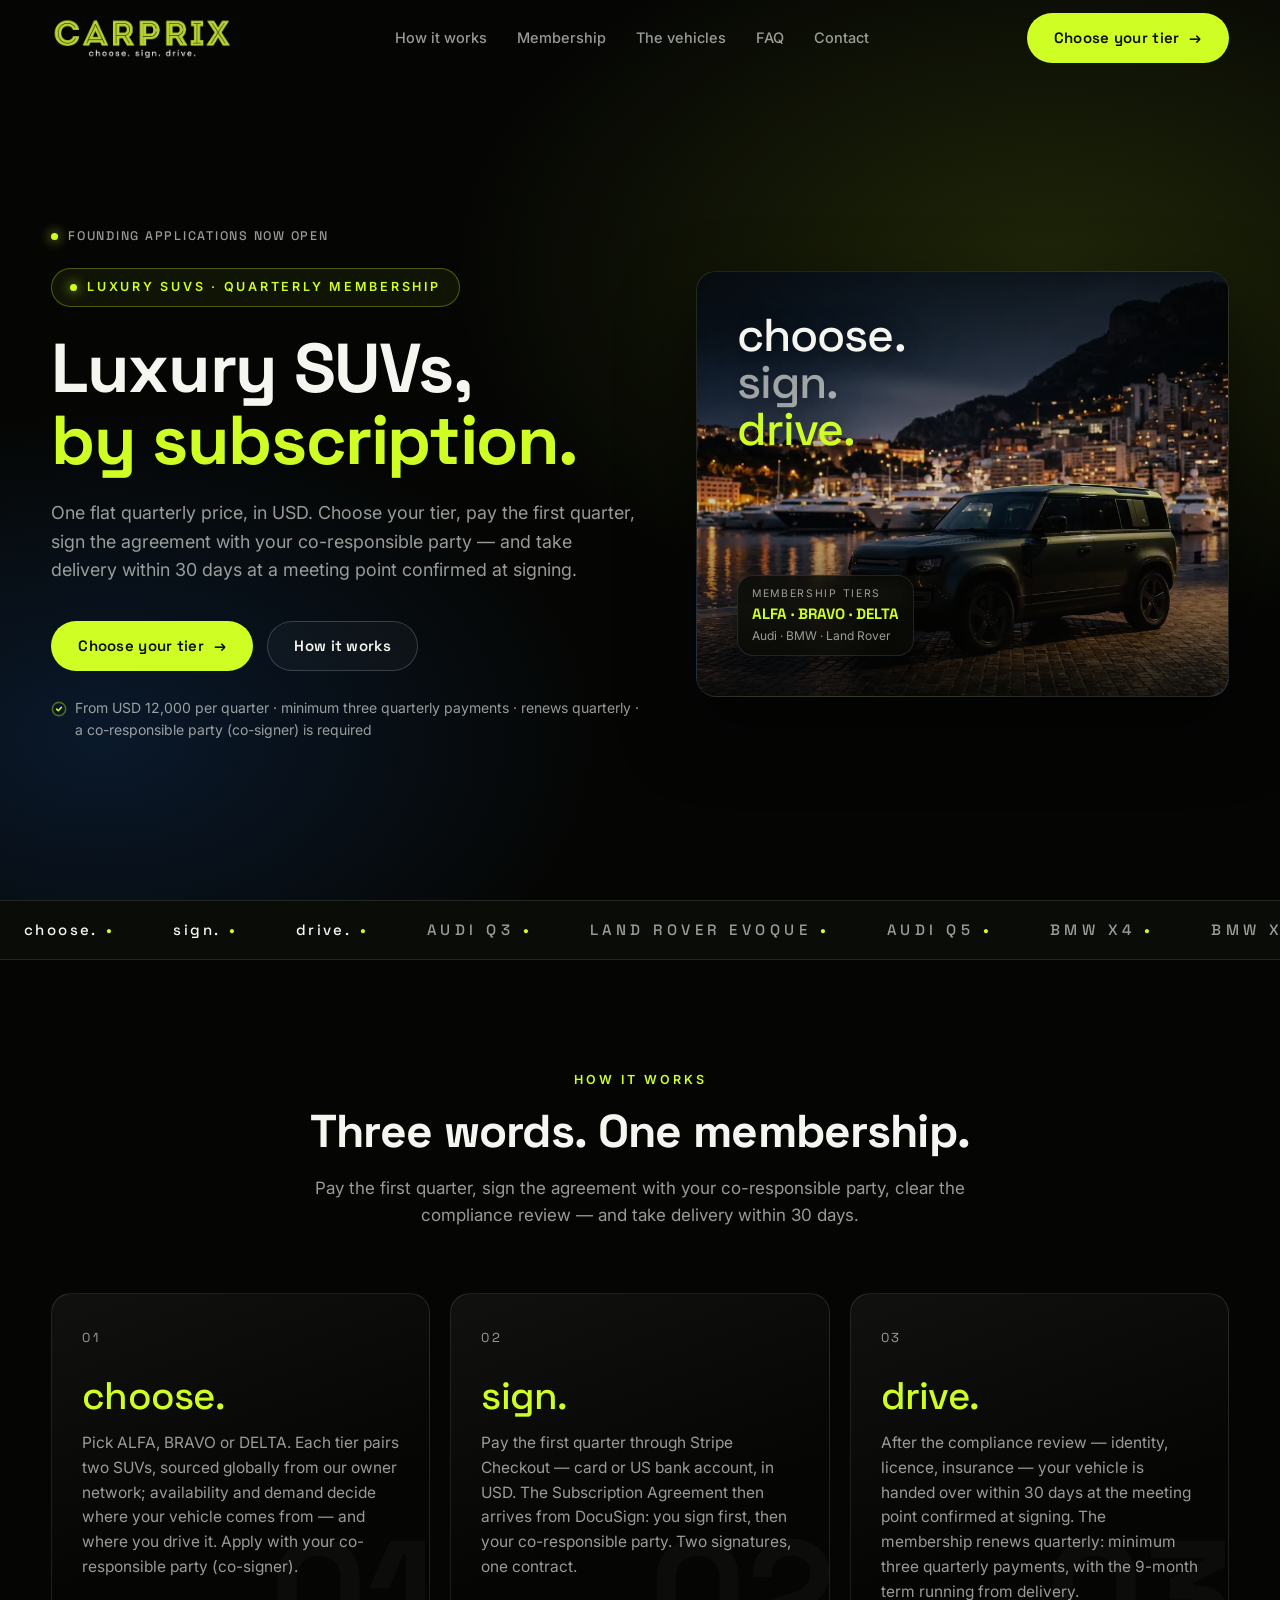
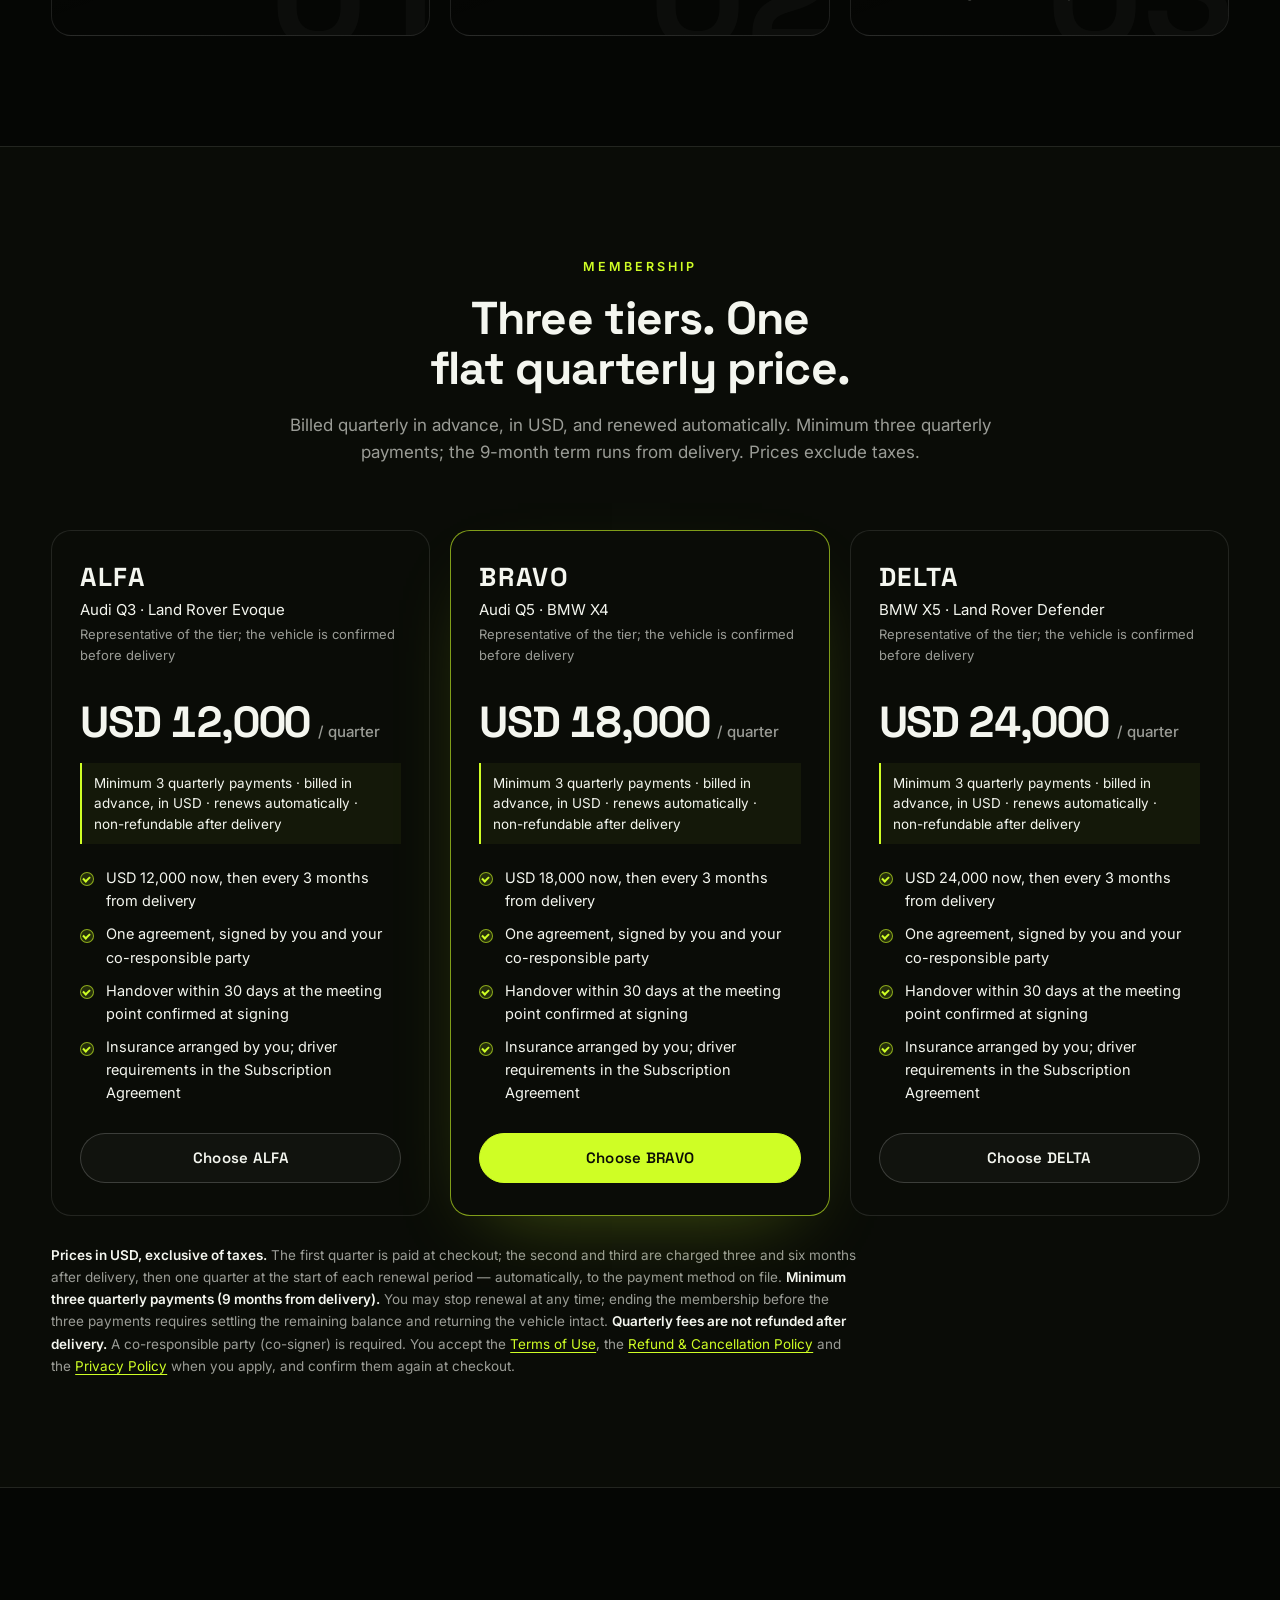
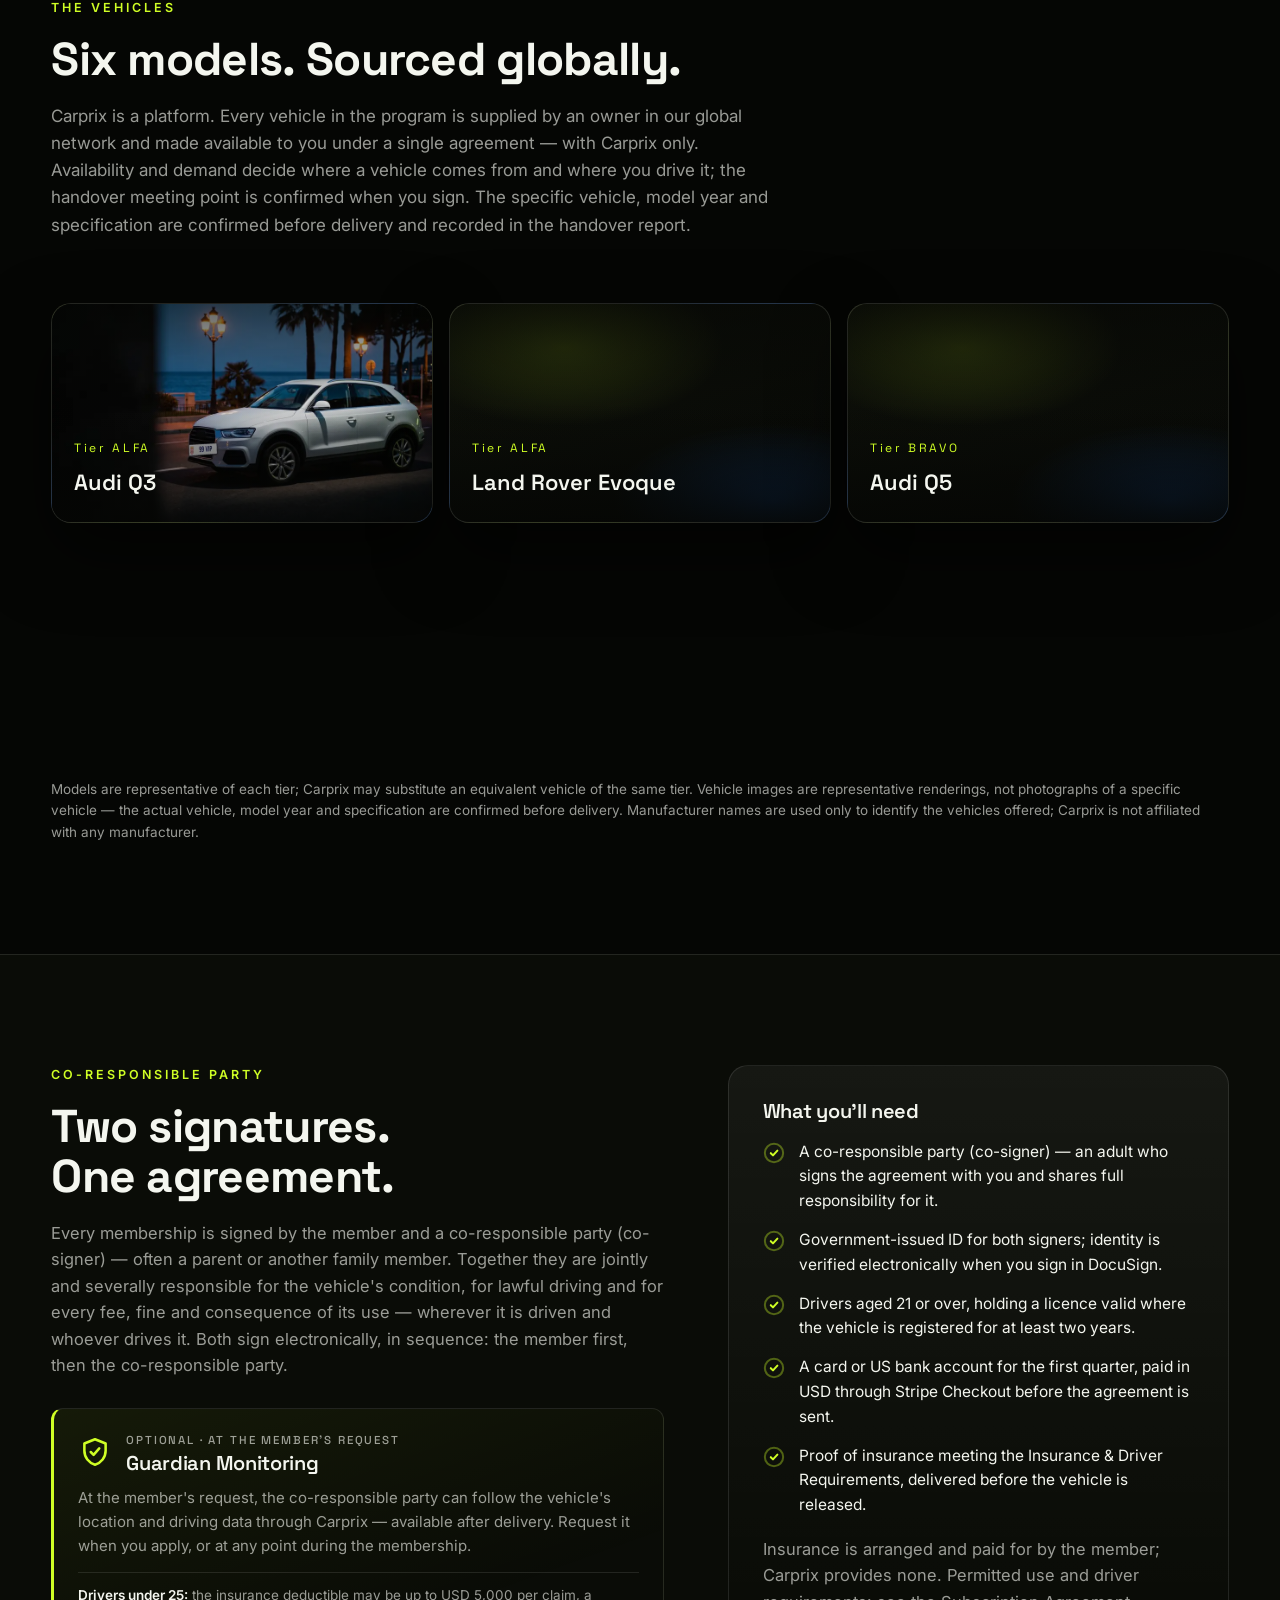
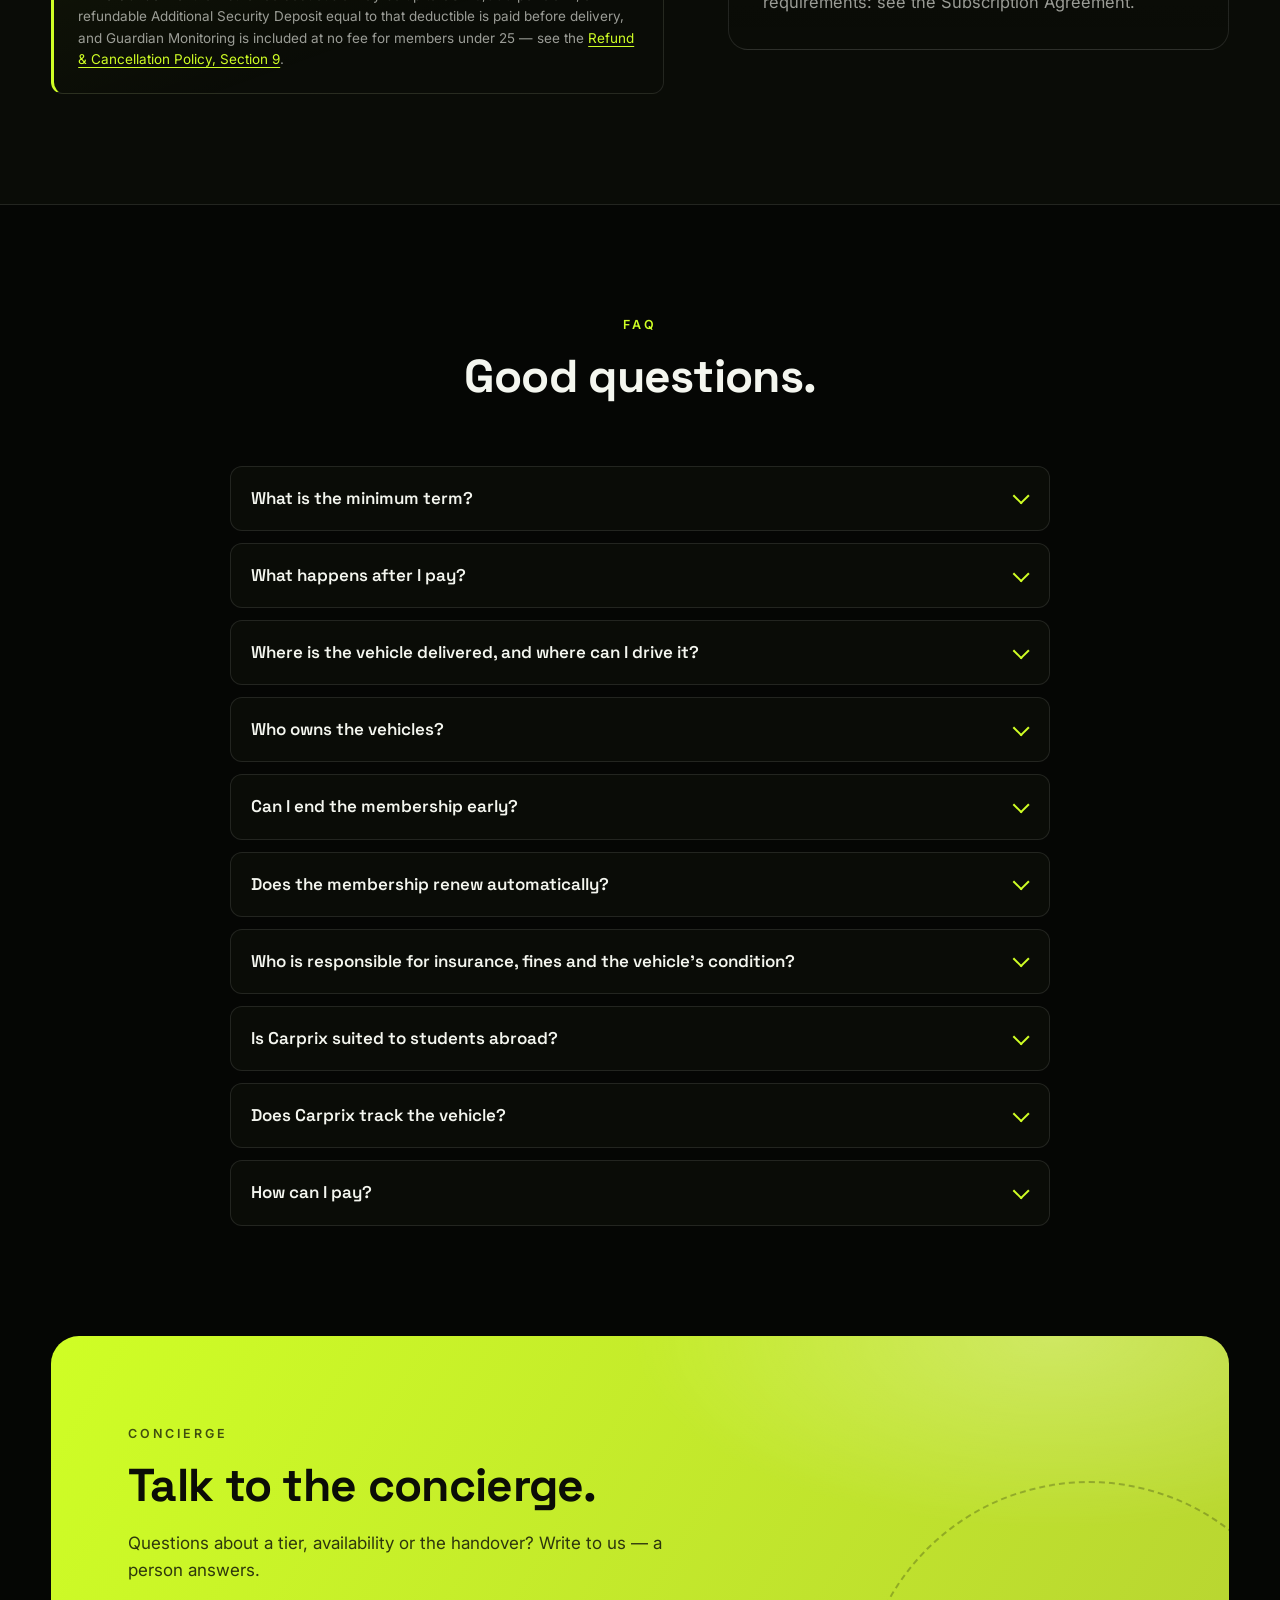
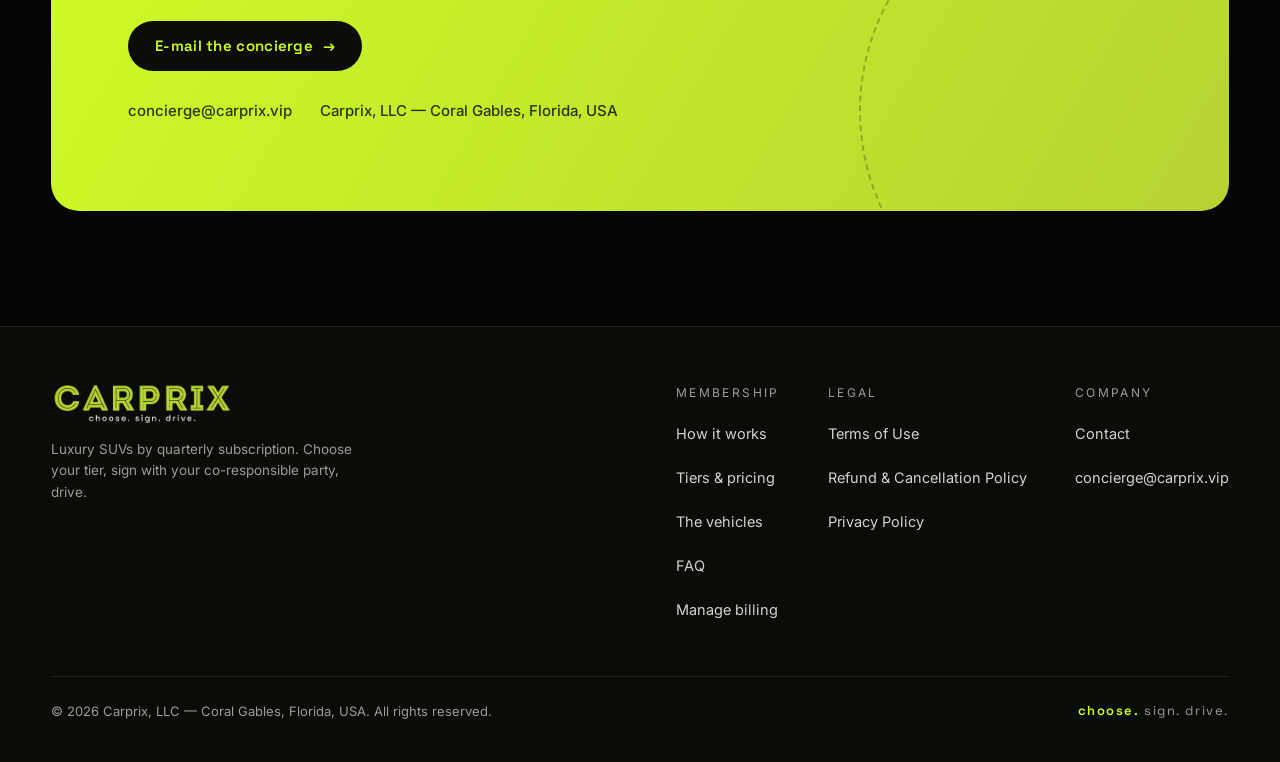
==== index.html @ 955b6bb2 "BMW X5 fleet tile — representative rendering with Monaco-style "99 VIP" plate (D21 complete) Co-Auth" ====
<!DOCTYPE html>
<html lang="en">
<head>
<meta charset="UTF-8">
<meta name="viewport" content="width=device-width, initial-scale=1.0">
<title>Carprix — Luxury SUVs, by subscription · choose. sign. drive.</title>
<meta name="description" content="Carprix is a quarterly membership for luxury SUVs in three tiers — ALFA, BRAVO and DELTA. One flat quarterly price in USD, vehicles sourced globally, one agreement signed by you and your co-responsible party. choose. sign. drive.">
<link rel="canonical" href="https://carprix.vip/">
<meta name="theme-color" content="#050604">
<!-- Open Graph / Twitter -->
<meta property="og:type" content="website">
<meta property="og:url" content="https://carprix.vip/">
<meta property="og:site_name" content="Carprix">
<meta property="og:title" content="Carprix — Luxury SUVs, by subscription">
<meta property="og:description" content="Quarterly membership in three tiers. One flat price in USD, vehicles sourced globally, two signatures, one agreement. choose. sign. drive.">
<meta property="og:image" content="https://carprix.vip/assets/og-image.jpg">
<meta property="og:image:width" content="1200">
<meta property="og:image:height" content="630">
<meta property="og:image:alt" content="CARPRIX — choose. sign. drive. A tier DELTA SUV on the quay of Port Hercule, Monaco, at dusk (representative rendering).">
<meta name="twitter:card" content="summary_large_image">
<meta name="twitter:title" content="Carprix — Luxury SUVs, by subscription">
<meta name="twitter:description" content="Quarterly membership in three tiers. One flat price in USD, vehicles sourced globally, two signatures, one agreement. choose. sign. drive.">
<meta name="twitter:image" content="https://carprix.vip/assets/og-image.jpg">
<!-- Icons -->
<link rel="icon" type="image/png" sizes="32x32" href="/assets/favicon-32.png">
<link rel="icon" type="image/png" sizes="64x64" href="/assets/favicon-64.png">
<link rel="apple-touch-icon" href="/assets/apple-touch-icon.png">
<!-- Fonts -->
<link rel="preconnect" href="https://fonts.googleapis.com">
<link rel="preconnect" href="https://fonts.gstatic.com" crossorigin>
<link href="https://fonts.googleapis.com/css2?family=Space+Grotesk:wght@500;600;700&family=Inter:wght@400;500;600&display=swap" rel="stylesheet">
<link rel="stylesheet" href="/css/carprix.css">
<script type="application/ld+json">
{
  "@context": "https://schema.org",
  "@graph": [
    {
      "@type": "Organization",
      "@id": "https://carprix.vip/#org",
      "name": "Carprix, LLC",
      "url": "https://carprix.vip/",
      "logo": "https://carprix.vip/assets/logo-icon.png",
      "image": "https://carprix.vip/assets/og-image.jpg",
      "slogan": "choose. sign. drive.",
      "email": "concierge@carprix.vip",
      "address": { "@type": "PostalAddress", "addressLocality": "Coral Gables", "addressRegion": "FL", "addressCountry": "US" }
    },
    {
      "@type": "WebSite",
      "@id": "https://carprix.vip/#website",
      "url": "https://carprix.vip/",
      "name": "Carprix",
      "publisher": { "@id": "https://carprix.vip/#org" },
      "inLanguage": "en-US"
    }
  ]
}
</script>
</head>
<body>
<a class="skip-link" href="#main">Skip to content</a>

<header class="header" id="top">
  <div class="container nav">
    <a class="brand" href="/" aria-label="Carprix — home">
      <picture>
        <source srcset="/assets/logo-wordmark.webp" type="image/webp">
        <img src="/assets/logo-wordmark.png" alt="CARPRIX — choose. sign. drive." width="1756" height="376" fetchpriority="high">
      </picture>
    </a>
    <nav class="nav-links" id="navLinks" aria-label="Main navigation">
      <a href="#how">How it works</a>
      <a href="#membership">Membership</a>
      <a href="#fleet">The vehicles</a>
      <a href="#faq">FAQ</a>
      <a href="#contact">Contact</a>
      <a class="btn btn-lime nav-cta" href="#membership">Choose your tier <span class="arr" aria-hidden="true">→</span></a>
    </nav>
    <a class="btn btn-lime" href="#membership">Choose your tier <span class="arr" aria-hidden="true">→</span></a>
    <button class="menu-toggle" type="button" id="menuToggle" aria-label="Open menu" aria-expanded="false" aria-controls="navLinks">
      <svg class="ico-open" viewBox="0 0 24 24" fill="none" stroke="currentColor" stroke-width="2" stroke-linecap="round" aria-hidden="true"><path d="M4 7h16M4 12h16M4 17h16"/></svg>
      <svg class="ico-close" viewBox="0 0 24 24" fill="none" stroke="currentColor" stroke-width="2" stroke-linecap="round" aria-hidden="true"><path d="M6 6l12 12M18 6L6 18"/></svg>
    </button>
  </div>
</header>

<main id="main">

<!-- HERO -->
<section class="hero" aria-labelledby="hero-title">
  <div class="container hero-grid">
    <div>
      <!-- Pre-launch notice (D12 GO 4): static, no dates. Remove at the payments GO together with the API's payments_enabled flip. -->
      <p class="prelaunch"><span class="prelaunch__dot" aria-hidden="true"></span>Founding applications now open</p>
      <span class="eyebrow">Luxury SUVs · Quarterly membership</span>
      <h1 id="hero-title">Luxury SUVs, <em>by subscription.</em></h1>
      <p class="hero-sub">One flat quarterly price, in USD. Choose your tier, pay the first quarter, sign the agreement with your co-responsible party — and take delivery within 30 days at a meeting point confirmed at signing.</p>
      <div class="hero-ctas">
        <a class="btn btn-lime" href="#membership">Choose your tier <span class="arr" aria-hidden="true">→</span></a>
        <a class="btn btn-ghost" href="#how">How it works</a>
      </div>
      <p class="hero-note"><svg fill="none" viewBox="0 0 24 24" stroke="currentColor" stroke-width="2.4" stroke-linecap="round" stroke-linejoin="round" aria-hidden="true"><circle cx="12" cy="12" r="10" stroke-opacity=".35"/><path d="m8.5 12.2 2.4 2.4 4.8-5.2"/></svg><span>From USD 12,000 per quarter · minimum three quarterly payments · renews quarterly · a co-responsible party (co-signer) is required</span></p>
    </div>
    <div class="hero-visual">
      <!-- Hero rendering (D21, 2026-09-03): tier DELTA vehicle at Port Hercule, Monaco — WebP 1400×1120 (118 KB) + 900w. -->
      <div class="ph hero-card has-photo">
        <img class="ph__img" src="/assets/photos/hero-defender-1400.webp" srcset="/assets/photos/hero-defender-900.webp 900w, /assets/photos/hero-defender-1400.webp 1400w" sizes="(min-width: 1024px) 46vw, 100vw" width="1400" height="1120" alt="Land Rover Defender 110 (tier DELTA) on the quay of Port Hercule, Monaco, at dusk — representative rendering" fetchpriority="high" decoding="async">
        <div class="hero-card__words" aria-hidden="true"><span>choose.</span><span>sign.</span><span>drive.</span></div>
        <div class="hero-card__meta" aria-hidden="true">
          <div class="chip">
            <div class="l">Membership tiers</div>
            <div class="v">ALFA · BRAVO · DELTA</div>
            <div class="s">Audi · BMW · Land Rover</div>
          </div>
          <div class="chip">
            <div class="l">Billing</div>
            <div class="v">Quarterly · USD</div>
            <div class="s">in advance · renews quarterly</div>
          </div>
        </div>
      </div>
    </div>
  </div>
</section>

<!-- MARQUEE (decorative — the tagline also appears as text in the footer) -->
<div class="marquee" aria-hidden="true">
  <div class="marquee-track" id="marqueeTrack">
    <span><i>choose.</i> <b>•</b> <i>sign.</i> <b>•</b> <i>drive.</i> <b>•</b> Audi Q3 <b>•</b> Land Rover Evoque <b>•</b> Audi Q5 <b>•</b> BMW X4 <b>•</b> BMW X5 <b>•</b> Land Rover Defender <b>•</b></span>
  </div>
</div>

<!-- HOW IT WORKS -->
<section class="section how" id="how" aria-labelledby="how-title">
  <div class="container">
    <div class="sec-head center reveal">
      <div class="kicker">How it works</div>
      <h2 id="how-title">Three words. One membership.</h2>
      <p>Pay the first quarter, sign the agreement with your co-responsible party, clear the compliance review — and take delivery within 30 days.</p>
    </div>
    <ol class="how__grid" role="list">
      <li class="step reveal">
        <div class="step__num">01</div>
        <h3>choose.</h3>
        <p>Pick ALFA, BRAVO or DELTA. Each tier pairs two SUVs, sourced globally from our owner network; availability and demand decide where your vehicle comes from — and where you drive it. Apply with your co-responsible party (co-signer).</p>
        <div class="step__watermark" aria-hidden="true">01</div>
      </li>
      <li class="step reveal">
        <div class="step__num">02</div>
        <h3>sign.</h3>
        <p>Pay the first quarter through Stripe Checkout — card or US bank account, in USD. The Subscription Agreement then arrives from DocuSign: you sign first, then your co-responsible party. Two signatures, one contract.</p>
        <div class="step__watermark" aria-hidden="true">02</div>
      </li>
      <li class="step reveal">
        <div class="step__num">03</div>
        <h3>drive.</h3>
        <p>After the compliance review — identity, licence, insurance — your vehicle is handed over within 30 days at the meeting point confirmed at signing. The membership renews quarterly: minimum three quarterly payments, with the 9-month term running from delivery.</p>
        <div class="step__watermark" aria-hidden="true">03</div>
      </li>
    </ol>
  </div>
</section>

<!-- MEMBERSHIP -->
<section class="section section--alt pricing" id="membership" aria-labelledby="membership-title">
  <div class="container">
    <div class="sec-head center reveal">
      <div class="kicker">Membership</div>
      <h2 id="membership-title">Three tiers. One flat quarterly price.</h2>
      <p>Billed quarterly in advance, in USD, and renewed automatically. Minimum three quarterly payments; the 9-month term runs from delivery. Prices exclude taxes.</p>
    </div>

    <!-- Prices must match lambda/src/lib/catalog.mjs (ALFA 1 200 000 · BRAVO 1 800 000 · DELTA 2 400 000 cents / quarter).
         The amount charged is always the Stripe Price, never this HTML. Tier TESTE is never rendered here. -->
    <div class="pricing__grid">
      <article class="plan reveal" aria-labelledby="plan-alfa">
        <h3 class="plan__name" id="plan-alfa">ALFA</h3>
        <p class="plan__vehicles">Audi Q3 · Land Rover Evoque <small>Representative of the tier; the vehicle is confirmed before delivery</small></p>
        <div class="plan__price"><span class="plan__amount">USD 12,000</span><span class="plan__period">/ quarter</span></div>
        <p class="plan__note">Minimum 3 quarterly payments · billed in advance, in USD · renews automatically · non-refundable after delivery</p>
        <ul class="plan__features">
          <li>USD 12,000 now, then every 3 months from delivery</li>
          <li>One agreement, signed by you and your co-responsible party</li>
          <li>Handover within 30 days at the meeting point confirmed at signing</li>
          <li>Insurance arranged by you; driver requirements in the Subscription Agreement</li>
        </ul>
        <a class="btn btn-ghost btn-block plan__cta" href="/join.html?tier=alfa" data-plan="alfa">Choose ALFA</a>
      </article>

      <article class="plan plan--highlight reveal" aria-labelledby="plan-bravo">
        <h3 class="plan__name" id="plan-bravo">BRAVO</h3>
        <p class="plan__vehicles">Audi Q5 · BMW X4 <small>Representative of the tier; the vehicle is confirmed before delivery</small></p>
        <div class="plan__price"><span class="plan__amount">USD 18,000</span><span class="plan__period">/ quarter</span></div>
        <p class="plan__note">Minimum 3 quarterly payments · billed in advance, in USD · renews automatically · non-refundable after delivery</p>
        <ul class="plan__features">
          <li>USD 18,000 now, then every 3 months from delivery</li>
          <li>One agreement, signed by you and your co-responsible party</li>
          <li>Handover within 30 days at the meeting point confirmed at signing</li>
          <li>Insurance arranged by you; driver requirements in the Subscription Agreement</li>
        </ul>
        <a class="btn btn-lime btn-block plan__cta" href="/join.html?tier=bravo" data-plan="bravo">Choose BRAVO</a>
      </article>

      <article class="plan reveal" aria-labelledby="plan-delta">
        <h3 class="plan__name" id="plan-delta">DELTA</h3>
        <p class="plan__vehicles">BMW X5 · Land Rover Defender <small>Representative of the tier; the vehicle is confirmed before delivery</small></p>
        <div class="plan__price"><span class="plan__amount">USD 24,000</span><span class="plan__period">/ quarter</span></div>
        <p class="plan__note">Minimum 3 quarterly payments · billed in advance, in USD · renews automatically · non-refundable after delivery</p>
        <ul class="plan__features">
          <li>USD 24,000 now, then every 3 months from delivery</li>
          <li>One agreement, signed by you and your co-responsible party</li>
          <li>Handover within 30 days at the meeting point confirmed at signing</li>
          <li>Insurance arranged by you; driver requirements in the Subscription Agreement</li>
        </ul>
        <a class="btn btn-ghost btn-block plan__cta" href="/join.html?tier=delta" data-plan="delta">Choose DELTA</a>
      </article>
    </div>

    <p class="pricing__foot reveal">
      <strong>Prices in USD, exclusive of taxes.</strong> The first quarter is paid at checkout; the second and third are charged three and six months after delivery, then one quarter at the start of each renewal period — automatically, to the payment method on file. <strong>Minimum three quarterly payments (9 months from delivery).</strong> You may stop renewal at any time; ending the membership before the three payments requires settling the remaining balance and returning the vehicle intact. <strong>Quarterly fees are not refunded after delivery.</strong> A co-responsible party (co-signer) is required. You accept the <a href="/terms/">Terms of Use</a>, the <a href="/refund-policy/">Refund &amp; Cancellation Policy</a> and the <a href="/privacy/">Privacy Policy</a> when you apply, and confirm them again at checkout.
    </p>
  </div>
</section>

<!-- THE VEHICLES (anchor kept as #fleet for existing links) -->
<section class="section fleet" id="fleet" aria-labelledby="fleet-title">
  <div class="container">
    <div class="sec-head reveal">
      <div class="kicker">The vehicles</div>
      <h2 id="fleet-title">Six models. Sourced globally.</h2>
      <p>Carprix is a platform. Every vehicle in the program is supplied by an owner in our global network and made available to you under a single agreement — with Carprix only. Availability and demand decide where a vehicle comes from and where you drive it; the handover meeting point is confirmed when you sign. The specific vehicle, model year and specification are confirmed before delivery and recorded in the handover report.</p>
    </div>
    <ul class="fleet__grid" role="list">
      <!-- Tiles: representative renderings of each model in a Monaco setting (D21), WebP 880×550 ≤ 52 KB, lazy.
           Every vehicle carries a Monaco-style "99 VIP" plate with a similar (not official) emblem — design/renderings/plates.py. -->
      <li class="ph car reveal has-photo"><img class="ph__img" src="/assets/photos/tile-alfa-q3.webp" width="880" height="550" alt="Audi Q3 on the Avenue Princesse Grace seafront, Monaco — representative rendering" loading="lazy" decoding="async"><div class="car__tier">Tier ALFA</div><div class="car__name">Audi Q3</div></li>
      <li class="ph car reveal has-photo"><img class="ph__img" src="/assets/photos/tile-alfa-evoque.webp" width="880" height="550" alt="Land Rover Evoque in front of the Casino de Monte-Carlo gardens — representative rendering" loading="lazy" decoding="async"><div class="car__tier">Tier ALFA</div><div class="car__name">Land Rover Evoque</div></li>
      <li class="ph car reveal has-photo"><img class="ph__img" src="/assets/photos/tile-bravo-q5.webp" width="880" height="550" alt="Audi Q5 on the Moyenne Corniche above Monaco at sunset — representative rendering" loading="lazy" decoding="async"><div class="car__tier">Tier BRAVO</div><div class="car__name">Audi Q5</div></li>
      <li class="ph car reveal has-photo"><img class="ph__img" src="/assets/photos/tile-bravo-x4.webp" width="880" height="550" alt="BMW X4 at the Fairmont hairpin tunnel, Monaco, at night — representative rendering" loading="lazy" decoding="async"><div class="car__tier">Tier BRAVO</div><div class="car__name">BMW X4</div></li>
      <li class="ph car reveal has-photo"><img class="ph__img" src="/assets/photos/tile-delta-x5.webp" width="880" height="550" alt="BMW X5 on the Larvotto seafront, Monaco, at blue hour — representative rendering" loading="lazy" decoding="async"><div class="car__tier">Tier DELTA</div><div class="car__name">BMW X5</div></li>
      <li class="ph car reveal has-photo"><img class="ph__img" src="/assets/photos/tile-delta-defender.webp" width="880" height="550" alt="Land Rover Defender 110 on the quay of Port Hercule, Monaco — representative rendering" loading="lazy" decoding="async"><div class="car__tier">Tier DELTA</div><div class="car__name">Land Rover Defender</div></li>
    </ul>
    <p class="fleet__note">Models are representative of each tier; Carprix may substitute an equivalent vehicle of the same tier. Vehicle images are representative renderings, not photographs of a specific vehicle — the actual vehicle, model year and specification are confirmed before delivery. Manufacturer names are used only to identify the vehicles offered; Carprix is not affiliated with any manufacturer.</p>
  </div>
</section>

<!-- CO-RESPONSIBLE PARTY (anchor kept as #cosigner) -->
<section class="section section--alt cosign" id="cosigner" aria-labelledby="cosign-title">
  <div class="container cosign__grid">
    <div class="reveal">
      <div class="kicker">Co-responsible party</div>
      <h2 id="cosign-title">Two signatures. One agreement.</h2>
      <p>Every membership is signed by the member and a co-responsible party (co-signer) — often a parent or another family member. Together they are jointly and severally responsible for the vehicle's condition, for lawful driving and for every fee, fine and consequence of its use — wherever it is driven and whoever drives it. Both sign electronically, in sequence: the member first, then the co-responsible party.</p>

      <!-- Guardian Monitoring (D16): optional, at the member's request — no dates, no app names -->
      <div class="guardian">
        <div class="guardian__head">
          <svg viewBox="0 0 24 24" fill="none" stroke="currentColor" stroke-width="1.8" stroke-linecap="round" stroke-linejoin="round" aria-hidden="true"><path d="M12 3 4.5 6v5.2c0 4.6 3.1 8.5 7.5 9.8 4.4-1.3 7.5-5.2 7.5-9.8V6L12 3z"/><path d="m9 12 2 2 4-4.5"/></svg>
          <div>
            <div class="guardian__label">Optional · at the member's request</div>
            <h3 id="guardian-title">Guardian Monitoring</h3>
          </div>
        </div>
        <p>At the member's request, the co-responsible party can follow the vehicle's location and driving data through Carprix — available after delivery. Request it when you apply, or at any point during the membership.</p>
        <!-- Drivers under 25 — wording follows Subscription Agreement §5.4 and Refund & Cancellation Policy §9 -->
        <p class="fine"><strong>Drivers under 25:</strong> the insurance deductible may be up to USD 5,000 per claim, a refundable Additional Security Deposit equal to that deductible is paid before delivery, and Guardian Monitoring is included at no fee for members under 25 — see the <a href="/refund-policy/#security-deposit">Refund &amp; Cancellation Policy, Section 9</a>.</p>
      </div>
    </div>
    <div class="panel reveal">
      <h3>What you'll need</h3>
      <ul class="checklist" role="list">
        <li><svg fill="none" viewBox="0 0 24 24" stroke="currentColor" stroke-width="2.2" stroke-linecap="round" stroke-linejoin="round" aria-hidden="true"><circle cx="12" cy="12" r="10" stroke-opacity=".35"/><path d="m8.5 12.2 2.4 2.4 4.8-5.2"/></svg><span>A co-responsible party (co-signer) — an adult who signs the agreement with you and shares full responsibility for it.</span></li>
        <li><svg fill="none" viewBox="0 0 24 24" stroke="currentColor" stroke-width="2.2" stroke-linecap="round" stroke-linejoin="round" aria-hidden="true"><circle cx="12" cy="12" r="10" stroke-opacity=".35"/><path d="m8.5 12.2 2.4 2.4 4.8-5.2"/></svg><span>Government-issued ID for both signers; identity is verified electronically when you sign in DocuSign.</span></li>
        <li><svg fill="none" viewBox="0 0 24 24" stroke="currentColor" stroke-width="2.2" stroke-linecap="round" stroke-linejoin="round" aria-hidden="true"><circle cx="12" cy="12" r="10" stroke-opacity=".35"/><path d="m8.5 12.2 2.4 2.4 4.8-5.2"/></svg><span>Drivers aged 21 or over, holding a licence valid where the vehicle is registered for at least two years.</span></li>
        <li><svg fill="none" viewBox="0 0 24 24" stroke="currentColor" stroke-width="2.2" stroke-linecap="round" stroke-linejoin="round" aria-hidden="true"><circle cx="12" cy="12" r="10" stroke-opacity=".35"/><path d="m8.5 12.2 2.4 2.4 4.8-5.2"/></svg><span>A card or US bank account for the first quarter, paid in USD through Stripe Checkout before the agreement is sent.</span></li>
        <li><svg fill="none" viewBox="0 0 24 24" stroke="currentColor" stroke-width="2.2" stroke-linecap="round" stroke-linejoin="round" aria-hidden="true"><circle cx="12" cy="12" r="10" stroke-opacity=".35"/><path d="m8.5 12.2 2.4 2.4 4.8-5.2"/></svg><span>Proof of insurance meeting the Insurance &amp; Driver Requirements, delivered before the vehicle is released.</span></li>
      </ul>
      <p class="fine">Insurance is arranged and paid for by the member; Carprix provides none. Permitted use and driver requirements: see the Subscription Agreement.</p>
    </div>
  </div>
</section>

<!-- FAQ -->
<section class="section faq" id="faq" aria-labelledby="faq-title">
  <div class="container">
    <div class="sec-head center reveal">
      <div class="kicker">FAQ</div>
      <h2 id="faq-title">Good questions.</h2>
    </div>
    <div class="faq__list reveal">
      <details>
        <summary>What is the minimum term?</summary>
        <div class="faq__a"><p>Three quarterly payments — nine months, counted from the delivery of your vehicle. The first quarter is paid at checkout; the second and third are charged three and six months after delivery. After that the membership renews quarter by quarter until you give notice of non-renewal.</p></div>
      </details>
      <details>
        <summary>What happens after I pay?</summary>
        <div class="faq__a"><p>You receive the Subscription Agreement by e-mail from DocuSign — you sign first, then your co-responsible party. We then complete the compliance review: identity, driving licence and proof of insurance. Carprix may decline an application after review; in that case the payment is refunded in full.</p></div>
      </details>
      <details>
        <summary>Where is the vehicle delivered, and where can I drive it?</summary>
        <div class="faq__a"><p>Vehicles are sourced globally from our owner network; availability and demand decide where a vehicle comes from and where you drive it. When you sign the agreement you are informed of the handover meeting point, and the same applies to the return. The vehicle is handed over within 30 days of acceptance and stays within the country where it is registered.</p></div>
      </details>
      <details>
        <summary>Who owns the vehicles?</summary>
        <div class="faq__a"><p>Carprix is a platform. Vehicles are supplied by owners in our global network under separate agreements with Carprix; your contract is with Carprix, LLC only, and you deal with Carprix only — one agreement, one point of contact.</p></div>
      </details>
      <details>
        <summary>Can I end the membership early?</summary>
        <div class="faq__a">
          <p>You may stop renewal at any time from <a href="/billing/manage.html">Manage billing</a>; it takes effect at the end of the minimum term or of the quarter already paid, whichever is later. Ending the membership before the three payments is possible only by settling the remaining balance of the three quarters and returning the vehicle intact.</p>
          <p>Quarterly fees are not refunded after delivery. Full details in the <a href="/refund-policy/">Refund &amp; Cancellation Policy</a>.</p>
        </div>
      </details>
      <details>
        <summary>Does the membership renew automatically?</summary>
        <div class="faq__a"><p>Yes. After the minimum term, your card or bank account is charged at the start of each quarter and the membership renews for a further quarter unless you have given notice of non-renewal. You receive a reminder e-mail at least seven days before each renewal charge.</p></div>
      </details>
      <details>
        <summary>Who is responsible for insurance, fines and the vehicle's condition?</summary>
        <div class="faq__a"><p>The member and the co-responsible party, jointly and severally. Insurance is entirely the member's responsibility and cost; proof of cover is required before the vehicle is released. Fines, tolls, damage beyond fair wear and tear and every other consequence of use are for the member and the co-responsible party. Details in the Subscription Agreement.</p></div>
      </details>
      <details>
        <summary>Is Carprix suited to students abroad?</summary>
        <div class="faq__a">
          <p>Yes. A member studying away from home drives; a parent — or another eligible adult — signs as co-responsible party, electronically and from anywhere, and both are jointly and severally responsible under one agreement. Driver requirements (age, licence history, insurance) apply to the member as to every driver; see the Subscription Agreement.</p>
          <p>At the member's request, <a href="#cosigner">Guardian Monitoring</a> lets the co-responsible party follow the vehicle's location and driving data through Carprix — optional, available after delivery, and it can be requested at any point during the membership.</p>
        </div>
      </details>
      <details>
        <summary>Does Carprix track the vehicle?</summary>
        <div class="faq__a"><p>Vehicles may be fitted with GPS and telematics equipment. Where fitted, location, mileage, speed and driving-event data are collected for asset protection and compliance — to protect the vehicle, administer the agreement and respond to accidents or theft. Access for the co-responsible party is offered as Guardian Monitoring, at the member's request. What is collected, why and for how long is described in the <a href="/privacy/">Privacy Policy</a>.</p></div>
      </details>
      <details>
        <summary>How can I pay?</summary>
        <div class="faq__a"><p>By card or US bank account (ACH) through Stripe Checkout, in USD. The first quarter is paid before the agreement is sent for signature; the following quarters are charged automatically to the same payment method. Bank debits can take up to four business days to clear.</p></div>
      </details>
    </div>
  </div>
</section>

<!-- CONTACT -->
<section class="cta" id="contact" aria-labelledby="contact-title">
  <div class="container">
    <div class="cta-box reveal">
      <div class="kicker">Concierge</div>
      <h2 id="contact-title">Talk to the concierge.</h2>
      <p>Questions about a tier, availability or the handover? Write to us — a person answers.</p>
      <a class="btn btn-dark" href="mailto:concierge@carprix.vip?subject=Carprix%20membership%20enquiry">E-mail the concierge <span class="arr" aria-hidden="true">→</span></a>
      <div class="contact-lines">
        <span>concierge@carprix.vip</span>
        <span>Carprix, LLC — Coral Gables, Florida, USA</span>
      </div>
    </div>
  </div>
</section>

</main>

<footer class="footer">
  <div class="container">
    <div class="foot-grid">
      <div class="foot-brand">
        <picture>
          <source srcset="/assets/logo-wordmark.webp" type="image/webp">
          <img src="/assets/logo-wordmark.png" alt="CARPRIX — choose. sign. drive." width="1756" height="376" loading="lazy">
        </picture>
        <p>Luxury SUVs by quarterly subscription. Choose your tier, sign with your co-responsible party, drive.</p>
      </div>
      <nav class="foot-links" aria-label="Footer">
        <div class="col">
          <div class="t">Membership</div>
          <a href="#how">How it works</a><br>
          <a href="#membership">Tiers &amp; pricing</a><br>
          <a href="#fleet">The vehicles</a><br>
          <a href="#faq">FAQ</a><br>
          <a href="/billing/manage.html">Manage billing</a>
        </div>
        <div class="col">
          <div class="t">Legal</div>
          <a href="/terms/">Terms of Use</a><br>
          <a href="/refund-policy/">Refund &amp; Cancellation Policy</a><br>
          <a href="/privacy/">Privacy Policy</a>
        </div>
        <div class="col">
          <div class="t">Company</div>
          <a href="#contact">Contact</a><br>
          <a href="mailto:concierge@carprix.vip">concierge@carprix.vip</a>
        </div>
      </nav>
    </div>
    <div class="foot-bottom">
      <span>© 2026 Carprix, LLC — Coral Gables, Florida, USA. All rights reserved.</span>
      <span class="tag"><b>choose.</b> sign. drive.</span>
    </div>
  </div>
</footer>

<script src="/js/site.js" defer></script>
</body>
</html>
---- css/carprix.css ----
/* ==========================================================================
   Carprix — site stylesheet (carprix.vip)
   choose. sign. drive.
   Mobile-first · no framework · BEM per block on top of :root tokens.
   Contrast (on #050604): text 18.7:1 · lime 17.3:1 · muted ≈7:1 · muted-2 5.5:1
   ========================================================================== */

:root {
  --lime: #CFFE25;
  --lime-soft: #B7D332;
  --navy: #0E284B;
  --bg: #050604;
  --bg-2: #0A0C07;
  --panel: rgba(255, 255, 255, .05);
  --panel-2: rgba(255, 255, 255, .08);
  --line: rgba(255, 255, 255, .10);
  --line-2: rgba(255, 255, 255, .18);
  --text: #F4F6EF;
  --muted: rgba(244, 246, 239, .62);
  --muted-2: #7E8577;
  --on-lime: #0B0D06;
  --danger: #FF9D8F;
  --ok: var(--lime);
  --radius: 20px;
  --radius-sm: 12px;
  --font-display: "Space Grotesk", system-ui, -apple-system, "Segoe UI", sans-serif;
  --font-text: "Inter", system-ui, -apple-system, "Segoe UI", sans-serif;
  --header-h: 76px;
  --focus: 2px solid var(--lime);
  color-scheme: dark;
}

/* ---------- Base ---------- */
*, *::before, *::after { box-sizing: border-box; margin: 0; padding: 0; }
html { scroll-behavior: smooth; overflow-x: clip; -webkit-text-size-adjust: 100%; }
body {
  background: var(--bg);
  color: var(--text);
  font-family: var(--font-text);
  font-size: 16px;
  line-height: 1.6;
  -webkit-font-smoothing: antialiased;
  overflow-x: clip;
  min-height: 100svh;
}
h1, h2, h3, h4 { text-wrap: balance; font-family: var(--font-display); letter-spacing: -.015em; line-height: 1.1; }
img, svg, video { max-width: 100%; display: block; }
img { height: auto; }
a { color: inherit; text-decoration: none; }
p a, li a, .fine a, .legal a { color: var(--lime); text-decoration: underline; text-underline-offset: 3px; text-decoration-thickness: 1px; }
p a:hover, li a:hover, .fine a:hover, .legal a:hover { text-decoration-thickness: 2px; }
button { font: inherit; color: inherit; }
ul[role="list"], ol[role="list"] { list-style: none; }
[hidden] { display: none !important; }
:focus-visible { outline: var(--focus); outline-offset: 3px; border-radius: 4px; }
.btn-lime:focus-visible, .plan__cta:focus-visible { outline-color: var(--text); }
::selection { background: var(--lime); color: var(--on-lime); }

.container { width: min(1180px, 92%); margin-inline: auto; }
.container--narrow { width: min(720px, 92%); }
.visually-hidden {
  position: absolute !important; width: 1px; height: 1px; padding: 0; margin: -1px;
  overflow: hidden; clip: rect(0 0 0 0); clip-path: inset(50%); white-space: nowrap; border: 0;
}
.skip-link {
  position: absolute; left: 16px; top: -100px; z-index: 1000;
  background: var(--lime); color: var(--on-lime); font-weight: 600;
  padding: 12px 18px; border-radius: 999px; transition: top .15s;
}
.skip-link:focus { top: 16px; outline-color: var(--text); }

/* ---------- Header ---------- */
.header {
  position: fixed; inset: 0 0 auto 0; z-index: 100;
  border-bottom: 1px solid transparent;
  transition: background .3s, border-color .3s;
}
.header.scrolled, .header--solid {
  background: rgba(5, 6, 4, .78);
  -webkit-backdrop-filter: blur(16px); backdrop-filter: blur(16px);
  border-bottom-color: var(--line);
}
.nav { display: flex; align-items: center; justify-content: space-between; gap: 16px; height: var(--header-h); }
.brand { display: inline-flex; align-items: center; min-height: 44px; }
.brand img, .brand picture img { height: 34px; width: auto; }
.nav-links {
  display: flex; gap: 6px; align-items: center;
  font-size: 14.5px; font-weight: 500; color: var(--muted);
}
.nav-links a { display: inline-flex; align-items: center; min-height: 44px; padding: 0 12px; border-radius: 999px; transition: color .2s; }
.nav-links a:hover { color: var(--lime); }
.nav-links a[aria-current="page"] { color: var(--text); }
.menu-toggle {
  display: none; width: 44px; height: 44px; align-items: center; justify-content: center;
  background: none; border: 1px solid var(--line); border-radius: 12px; color: var(--text); cursor: pointer;
}
.menu-toggle svg { width: 22px; height: 22px; }
.menu-toggle .ico-close { display: none; }
.menu-toggle[aria-expanded="true"] .ico-open { display: none; }
.menu-toggle[aria-expanded="true"] .ico-close { display: block; }

/* ---------- Buttons ---------- */
.btn {
  display: inline-flex; align-items: center; justify-content: center; gap: 10px;
  min-height: 48px; padding: 12px 26px;
  font-family: var(--font-display); font-weight: 600; font-size: 15px; letter-spacing: .02em;
  border-radius: 999px; border: 1px solid transparent; cursor: pointer; text-align: center;
  transition: transform .2s, box-shadow .2s, background .2s, color .2s, border-color .2s;
  white-space: nowrap;
}
.btn-lime { background: var(--lime); color: var(--on-lime); }
.btn-lime:hover { transform: translateY(-2px); box-shadow: 0 12px 40px rgba(207, 254, 37, .35); }
.btn-ghost { border-color: var(--line-2); color: var(--text); background: rgba(255, 255, 255, .03); }
.btn-ghost:hover { border-color: var(--lime); color: var(--lime); }
.btn-dark { background: var(--on-lime); color: var(--lime); }
.btn-dark:hover { transform: translateY(-2px); box-shadow: 0 14px 40px rgba(11, 13, 6, .35); }
.btn-block { width: 100%; }
.btn .arr { transition: transform .2s; }
.btn:hover .arr { transform: translateX(4px); }
.btn:disabled, .btn[aria-disabled="true"], .btn[aria-busy="true"] { opacity: .65; cursor: progress; transform: none; box-shadow: none; }
.btn .spinner { display: none; }
.btn[aria-busy="true"] .spinner { display: inline-block; }
.spinner {
  width: 16px; height: 16px; border-radius: 50%; flex: none;
  border: 2px solid currentColor; border-right-color: transparent;
  animation: spin .8s linear infinite;
}
@keyframes spin { to { transform: rotate(360deg); } }

/* ---------- Hero ---------- */
.hero {
  min-height: 100svh; display: flex; align-items: center; overflow: clip;
  padding: calc(var(--header-h) + 64px) 0 72px;
  background:
    radial-gradient(1000px 620px at 82% 30%, rgba(207, 254, 37, .13), transparent 60%),
    radial-gradient(760px 500px at 8% 82%, rgba(14, 40, 75, .55), transparent 65%),
    var(--bg);
}
.hero-grid { display: grid; grid-template-columns: 1fr; gap: 56px; align-items: center; }
.eyebrow {
  display: inline-flex; align-items: flex-start; gap: 10px; text-align: left; line-height: 1.5;
  font-size: 12.5px; font-weight: 600; letter-spacing: .22em; text-transform: uppercase; color: var(--lime);
  border: 1px solid rgba(207, 254, 37, .3); border-radius: 999px; padding: 9px 18px;
  background: rgba(207, 254, 37, .06);
}
.eyebrow::before { content: ""; flex: none; width: 7px; height: 7px; margin-top: .45em; border-radius: 50%; background: var(--lime); box-shadow: 0 0 12px var(--lime); }
h1 { font-size: clamp(40px, 5.4vw, 72px); line-height: 1.04; letter-spacing: -.02em; font-weight: 700; margin: 26px 0 22px; }
h1 em, h2 em { font-style: normal; color: var(--lime); }
.hero-sub { font-size: clamp(16px, 1.4vw, 18.5px); color: var(--muted); max-width: 56ch; }
.hero-ctas { display: flex; gap: 14px; margin-top: 36px; flex-wrap: wrap; }
.hero-note { margin-top: 26px; font-size: 14px; color: var(--muted); display: flex; align-items: flex-start; gap: 8px; }
.hero-note svg { width: 16px; height: 16px; color: var(--lime); flex: none; margin-top: 4px; }

/* Pre-launch notice (D12 GO 4) — discreet status line above the hero eyebrow; removed at the payments GO */
.prelaunch {
  display: flex; width: max-content; max-width: 100%; align-items: center; gap: 10px; margin-bottom: 22px;
  font-family: var(--font-display); font-size: 12.5px; font-weight: 500; letter-spacing: .14em; text-transform: uppercase; color: var(--muted);
}
.prelaunch__dot { flex: none; width: 7px; height: 7px; border-radius: 50%; background: var(--lime); box-shadow: 0 0 12px var(--lime); animation: pulse 2.6s ease-in-out infinite; }
@keyframes pulse { 0%, 100% { opacity: .45; } 50% { opacity: 1; } }

/* Photo placeholder (no vehicle photography yet) */
.ph {
  position: relative; overflow: hidden; border-radius: var(--radius);
  border: 1px solid var(--line);
  background:
    radial-gradient(70% 60% at 30% 20%, rgba(207, 254, 37, .18), transparent 60%),
    radial-gradient(60% 50% at 85% 90%, rgba(14, 40, 75, .9), transparent 70%),
    linear-gradient(160deg, #0F120A, #070806);
  box-shadow: 0 30px 70px rgba(0, 0, 0, .55);
}
.ph::after {
  content: ""; position: absolute; inset: 0; pointer-events: none; z-index: 1;
  background: linear-gradient(180deg, transparent 55%, rgba(5, 6, 4, .75));
}
/* Photo behind a .ph placeholder (D21 — AI renderings of each tier's vehicles in a Monaco setting): the image sits under
   the gradients (::before/::after, z 1) and the captions/chips (z 2). */
.ph__img { position: absolute; inset: 0; width: 100%; height: 100%; object-fit: cover; z-index: 0; display: block; }
.ph.has-photo::before {
  content: ""; position: absolute; inset: 0; pointer-events: none; z-index: 1;
  background: linear-gradient(180deg, rgba(5, 6, 4, .62), rgba(5, 6, 4, .12) 48%, transparent 70%);
}
.ph.has-photo::after { background: linear-gradient(180deg, transparent 45%, rgba(5, 6, 4, .82)); }
.ph.has-photo > :not(.ph__img) { position: relative; z-index: 2; }
/* Hero with the rendering: smaller motto, a single compact chip so the vehicle stays visible. */
.hero-card.has-photo .hero-card__words { font-size: clamp(30px, 3.6vw, 48px); }
.hero-card.has-photo .hero-card__meta { justify-content: flex-start; }
.hero-card.has-photo .chip:nth-child(2) { display: none; }
.hero-card.has-photo .chip { padding: 10px 14px; }
.hero-card.has-photo .chip .v { font-size: 15px; }
.hero-visual { position: relative; }
.hero-card { min-height: 380px; padding: clamp(24px, 4vw, 40px); display: flex; flex-direction: column; justify-content: space-between; gap: 28px; }
.hero-card__words { position: relative; z-index: 2; text-shadow: 0 2px 24px rgba(0, 0, 0, .55); font-family: var(--font-display); font-weight: 500; font-size: clamp(34px, 5vw, 62px); line-height: 1.02; letter-spacing: -.02em; }
.hero-card__words span { display: block; color: var(--muted); }
.hero-card__words span:first-child { color: var(--text); }
.hero-card__words span:last-child { color: var(--lime); }
.hero-card__meta { position: relative; z-index: 2; display: flex; flex-wrap: wrap; gap: 10px; align-items: center; justify-content: space-between; }
.chip {
  display: inline-flex; flex-direction: column; gap: 2px;
  background: rgba(10, 12, 7, .82); -webkit-backdrop-filter: blur(10px); backdrop-filter: blur(10px);
  border: 1px solid var(--line); border-radius: 16px; padding: 12px 16px;
  box-shadow: 0 18px 44px rgba(0, 0, 0, .5);
}
.chip .l { font-size: 10.5px; letter-spacing: .16em; text-transform: uppercase; color: var(--muted); }
.chip .v { font-family: var(--font-display); font-weight: 700; font-size: 18px; color: var(--lime); line-height: 1.25; }
.chip .s { font-size: 12px; color: var(--muted); }

/* ---------- Marquee ---------- */
.marquee { border-block: 1px solid var(--line); background: var(--bg-2); overflow: hidden; padding: 17px 0; }
.marquee-track { display: flex; width: max-content; animation: scroll 32s linear infinite; }
.marquee span {
  font-family: var(--font-display); font-weight: 500; font-size: 15px; letter-spacing: .3em; text-transform: uppercase;
  color: var(--muted); padding: 0 24px; white-space: nowrap;
}
.marquee span b { color: var(--lime); font-weight: 600; padding-right: 48px; }
.marquee span i { font-style: normal; text-transform: none; letter-spacing: .16em; color: var(--text); }
@keyframes scroll { to { transform: translateX(-50%); } }

/* ---------- Sections ---------- */
.section { padding: clamp(72px, 9vw, 110px) 0; }
.section--alt { background: var(--bg-2); border-block: 1px solid var(--line); }
.sec-head { max-width: 720px; margin-bottom: clamp(36px, 5vw, 64px); }
.sec-head.center { margin-inline: auto; text-align: center; }
.kicker { font-size: 12.5px; font-weight: 600; letter-spacing: .24em; text-transform: uppercase; color: var(--lime); margin-bottom: 16px; }
h2 { font-size: clamp(30px, 3.6vw, 48px); font-weight: 700; }
.sec-head p { margin-top: 18px; color: var(--muted); font-size: 17px; }

/* How it works */
.how__grid { display: grid; grid-template-columns: 1fr; gap: 20px; counter-reset: step; }
.step {
  position: relative; border: 1px solid var(--line); border-radius: var(--radius); padding: 34px 30px 30px;
  background: linear-gradient(160deg, var(--panel), transparent 70%); overflow: hidden;
  transition: border-color .3s, transform .3s;
}
.step:hover { border-color: rgba(207, 254, 37, .45); transform: translateY(-4px); }
.step__num { font-family: var(--font-display); font-size: 13px; letter-spacing: .2em; color: var(--muted); margin-bottom: 26px; }
.step h3 { font-size: clamp(30px, 3vw, 40px); font-weight: 500; letter-spacing: -.02em; color: var(--lime); margin-bottom: 14px; }
.step p { color: var(--muted); font-size: 15.5px; }
.step__watermark {
  position: absolute; right: -6px; bottom: -34px; font-family: var(--font-display); font-weight: 700;
  font-size: 150px; line-height: 1; color: rgba(255, 255, 255, .03); pointer-events: none; user-select: none;
}

/* Membership (tier cards) */
.pricing__grid { display: grid; gap: 20px; grid-template-columns: 1fr; align-items: stretch; }
.plan {
  position: relative; display: flex; flex-direction: column; gap: 0;
  padding: 32px 28px; border-radius: var(--radius); background: var(--bg-2); border: 1px solid var(--line);
  transition: border-color .3s, transform .3s;
}
.plan:hover { border-color: rgba(207, 254, 37, .4); }
.plan--highlight { border-color: rgba(207, 254, 37, .6); box-shadow: 0 30px 80px -40px rgba(207, 254, 37, .35); }
.plan__name { font-size: 26px; font-weight: 700; letter-spacing: .06em; margin-bottom: 6px; }
.plan__vehicles { font-size: 15px; color: var(--text); margin-bottom: 22px; }
.plan__vehicles small { display: block; color: var(--muted); font-size: 13px; margin-top: 2px; }
.plan__price { display: flex; align-items: baseline; flex-wrap: wrap; gap: 8px; margin-bottom: 6px; }
.plan__amount { font-family: var(--font-display); font-weight: 700; font-size: clamp(36px, 3.4vw, 44px); letter-spacing: -.03em; font-variant-numeric: tabular-nums; }
.plan__period { font-weight: 500; font-size: 15px; color: var(--muted); }
.plan__note { font-size: 13.5px; line-height: 1.5; color: var(--text); margin: 0 0 22px; padding: 10px 12px; border-left: 2px solid var(--lime); background: rgba(207, 254, 37, .05); }
.plan__features { list-style: none; margin: 0 0 28px; display: grid; gap: 10px; font-size: 14.5px; color: var(--text); }
.plan__features li { padding-left: 26px; position: relative; }
.plan__features li::before { content: ""; position: absolute; left: 0; top: .45em; width: 14px; height: 14px; border-radius: 50%; background: rgba(207, 254, 37, .14); border: 1px solid rgba(207, 254, 37, .6); }
.plan__features li::after { content: ""; position: absolute; left: 4px; top: calc(.45em + 3px); width: 5px; height: 7px; border: solid var(--lime); border-width: 0 2px 2px 0; transform: rotate(45deg); }
.plan__cta { margin-top: auto; }
.plan--highlight .plan__cta { background: var(--lime); color: var(--on-lime); border-color: var(--lime); }
.pricing__foot { margin-top: 28px; font-size: 13.5px; line-height: 1.65; color: var(--muted); max-width: 90ch; }
.pricing__foot strong { color: var(--text); font-weight: 600; }

/* Fleet */
.fleet__grid { display: grid; gap: 16px; grid-template-columns: 1fr; }
.car { min-height: 220px; padding: 22px; display: flex; flex-direction: column; justify-content: flex-end; }
.car__tier { position: relative; z-index: 2; font-family: var(--font-display); font-size: 12px; letter-spacing: .22em; color: var(--lime); }
.car__name { position: relative; z-index: 2; font-family: var(--font-display); font-weight: 600; font-size: 22px; margin-top: 6px; }
.fleet__note { margin-top: 20px; font-size: 13.5px; color: var(--muted); }

/* Co-responsible party (co-signer) */
.cosign__grid { display: grid; grid-template-columns: 1fr; gap: 40px; align-items: start; }
.cosign__grid > div > h2 { margin-bottom: 18px; }
.cosign p { color: var(--muted); font-size: 16.5px; }
.checklist { display: grid; gap: 14px; margin-top: 8px; }
.checklist li { list-style: none; display: flex; gap: 14px; align-items: flex-start; font-size: 15.5px; }
.checklist svg { width: 22px; height: 22px; color: var(--lime); flex: none; margin-top: 2px; }
.panel { border: 1px solid var(--line); border-radius: var(--radius); padding: clamp(24px, 3vw, 34px); background: linear-gradient(180deg, var(--panel), transparent); }
.panel h3 { font-size: 20px; font-weight: 600; margin-bottom: 18px; }
.panel .fine { margin-top: 18px; }

/* Guardian Monitoring (D16) — optional feature card inside the co-responsible section */
.guardian {
  margin-top: 30px; padding: 22px 24px;
  border: 1px solid var(--line); border-left: 3px solid var(--lime); border-radius: var(--radius-sm);
  background: linear-gradient(160deg, rgba(207, 254, 37, .06), transparent 70%);
}
.guardian__head { display: flex; align-items: center; gap: 14px; margin-bottom: 12px; }
.guardian__head svg { flex: none; width: 34px; height: 34px; color: var(--lime); }
.guardian__label { font-family: var(--font-display); font-size: 11.5px; font-weight: 500; letter-spacing: .16em; text-transform: uppercase; color: var(--muted); }
.guardian h3 { font-size: 20px; font-weight: 600; margin-top: 2px; }
.cosign .guardian p { font-size: 15px; color: var(--muted); }
.cosign .guardian p.fine { font-size: 13.5px; margin-top: 14px; padding-top: 12px; border-top: 1px solid var(--line); }
.cosign .guardian p.fine strong { color: var(--text); font-weight: 600; }

/* One-line status note (billing pages): "Guardian Monitoring requested — …" */
.gm-note { display: flex; align-items: flex-start; gap: 10px; margin-top: 16px; font-size: 14px; line-height: 1.55; color: var(--muted); }
.gm-note svg { flex: none; width: 18px; height: 18px; margin-top: 3px; color: var(--lime); }
.gm-note strong { color: var(--text); font-weight: 600; }

/* FAQ */
.faq__list { max-width: 820px; margin-inline: auto; display: grid; gap: 12px; }
.faq details { border: 1px solid var(--line); border-radius: var(--radius-sm); background: var(--bg-2); }
.faq details[open] { border-color: rgba(207, 254, 37, .4); }
.faq summary {
  list-style: none; cursor: pointer; display: flex; align-items: center; justify-content: space-between; gap: 16px;
  padding: 18px 20px; min-height: 56px; font-family: var(--font-display); font-weight: 600; font-size: 17px;
}
.faq summary::-webkit-details-marker { display: none; }
.faq summary::after {
  content: ""; flex: none; width: 12px; height: 12px; margin-right: 4px;
  border: solid var(--lime); border-width: 0 2px 2px 0; transform: rotate(45deg) translateY(-3px); transition: transform .2s;
}
.faq details[open] summary::after { transform: rotate(-135deg) translateY(-2px); }
.faq summary:focus-visible { outline-offset: -4px; border-radius: var(--radius-sm); }
.faq .faq__a { padding: 0 20px 20px; color: var(--muted); font-size: 15.5px; }
.faq .faq__a p + p { margin-top: 10px; }

/* Contact / CTA */
.cta { padding: 0 0 clamp(72px, 9vw, 120px); }
.cta-box {
  border-radius: 28px; padding: clamp(40px, 7vw, 88px) clamp(24px, 6vw, 80px);
  background:
    radial-gradient(700px 320px at 85% 0%, rgba(255, 255, 255, .25), transparent 60%),
    linear-gradient(120deg, var(--lime), var(--lime-soft));
  color: var(--on-lime); position: relative; overflow: hidden;
}
.cta-box::after { content: ""; position: absolute; right: -90px; bottom: -130px; width: 460px; height: 460px; border-radius: 50%; border: 2px dashed rgba(11, 13, 6, .25); }
.cta-box .kicker { color: var(--on-lime); opacity: .72; }
.cta-box h2 { max-width: 16ch; }
.cta-box p { margin: 20px 0 36px; max-width: 52ch; font-size: 17px; color: rgba(11, 13, 6, .82); }
.cta-box p a { color: var(--on-lime); }
.cta-box .btn-dark:focus-visible { outline-color: var(--on-lime); }
.cta-box .contact-lines { position: relative; display: flex; flex-wrap: wrap; gap: 12px 28px; margin-top: 28px; font-size: 15px; font-weight: 500; color: rgba(11, 13, 6, .82); }

/* Footer */
.footer { border-top: 1px solid var(--line); padding: 56px 0 40px; background: var(--bg-2); }
.foot-grid { display: flex; justify-content: space-between; gap: 36px; flex-wrap: wrap; align-items: flex-start; }
.foot-brand img, .foot-brand picture img { height: 40px; width: auto; margin-bottom: 16px; }
.foot-brand p { font-size: 13.5px; color: var(--muted); max-width: 36ch; }
.foot-links { display: flex; gap: 48px; flex-wrap: wrap; }
.foot-links .col .t { font-size: 12px; letter-spacing: .2em; text-transform: uppercase; color: var(--muted); margin-bottom: 10px; }
.foot-links .col a { display: inline-flex; align-items: center; min-height: 44px; font-size: 14.5px; color: var(--text); opacity: .85; transition: color .2s; }
.foot-links .col a:hover { color: var(--lime); opacity: 1; }
.foot-bottom { margin-top: 44px; padding-top: 24px; border-top: 1px solid var(--line); display: flex; justify-content: space-between; gap: 16px; flex-wrap: wrap; font-size: 13px; color: var(--muted); }
.foot-bottom b { color: var(--lime); font-weight: 600; }
.foot-bottom a { display: inline-block; padding: 12px 4px; margin: -12px -4px; color: var(--text); text-decoration: underline; text-underline-offset: 3px; }
.foot-bottom a:hover { color: var(--lime); }
.foot-bottom .tag { font-family: var(--font-display); letter-spacing: .12em; }

/* ---------- Billing pages (join / continue / success / manage) ---------- */
.page { padding: calc(var(--header-h) + 40px) 0 80px; }
.page-head { margin-bottom: 32px; }
.page-head h1 { font-size: clamp(30px, 4.2vw, 46px); margin: 14px 0 12px; }
.page-head p { color: var(--muted); font-size: 17px; max-width: 60ch; }
.card {
  border: 1px solid var(--line); border-radius: var(--radius); background: var(--bg-2);
  padding: clamp(22px, 3.5vw, 36px);
}
.card + .card { margin-top: 20px; }
.card h2 { font-size: 22px; font-weight: 600; margin-bottom: 8px; }
.card h2 + p { color: var(--muted); margin-bottom: 22px; }
.card__actions { display: flex; flex-wrap: wrap; gap: 12px; margin-top: 24px; }
.fine { font-size: 13.5px; line-height: 1.6; color: var(--muted); }
.mono { font-family: ui-monospace, SFMono-Regular, Menlo, Consolas, monospace; font-size: .95em; letter-spacing: .02em; }

/* Stepper: choose ✓ · sign · drive */
.stepper { display: flex; align-items: center; gap: 8px; list-style: none; margin: 0 0 28px; flex-wrap: wrap; }
.stepper li { display: inline-flex; align-items: center; gap: 10px; font-family: var(--font-display); font-weight: 500; font-size: 16px; color: var(--muted); }
.stepper li + li::before { content: ""; width: 28px; height: 1px; background: var(--line-2); margin-inline: 4px; }
.stepper .dot {
  width: 28px; height: 28px; border-radius: 50%; display: inline-flex; align-items: center; justify-content: center;
  border: 1px solid var(--line-2); font-size: 12px; font-weight: 700; color: var(--muted); background: var(--bg-2);
}
.stepper .dot svg { width: 14px; height: 14px; }
.stepper li.is-done { color: var(--text); }
.stepper li.is-done .dot { background: var(--lime); border-color: var(--lime); color: var(--on-lime); }
.stepper li[aria-current="step"] { color: var(--lime); }
.stepper li[aria-current="step"] .dot { border-color: var(--lime); color: var(--lime); box-shadow: 0 0 0 4px rgba(207, 254, 37, .12); }

/* Notices */
.notice { display: flex; gap: 12px; align-items: flex-start; border-radius: var(--radius-sm); padding: 14px 16px; font-size: 14.5px; line-height: 1.55; border: 1px solid var(--line); background: var(--panel); }
.notice svg { width: 20px; height: 20px; flex: none; margin-top: 2px; }
.notice--error { border-color: rgba(255, 157, 143, .5); background: rgba(255, 157, 143, .08); color: var(--text); }
.notice--error svg { color: var(--danger); }
.notice--ok { border-color: rgba(207, 254, 37, .45); background: rgba(207, 254, 37, .07); }
.notice--ok svg { color: var(--lime); }
.notice--info svg { color: var(--lime); }
.notice--sandbox { border-color: rgba(255, 196, 87, .55); background: rgba(255, 196, 87, .08); }
.notice--sandbox svg { color: #FFC457; }
.notice a { color: var(--lime); text-decoration: underline; text-underline-offset: 3px; }
.notice a.btn { text-decoration: none; }
.notice a.btn-lime { color: var(--on-lime); }
.notice strong { font-weight: 600; }

/* Disclosure (conspicuous terms next to CTAs) */
.disclosure {
  border: 1px solid rgba(207, 254, 37, .35); border-left-width: 3px; border-radius: var(--radius-sm);
  background: rgba(207, 254, 37, .05); padding: 14px 16px; font-size: 14px; line-height: 1.6; color: var(--text);
}
.disclosure strong { font-weight: 600; }
.disclosure ul { margin: 8px 0 0 18px; }
.disclosure li + li { margin-top: 4px; }

/* Forms */
.form { display: grid; gap: 28px; }
fieldset { border: 0; min-width: 0; display: grid; gap: 16px; }
legend { font-family: var(--font-display); font-weight: 600; font-size: 19px; margin-bottom: 14px; color: var(--text); }
legend small { display: block; font-family: var(--font-text); font-weight: 400; font-size: 14px; color: var(--muted); margin-top: 4px; }
.fields { display: grid; gap: 16px; grid-template-columns: 1fr; }
.field { display: grid; gap: 6px; }
.field__label { font-weight: 500; font-size: 14.5px; }
.field__label .opt { color: var(--muted); font-weight: 400; }
.field__hint { font-size: 13px; color: var(--muted); }
.field__error { font-size: 13.5px; color: var(--danger); display: none; align-items: flex-start; gap: 6px; }
.field__error::before { content: "!"; flex: none; width: 16px; height: 16px; border-radius: 50%; border: 1px solid currentColor; font-size: 11px; font-weight: 700; display: inline-flex; align-items: center; justify-content: center; margin-top: 3px; }
.field.is-invalid .field__error { display: flex; }
.input, textarea.input, select.input {
  width: 100%; min-height: 48px; padding: 12px 14px; font: inherit; color: var(--text);
  background: rgba(255, 255, 255, .04); border: 1px solid var(--line-2); border-radius: var(--radius-sm);
  transition: border-color .2s, background .2s;
}
.input::placeholder { color: var(--muted); }
.input:hover { border-color: rgba(255, 255, 255, .3); }
.input:focus { outline: var(--focus); outline-offset: 2px; border-color: var(--lime); background: rgba(255, 255, 255, .06); }
.field.is-invalid .input, .input[aria-invalid="true"] { border-color: var(--danger); }
textarea.input { min-height: 96px; resize: vertical; }

.check { display: flex; gap: 12px; align-items: flex-start; cursor: pointer; font-size: 14.5px; line-height: 1.55; padding: 4px 0; }
.check input {
  appearance: none; flex: none; width: 24px; height: 24px; margin-top: 2px; border-radius: 6px; cursor: pointer;
  border: 1px solid var(--line-2); background: rgba(255, 255, 255, .04); display: inline-grid; place-content: center;
}
.check input::before { content: ""; width: 6px; height: 11px; border: solid var(--on-lime); border-width: 0 2px 2px 0; transform: rotate(45deg) translate(-1px, -1px); opacity: 0; }
.check input:checked { background: var(--lime); border-color: var(--lime); }
.check input:checked::before { opacity: 1; }
.check input:focus-visible { outline: var(--focus); outline-offset: 2px; }
.check strong { font-weight: 600; }
.check .opt { color: var(--muted); }
.field.is-invalid .check input { border-color: var(--danger); }

/* Tier picker (radio cards) */
.tier-picker { display: grid; gap: 12px; grid-template-columns: 1fr; }
.tier-option { position: relative; }
.tier-option input { position: absolute; inset: 0; opacity: 0; width: 100%; height: 100%; margin: 0; cursor: pointer; }
.tier-option .tier-option__box {
  display: grid; gap: 4px; padding: 16px 18px; min-height: 72px;
  border: 1px solid var(--line-2); border-radius: var(--radius-sm); background: rgba(255, 255, 255, .03);
  transition: border-color .2s, background .2s;
}
.tier-option:hover .tier-option__box { border-color: rgba(207, 254, 37, .5); }
.tier-option input:checked + .tier-option__box { border-color: var(--lime); background: rgba(207, 254, 37, .07); box-shadow: inset 0 0 0 1px var(--lime); }
.tier-option input:focus-visible + .tier-option__box { outline: var(--focus); outline-offset: 3px; }
.tier-option__name { font-family: var(--font-display); font-weight: 700; font-size: 18px; letter-spacing: .06em; display: flex; justify-content: space-between; gap: 12px; }
.tier-option__price { font-family: var(--font-display); font-weight: 600; font-size: 15px; color: var(--lime); font-variant-numeric: tabular-nums; white-space: nowrap; }
.tier-option__vehicles { font-size: 13.5px; color: var(--muted); }

/* Status list (signers, payment) */
.status-list { list-style: none; display: grid; gap: 10px; margin: 18px 0 0; }
.status-list li { display: flex; align-items: center; gap: 12px; font-size: 15px; padding: 12px 14px; border: 1px solid var(--line); border-radius: var(--radius-sm); background: var(--panel); }
.status-list .st { flex: none; width: 22px; height: 22px; border-radius: 50%; border: 1px solid var(--line-2); display: inline-grid; place-content: center; }
.status-list .st svg { width: 12px; height: 12px; }
.status-list li.is-done .st { background: var(--lime); border-color: var(--lime); color: var(--on-lime); }
.status-list li.is-wait .st { border-color: rgba(207, 254, 37, .5); }
.status-list .who { flex: 1; }
.status-list .lbl { color: var(--muted); font-size: 13px; }

.poll-note { display: flex; align-items: center; gap: 10px; font-size: 13px; color: var(--muted); margin-top: 18px; }
.poll-note .spinner { width: 12px; height: 12px; border-width: 1.5px; color: var(--lime); }

.state-icon { width: 56px; height: 56px; border-radius: 16px; display: grid; place-content: center; margin-bottom: 18px; background: rgba(207, 254, 37, .1); border: 1px solid rgba(207, 254, 37, .3); color: var(--lime); }
.state-icon svg { width: 28px; height: 28px; }
.state-icon--warn { background: rgba(255, 157, 143, .1); border-color: rgba(255, 157, 143, .4); color: var(--danger); }

.kv { display: grid; gap: 8px; margin-top: 18px; font-size: 14.5px; }
.kv div { display: flex; justify-content: space-between; gap: 16px; padding: 10px 0; border-bottom: 1px solid var(--line); }
.kv dt { color: var(--muted); }
.kv dd { text-align: right; }

/* ---------- Legal pages (terms · refund-policy · privacy) ---------- */
.legal { padding: calc(var(--header-h) + 40px) 0 80px; }
.legal__grid { display: grid; grid-template-columns: 1fr; gap: 40px; }
.legal__toc { position: sticky; top: calc(var(--header-h) + 24px); align-self: start; display: none; }
.legal__toc .t { font-size: 12px; letter-spacing: .2em; text-transform: uppercase; color: var(--muted); margin-bottom: 12px; }
.legal__toc ol { list-style: none; display: grid; gap: 2px; }
.legal__toc a { display: inline-flex; min-height: 36px; align-items: center; padding: 0 10px; border-radius: 8px; font-size: 14px; color: var(--muted); text-decoration: none; }
.legal__toc a:hover { color: var(--lime); background: var(--panel); }
.legal__body { max-width: 74ch; }
.legal__body h1 { font-size: clamp(32px, 4.5vw, 48px); margin: 14px 0 10px; }
.legal__meta { color: var(--muted); font-size: 14.5px; margin-bottom: 28px; display: flex; flex-wrap: wrap; gap: 8px 20px; }
.legal__body section { padding-top: 36px; }
.legal__body h2 { font-size: 24px; font-weight: 600; margin-bottom: 14px; scroll-margin-top: calc(var(--header-h) + 20px); }
.legal__body h3 { font-size: 18px; font-weight: 600; margin: 22px 0 8px; }
.legal__body p, .legal__body li { font-size: 16px; line-height: 1.7; color: rgba(244, 246, 239, .86); }
.legal__body p + p { margin-top: 12px; }
.legal__body ul, .legal__body ol { margin: 12px 0 0 22px; }
.legal__body li + li { margin-top: 6px; }
.legal__body strong { color: var(--text); font-weight: 600; }
.legal__intro { padding: 16px 18px; border: 1px solid rgba(207, 254, 37, .3); border-left-width: 3px; border-radius: var(--radius-sm); background: rgba(207, 254, 37, .05); margin-bottom: 8px; }
.legal__intro p { color: var(--text); }
.legal__summary li { padding-left: 4px; }
.legal__related { margin-top: 40px; padding-top: 24px; border-top: 1px solid var(--line); display: flex; flex-wrap: wrap; gap: 8px 22px; font-size: 14px; color: var(--muted); }

/* ---------- Utilities ---------- */
.mt-12 { margin-top: 12px; } .mt-16 { margin-top: 16px; } .mt-18 { margin-top: 18px; } .mt-20 { margin-top: 20px; }
.mt-22 { margin-top: 22px; } .mt-24 { margin-top: 24px; } .mt-40 { margin-top: 40px; } .mb-20 { margin-bottom: 20px; }
.card__sub { font-size: 18px; font-weight: 600; margin: 24px 0 8px; }
.foot-bottom--solo { margin-top: 0; padding-top: 0; border-top: 0; }

/* Membership overview (manage.html?app=) and prelaunch card */
.overview { display: grid; gap: 10px; margin-top: 18px; font-size: 14.5px; }
.overview div { display: grid; grid-template-columns: minmax(120px, 38%) 1fr; gap: 12px; padding: 10px 0; border-bottom: 1px solid var(--line); }
.overview dt { color: var(--muted); }
.overview dd { color: var(--text); overflow-wrap: anywhere; }
.badge { display: inline-flex; align-items: center; gap: 8px; padding: 4px 12px; border-radius: 999px; border: 1px solid var(--line-2); font-family: var(--font-display); font-size: 12.5px; font-weight: 600; letter-spacing: .08em; text-transform: uppercase; color: var(--text); background: var(--panel); }
.badge--ok { border-color: rgba(207, 254, 37, .5); color: var(--lime); }
.badge--warn { border-color: rgba(255, 157, 143, .5); color: var(--danger); }

/* ---------- Motion / reveal ---------- */
.reveal { opacity: 0; transform: translateY(26px); transition: opacity .7s ease, transform .7s ease; }
.reveal.in { opacity: 1; transform: none; }
@media (prefers-reduced-motion: reduce) {
  html { scroll-behavior: auto; }
  .reveal { opacity: 1; transform: none; transition: none; }
  .marquee-track { animation: none !important; }
  .prelaunch__dot { animation: none; opacity: 1; }
  .btn, .step, .plan { transition: none; }
  .btn:hover, .step:hover { transform: none; }
  .spinner { animation-duration: 1.6s; }
}

/* ---------- Responsive ---------- */
@media (min-width: 640px) {
  .fields { grid-template-columns: 1fr 1fr; }
  .fields .field--full { grid-column: 1 / -1; }
  .fleet__grid { grid-template-columns: repeat(2, 1fr); }
  .tier-picker { grid-template-columns: repeat(3, 1fr); }
}
@media (min-width: 760px) {
  .how__grid { grid-template-columns: repeat(3, 1fr); }
  .pricing__grid { grid-template-columns: repeat(3, 1fr); }
}
@media (min-width: 900px) {
  .brand img, .brand picture img { height: 40px; }
  .fleet__grid { grid-template-columns: repeat(3, 1fr); }
  .cosign__grid { grid-template-columns: 1.1fr .9fr; gap: 64px; }
  .legal__grid { grid-template-columns: 220px 1fr; gap: 56px; }
  .legal__toc { display: block; }
}
@media (min-width: 1024px) {
  .hero-grid { grid-template-columns: 1.05fr .95fr; }
  .hero-card { aspect-ratio: 5 / 4; min-height: 0; }
}
@media (max-width: 899px) {
  .pricing__grid { grid-template-columns: 1fr; }
}
@media (max-width: 759px) {
  .pricing__grid, .how__grid { grid-template-columns: 1fr; }
  .cta-box::after { display: none; }
  .step__watermark { font-size: 110px; }
}
@media (max-width: 860px) {
  .nav-links {
    position: fixed; top: var(--header-h); right: 0; left: 0;
    background: rgba(5, 6, 4, .97); border-bottom: 1px solid var(--line);
    flex-direction: column; padding: 20px 6% 28px; gap: 4px; align-items: stretch;
    transform: translateY(-130%); transition: transform .3s; z-index: 99; visibility: hidden;
  }
  .nav-links.open { transform: none; visibility: visible; }
  .nav-links a { min-height: 48px; font-size: 17px; }
  .nav-links .btn { margin-top: 12px; }
  .menu-toggle { display: inline-flex; }
  .nav > .btn { display: none; }
  .nav-links .nav-cta { display: inline-flex; }
}
@media (min-width: 861px) {
  .nav-links .nav-cta { display: none; }
}
@media (max-width: 420px) {
  .btn { padding-inline: 20px; }
  .hero-ctas .btn { width: 100%; }
  .stepper li { font-size: 14px; }
  .stepper li + li::before { width: 14px; }
}
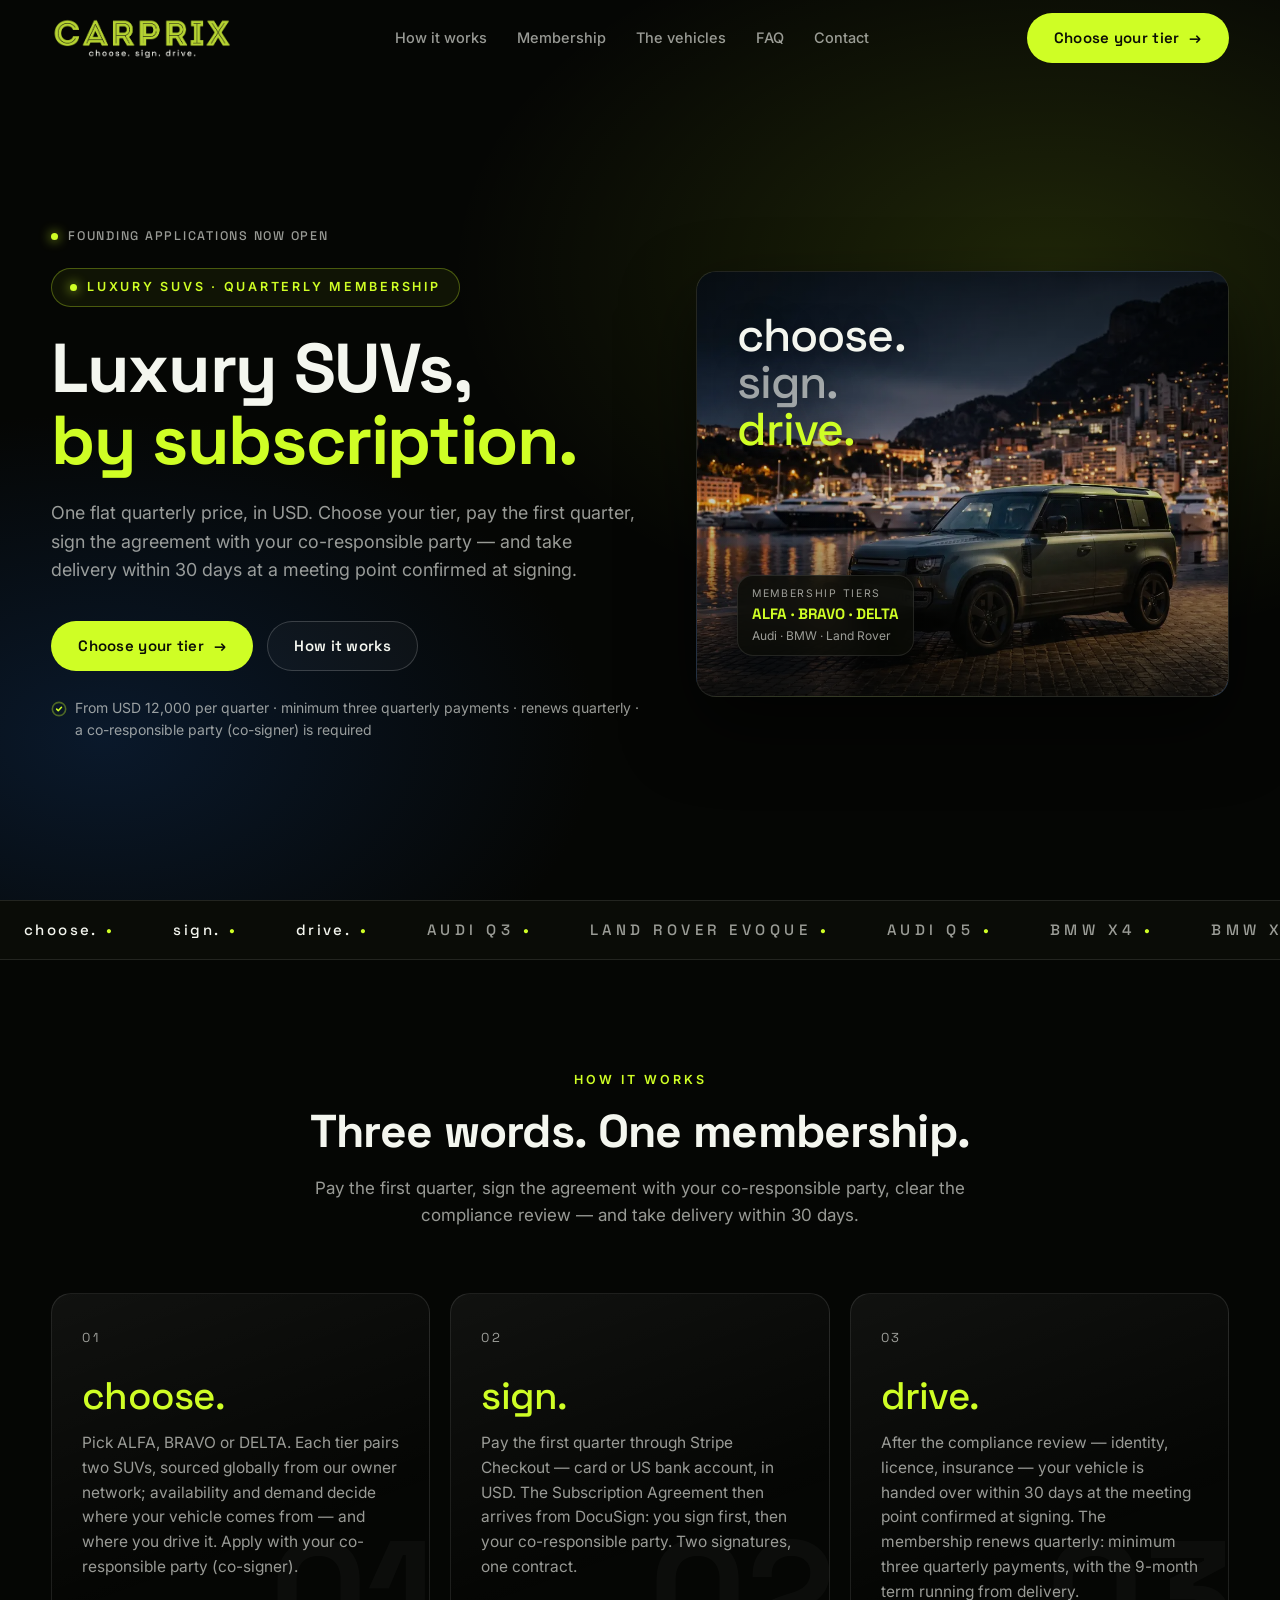
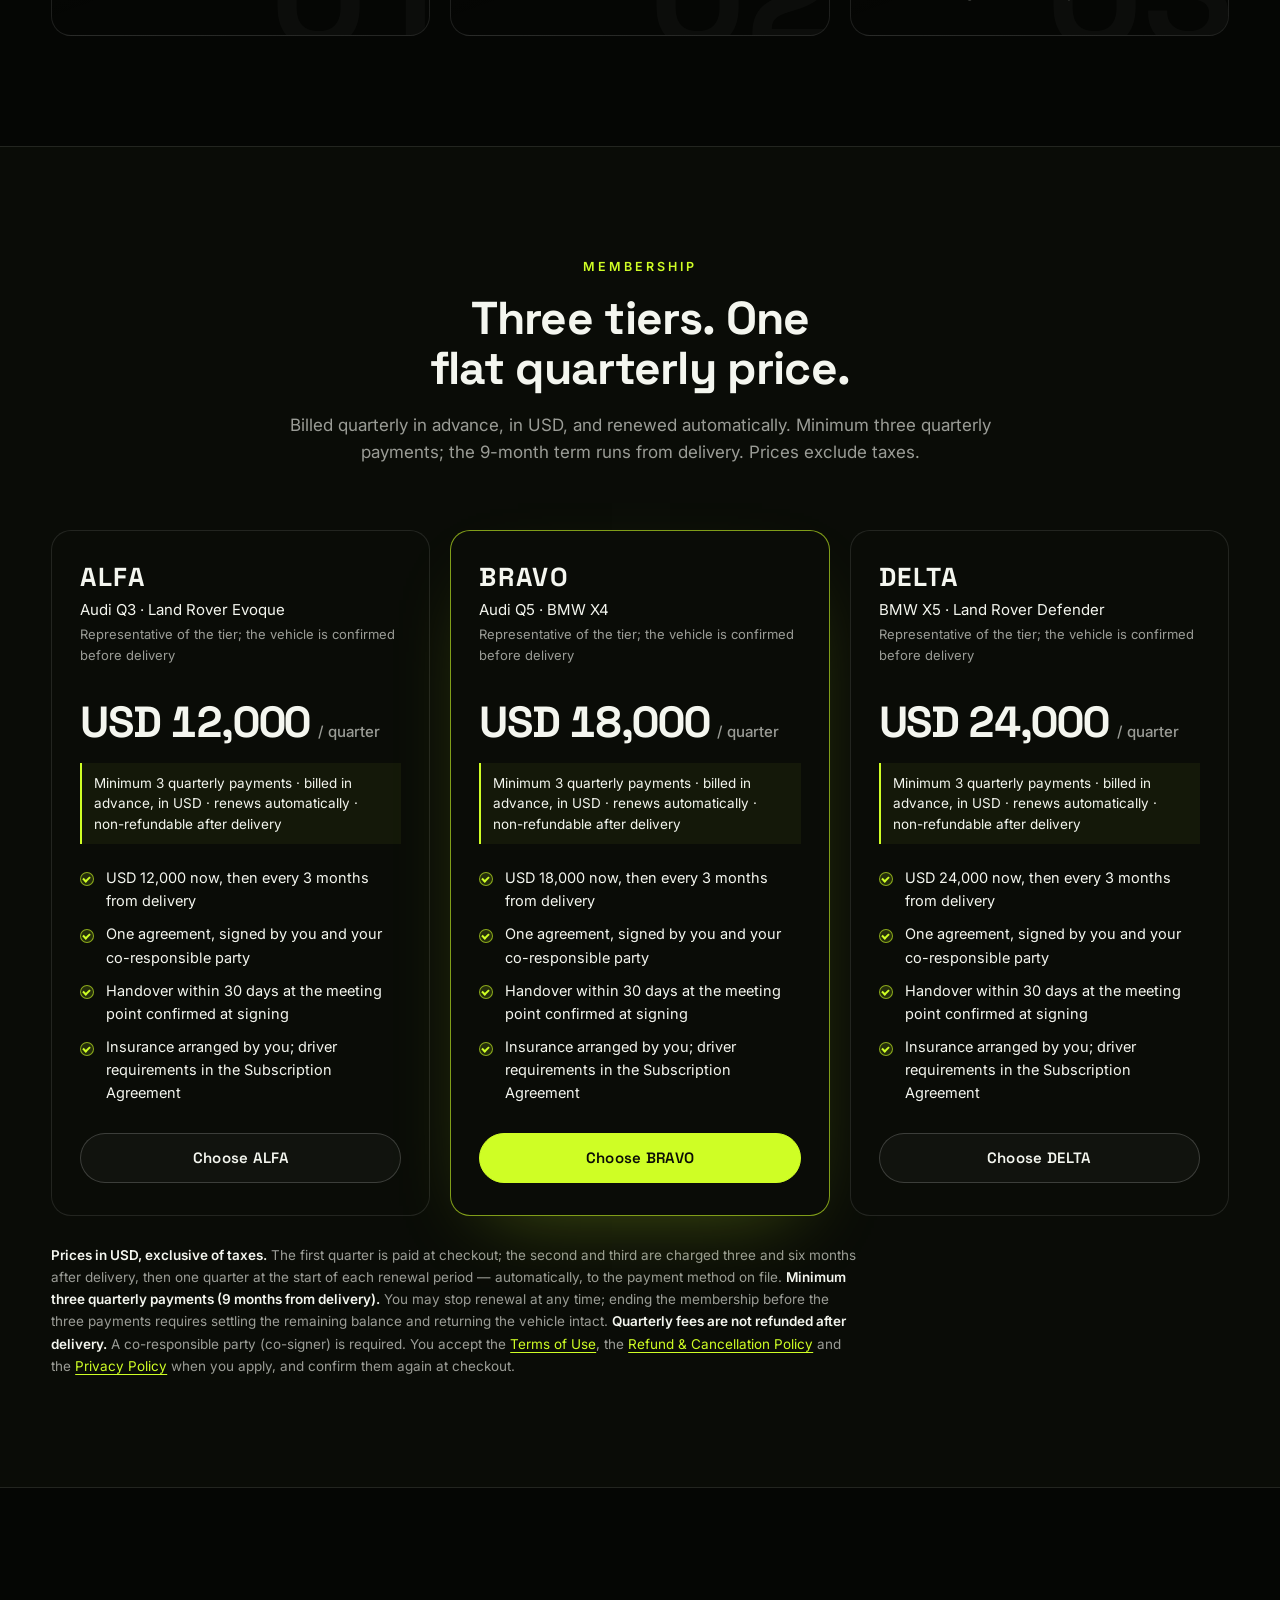
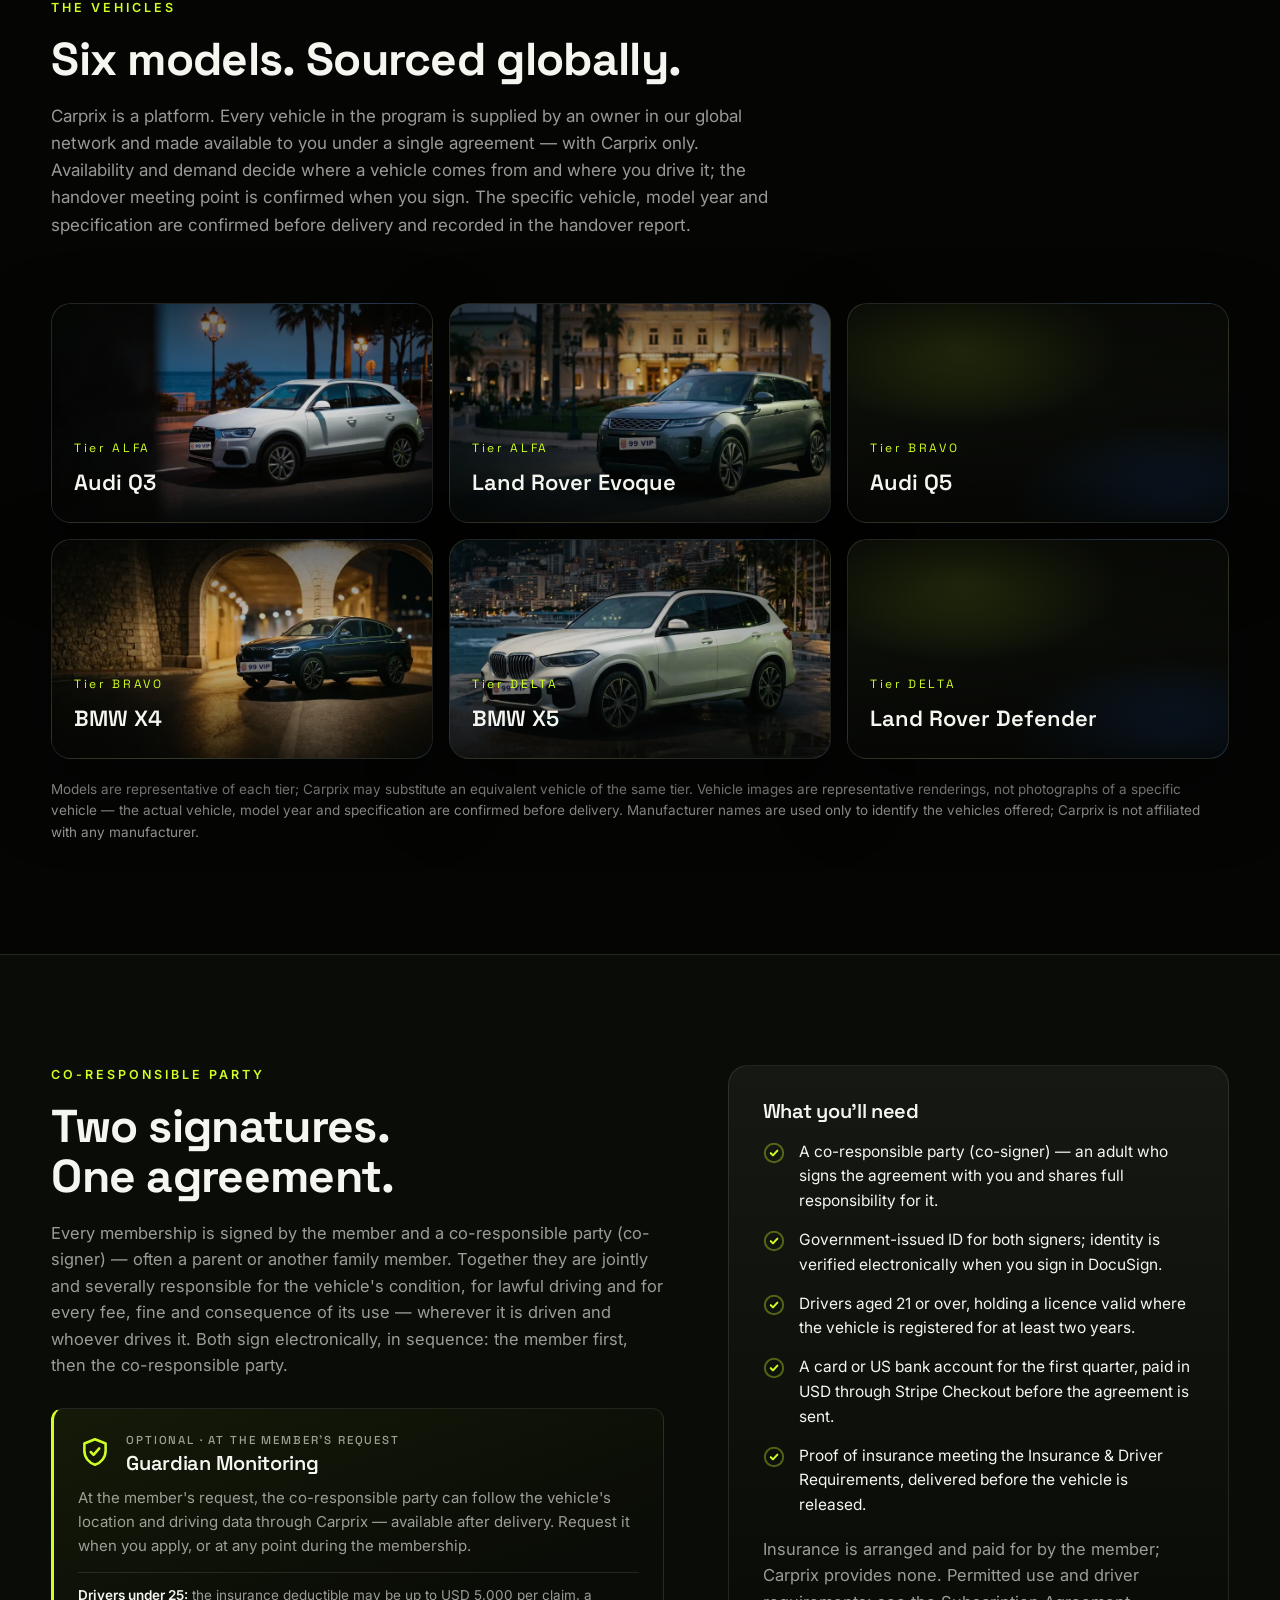
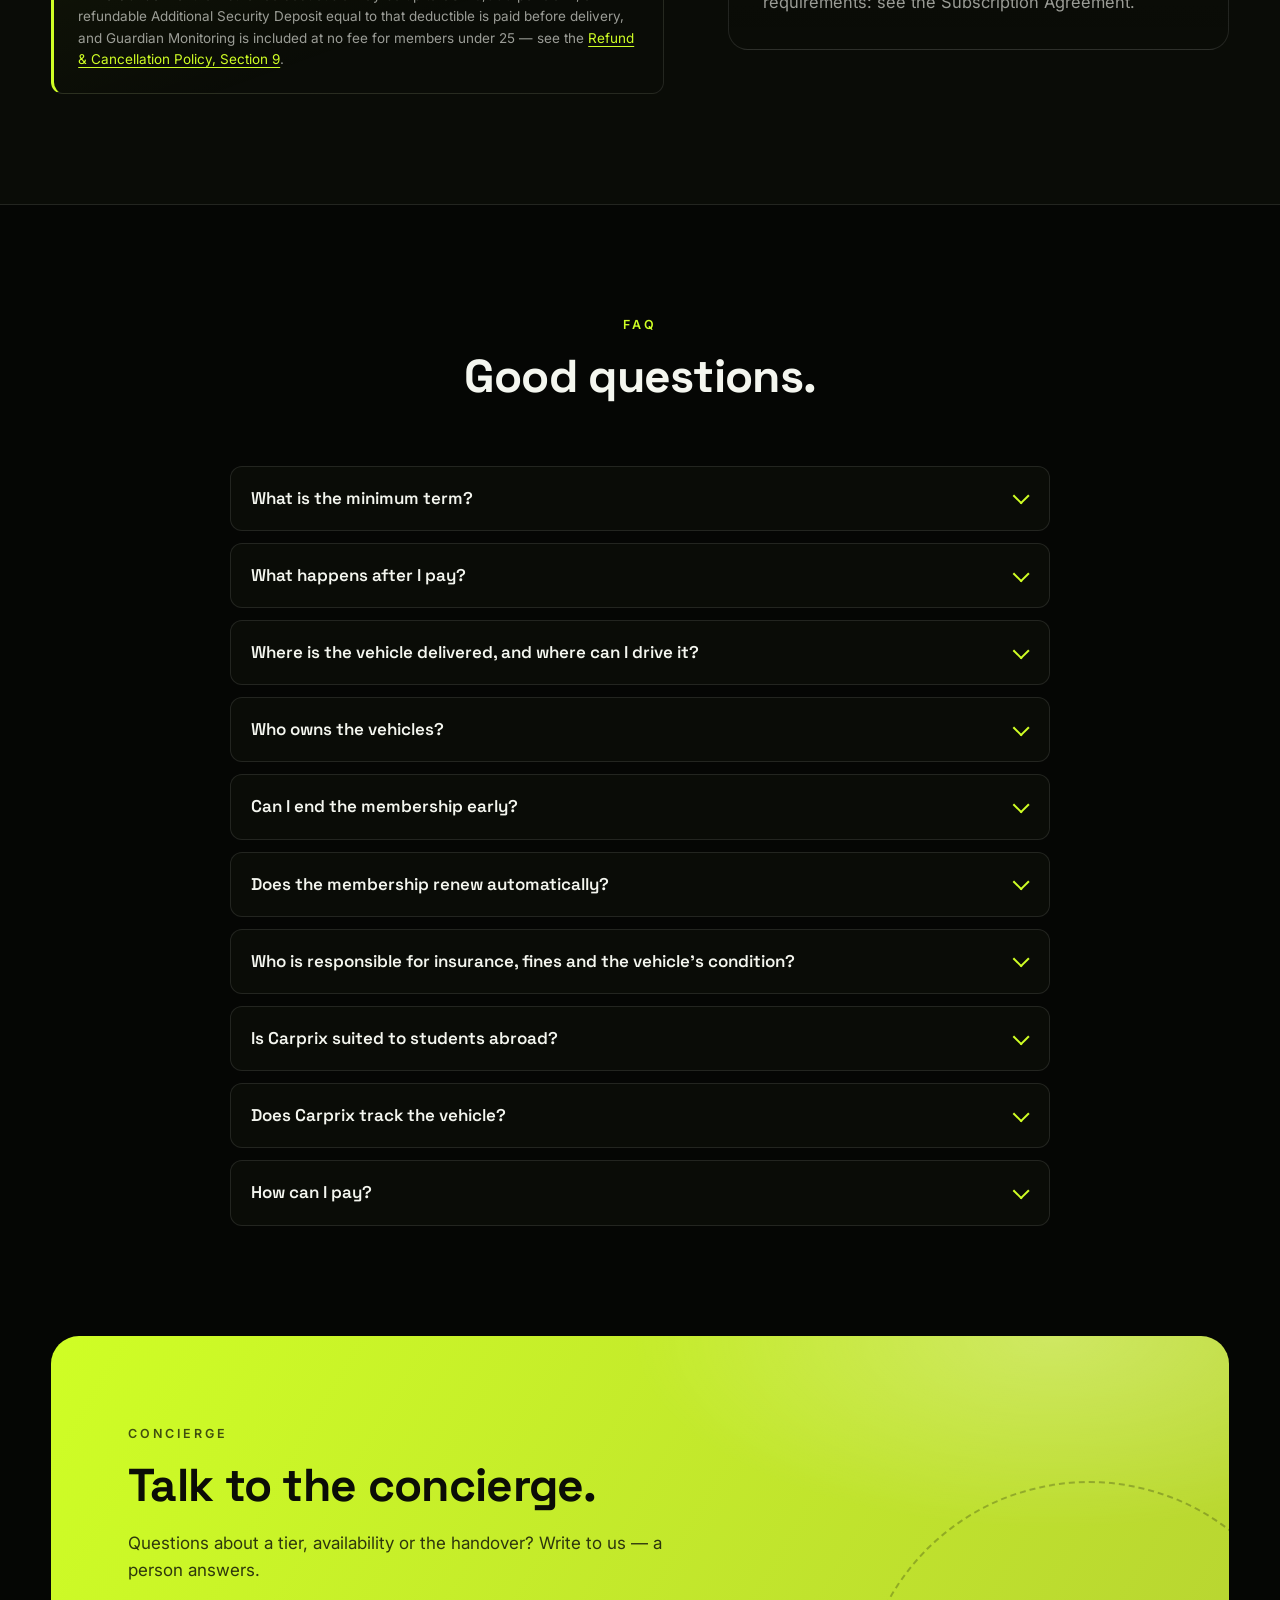
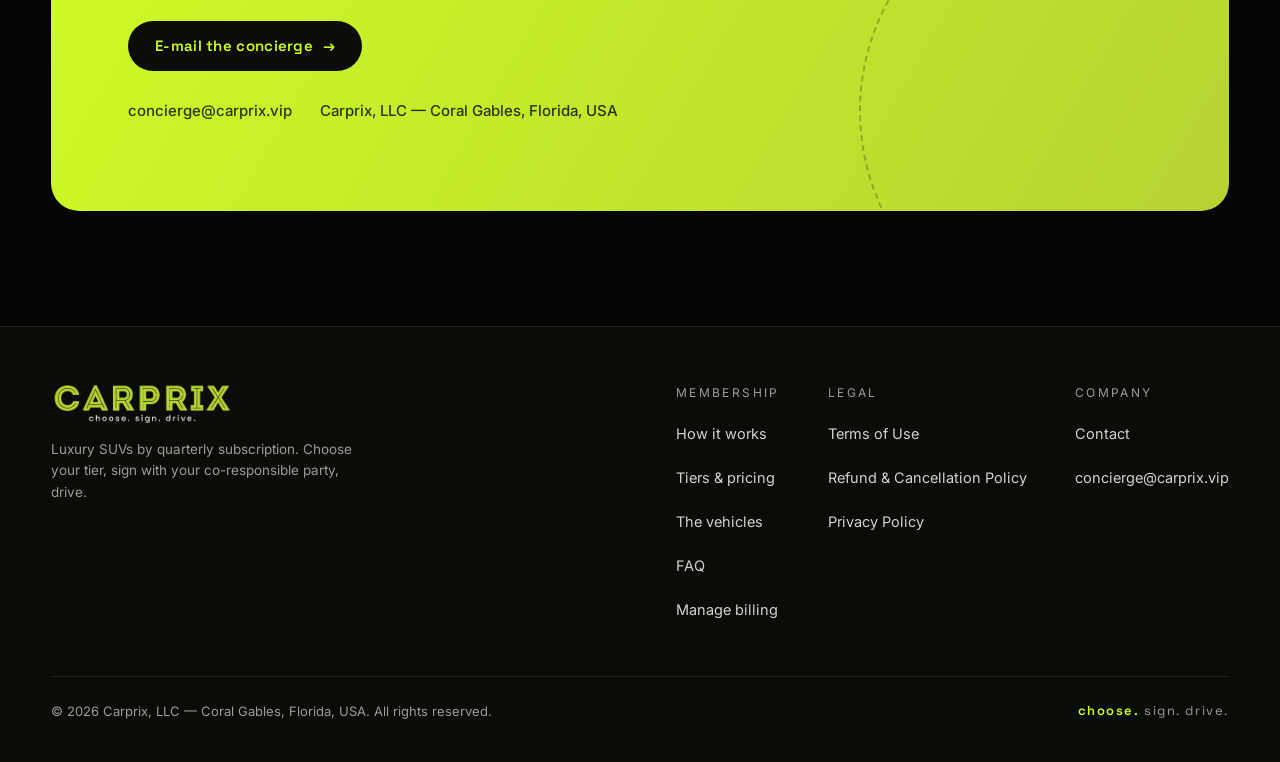
==== commit 42612f31: "renderings v3 — plates repositioned, vehicles lit Co-Authored-By: Claude Fable 5.1 <noreply@anthropi" ====
--- a/index.html
+++ b/index.html
@@ -13,14 +13,14 @@
 <meta property="og:site_name" content="Carprix">
 <meta property="og:title" content="Carprix — Luxury SUVs, by subscription">
 <meta property="og:description" content="Quarterly membership in three tiers. One flat price in USD, vehicles sourced globally, two signatures, one agreement. choose. sign. drive.">
-<meta property="og:image" content="https://carprix.vip/assets/og-image.jpg">
+<meta property="og:image" content="https://carprix.vip/assets/og-image.jpg?v=3">
 <meta property="og:image:width" content="1200">
 <meta property="og:image:height" content="630">
 <meta property="og:image:alt" content="CARPRIX — choose. sign. drive. A tier DELTA SUV on the quay of Port Hercule, Monaco, at dusk (representative rendering).">
 <meta name="twitter:card" content="summary_large_image">
 <meta name="twitter:title" content="Carprix — Luxury SUVs, by subscription">
 <meta name="twitter:description" content="Quarterly membership in three tiers. One flat price in USD, vehicles sourced globally, two signatures, one agreement. choose. sign. drive.">
-<meta name="twitter:image" content="https://carprix.vip/assets/og-image.jpg">
+<meta name="twitter:image" content="https://carprix.vip/assets/og-image.jpg?v=3">
 <!-- Icons -->
 <link rel="icon" type="image/png" sizes="32x32" href="/assets/favicon-32.png">
 <link rel="icon" type="image/png" sizes="64x64" href="/assets/favicon-64.png">
@@ -40,7 +40,7 @@
       "name": "Carprix, LLC",
       "url": "https://carprix.vip/",
       "logo": "https://carprix.vip/assets/logo-icon.png",
-      "image": "https://carprix.vip/assets/og-image.jpg",
+      "image": "https://carprix.vip/assets/og-image.jpg?v=3",
       "slogan": "choose. sign. drive.",
       "email": "concierge@carprix.vip",
       "address": { "@type": "PostalAddress", "addressLocality": "Coral Gables", "addressRegion": "FL", "addressCountry": "US" }
@@ -104,7 +104,7 @@
     <div class="hero-visual">
       <!-- Hero rendering (D21, 2026-09-03): tier DELTA vehicle at Port Hercule, Monaco — WebP 1400×1120 (118 KB) + 900w. -->
       <div class="ph hero-card has-photo">
-        <img class="ph__img" src="/assets/photos/hero-defender-1400.webp" srcset="/assets/photos/hero-defender-900.webp 900w, /assets/photos/hero-defender-1400.webp 1400w" sizes="(min-width: 1024px) 46vw, 100vw" width="1400" height="1120" alt="Land Rover Defender 110 (tier DELTA) on the quay of Port Hercule, Monaco, at dusk — representative rendering" fetchpriority="high" decoding="async">
+        <img class="ph__img" src="/assets/photos/hero-defender-1400.webp?v=3" srcset="/assets/photos/hero-defender-900.webp?v=3 900w, /assets/photos/hero-defender-1400.webp?v=3 1400w" sizes="(min-width: 1024px) 46vw, 100vw" width="1400" height="1120" alt="Land Rover Defender 110 (tier DELTA) on the quay of Port Hercule, Monaco, at dusk — representative rendering" fetchpriority="high" decoding="async">
         <div class="hero-card__words" aria-hidden="true"><span>choose.</span><span>sign.</span><span>drive.</span></div>
         <div class="hero-card__meta" aria-hidden="true">
           <div class="chip">
@@ -233,12 +233,12 @@
     <ul class="fleet__grid" role="list">
       <!-- Tiles: representative renderings of each model in a Monaco setting (D21), WebP 880×550 ≤ 52 KB, lazy.
            Every vehicle carries a Monaco-style "99 VIP" plate with a similar (not official) emblem — design/renderings/plates.py. -->
-      <li class="ph car reveal has-photo"><img class="ph__img" src="/assets/photos/tile-alfa-q3.webp" width="880" height="550" alt="Audi Q3 on the Avenue Princesse Grace seafront, Monaco — representative rendering" loading="lazy" decoding="async"><div class="car__tier">Tier ALFA</div><div class="car__name">Audi Q3</div></li>
-      <li class="ph car reveal has-photo"><img class="ph__img" src="/assets/photos/tile-alfa-evoque.webp" width="880" height="550" alt="Land Rover Evoque in front of the Casino de Monte-Carlo gardens — representative rendering" loading="lazy" decoding="async"><div class="car__tier">Tier ALFA</div><div class="car__name">Land Rover Evoque</div></li>
-      <li class="ph car reveal has-photo"><img class="ph__img" src="/assets/photos/tile-bravo-q5.webp" width="880" height="550" alt="Audi Q5 on the Moyenne Corniche above Monaco at sunset — representative rendering" loading="lazy" decoding="async"><div class="car__tier">Tier BRAVO</div><div class="car__name">Audi Q5</div></li>
-      <li class="ph car reveal has-photo"><img class="ph__img" src="/assets/photos/tile-bravo-x4.webp" width="880" height="550" alt="BMW X4 at the Fairmont hairpin tunnel, Monaco, at night — representative rendering" loading="lazy" decoding="async"><div class="car__tier">Tier BRAVO</div><div class="car__name">BMW X4</div></li>
-      <li class="ph car reveal has-photo"><img class="ph__img" src="/assets/photos/tile-delta-x5.webp" width="880" height="550" alt="BMW X5 on the Larvotto seafront, Monaco, at blue hour — representative rendering" loading="lazy" decoding="async"><div class="car__tier">Tier DELTA</div><div class="car__name">BMW X5</div></li>
-      <li class="ph car reveal has-photo"><img class="ph__img" src="/assets/photos/tile-delta-defender.webp" width="880" height="550" alt="Land Rover Defender 110 on the quay of Port Hercule, Monaco — representative rendering" loading="lazy" decoding="async"><div class="car__tier">Tier DELTA</div><div class="car__name">Land Rover Defender</div></li>
+      <li class="ph car reveal has-photo"><img class="ph__img" src="/assets/photos/tile-alfa-q3.webp?v=3" width="880" height="550" alt="Audi Q3 on the Avenue Princesse Grace seafront, Monaco — representative rendering" loading="lazy" decoding="async"><div class="car__tier">Tier ALFA</div><div class="car__name">Audi Q3</div></li>
+      <li class="ph car reveal has-photo"><img class="ph__img" src="/assets/photos/tile-alfa-evoque.webp?v=3" width="880" height="550" alt="Land Rover Evoque in front of the Casino de Monte-Carlo gardens — representative rendering" loading="lazy" decoding="async"><div class="car__tier">Tier ALFA</div><div class="car__name">Land Rover Evoque</div></li>
+      <li class="ph car reveal has-photo"><img class="ph__img" src="/assets/photos/tile-bravo-q5.webp?v=3" width="880" height="550" alt="Audi Q5 on the Moyenne Corniche above Monaco at sunset — representative rendering" loading="lazy" decoding="async"><div class="car__tier">Tier BRAVO</div><div class="car__name">Audi Q5</div></li>
+      <li class="ph car reveal has-photo"><img class="ph__img" src="/assets/photos/tile-bravo-x4.webp?v=3" width="880" height="550" alt="BMW X4 at the Fairmont hairpin tunnel, Monaco, at night — representative rendering" loading="lazy" decoding="async"><div class="car__tier">Tier BRAVO</div><div class="car__name">BMW X4</div></li>
+      <li class="ph car reveal has-photo"><img class="ph__img" src="/assets/photos/tile-delta-x5.webp?v=3" width="880" height="550" alt="BMW X5 on the Larvotto seafront, Monaco, at blue hour — representative rendering" loading="lazy" decoding="async"><div class="car__tier">Tier DELTA</div><div class="car__name">BMW X5</div></li>
+      <li class="ph car reveal has-photo"><img class="ph__img" src="/assets/photos/tile-delta-defender.webp?v=3" width="880" height="550" alt="Land Rover Defender 110 on the quay of Port Hercule, Monaco — representative rendering" loading="lazy" decoding="async"><div class="car__tier">Tier DELTA</div><div class="car__name">Land Rover Defender</div></li>
     </ul>
     <p class="fleet__note">Models are representative of each tier; Carprix may substitute an equivalent vehicle of the same tier. Vehicle images are representative renderings, not photographs of a specific vehicle — the actual vehicle, model year and specification are confirmed before delivery. Manufacturer names are used only to identify the vehicles offered; Carprix is not affiliated with any manufacturer.</p>
   </div>
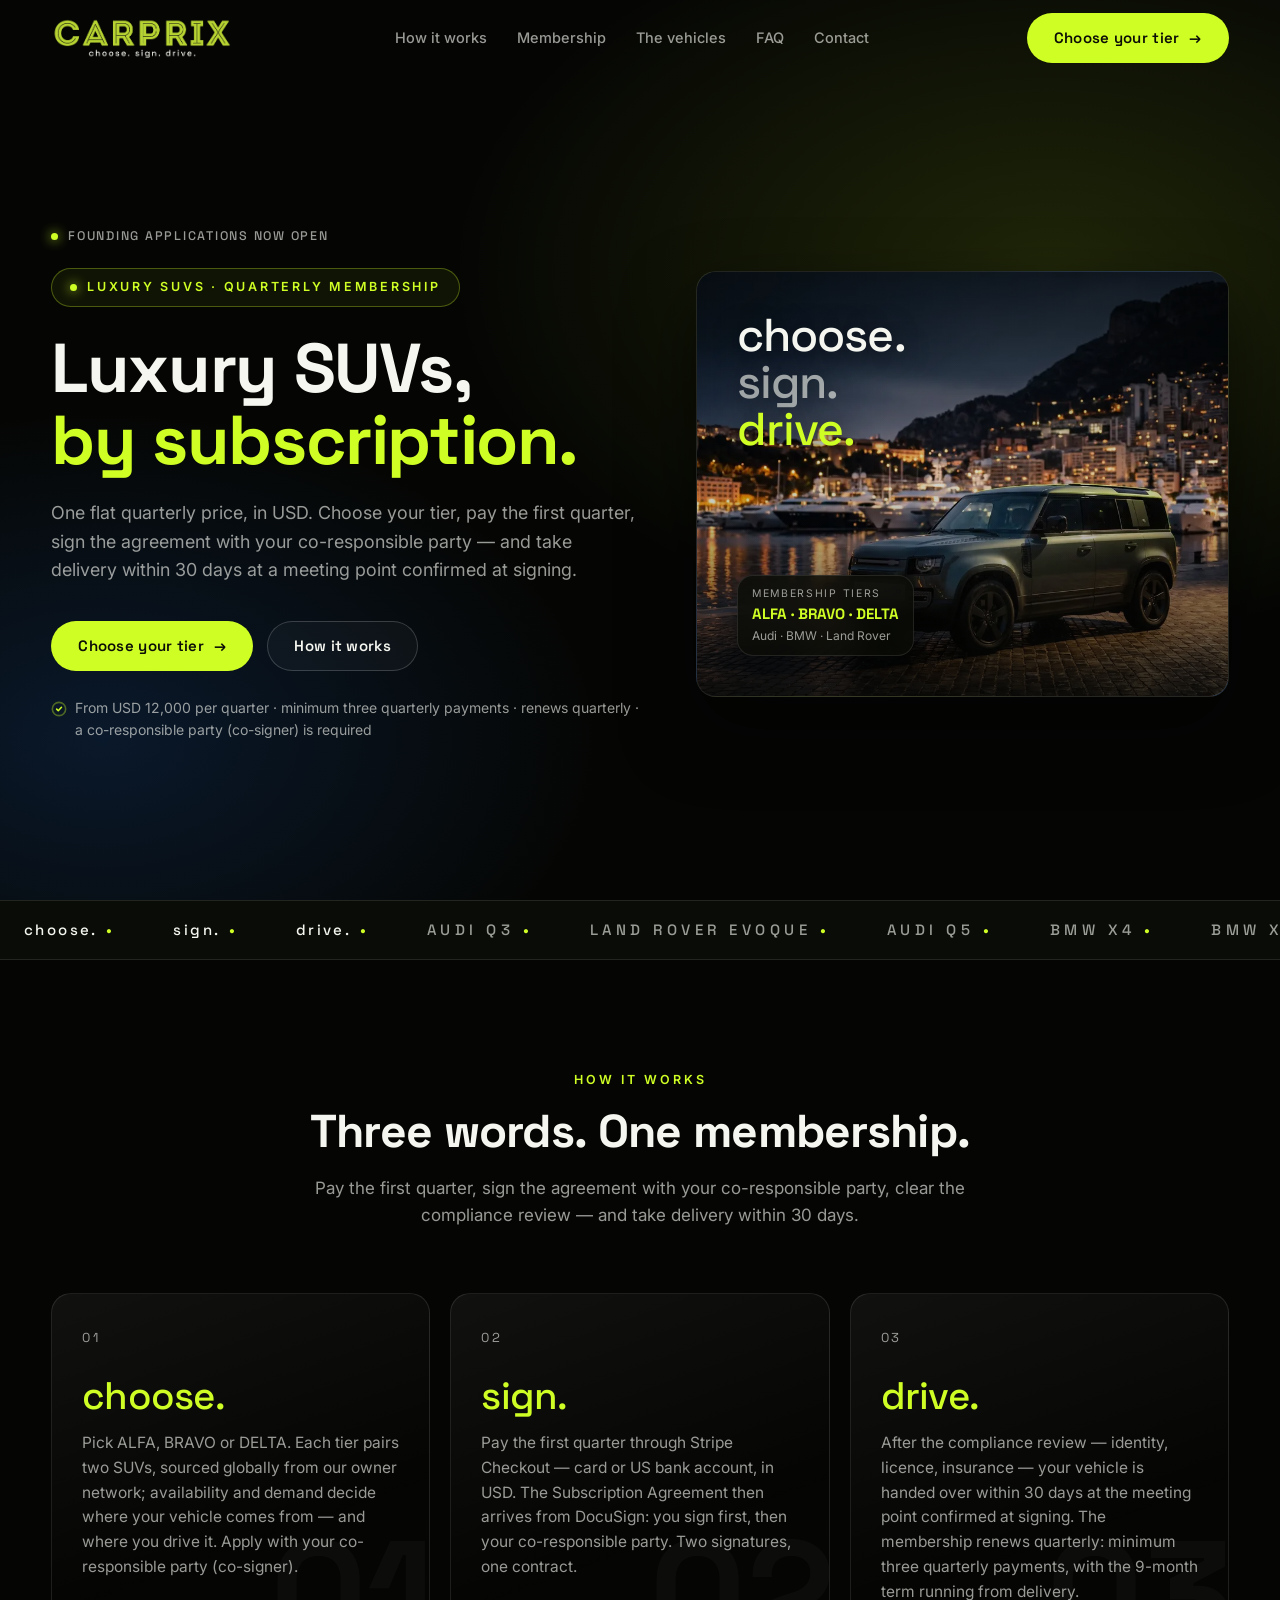
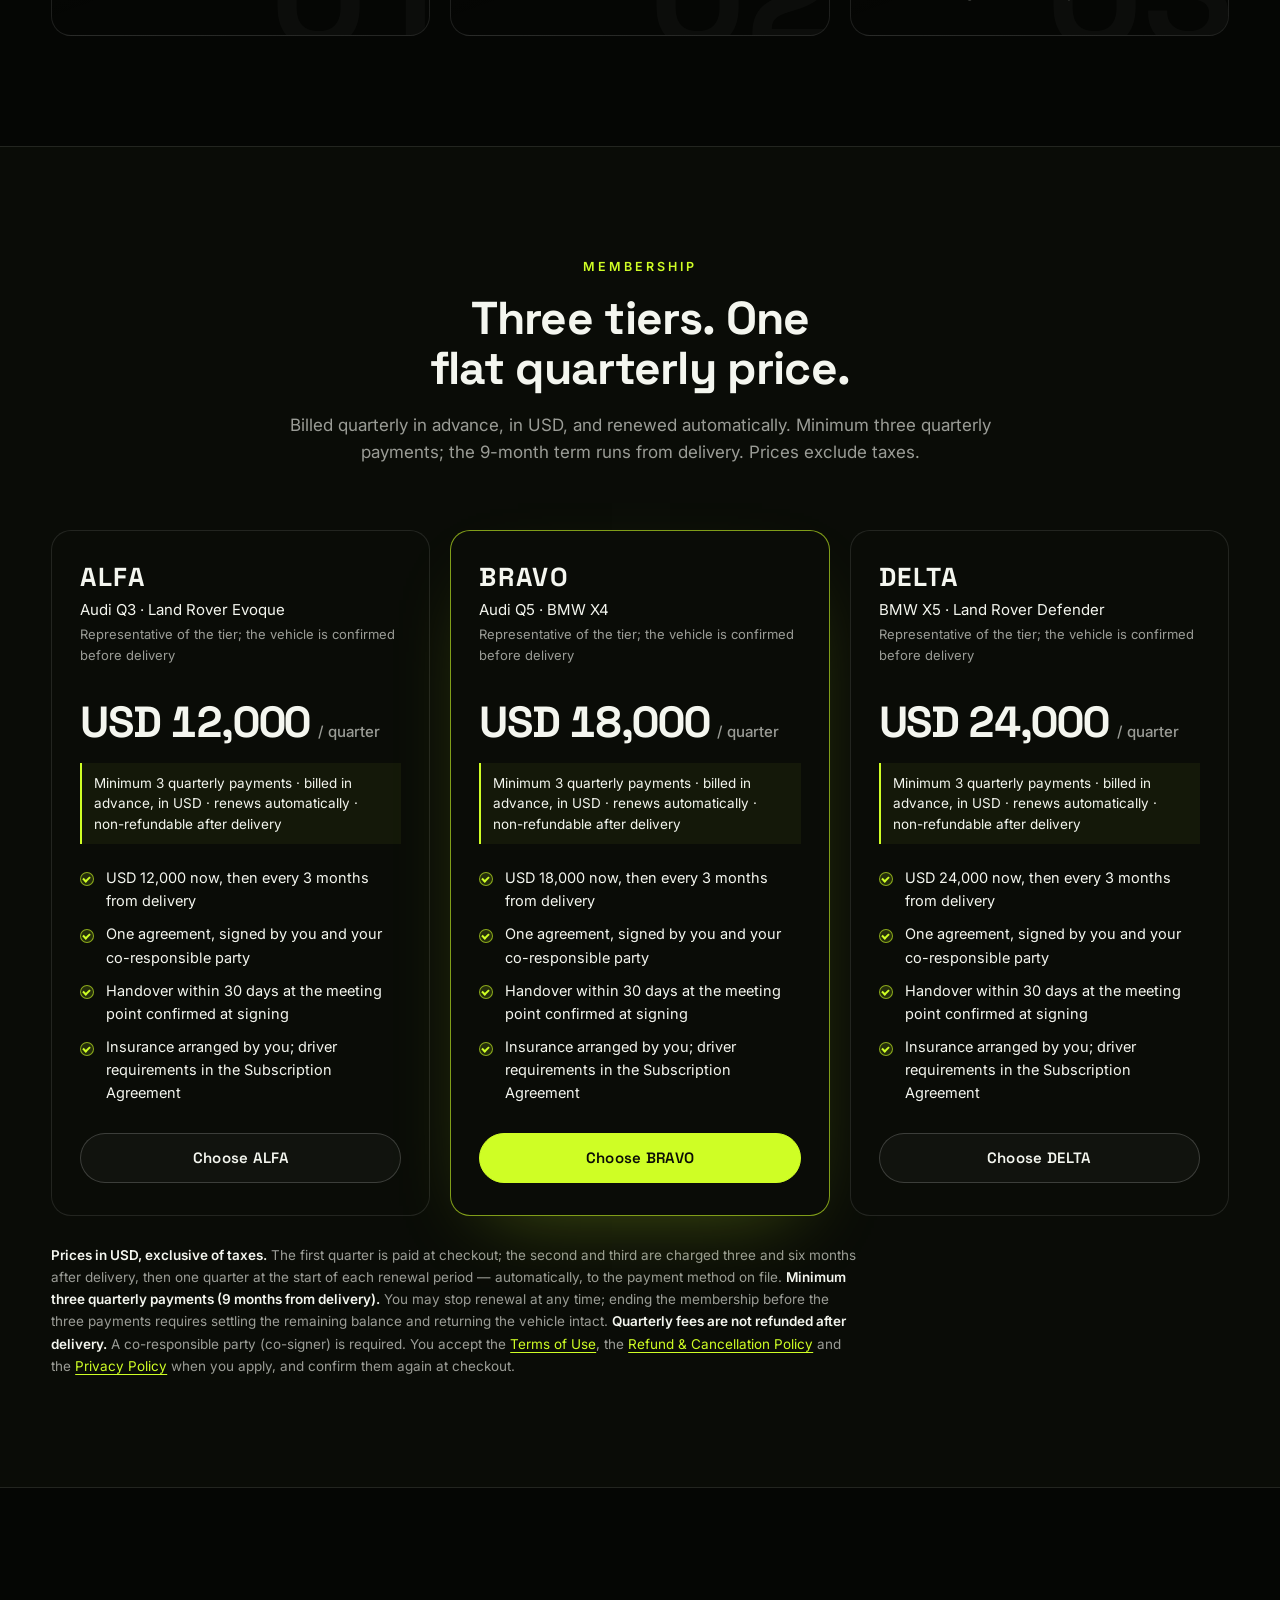
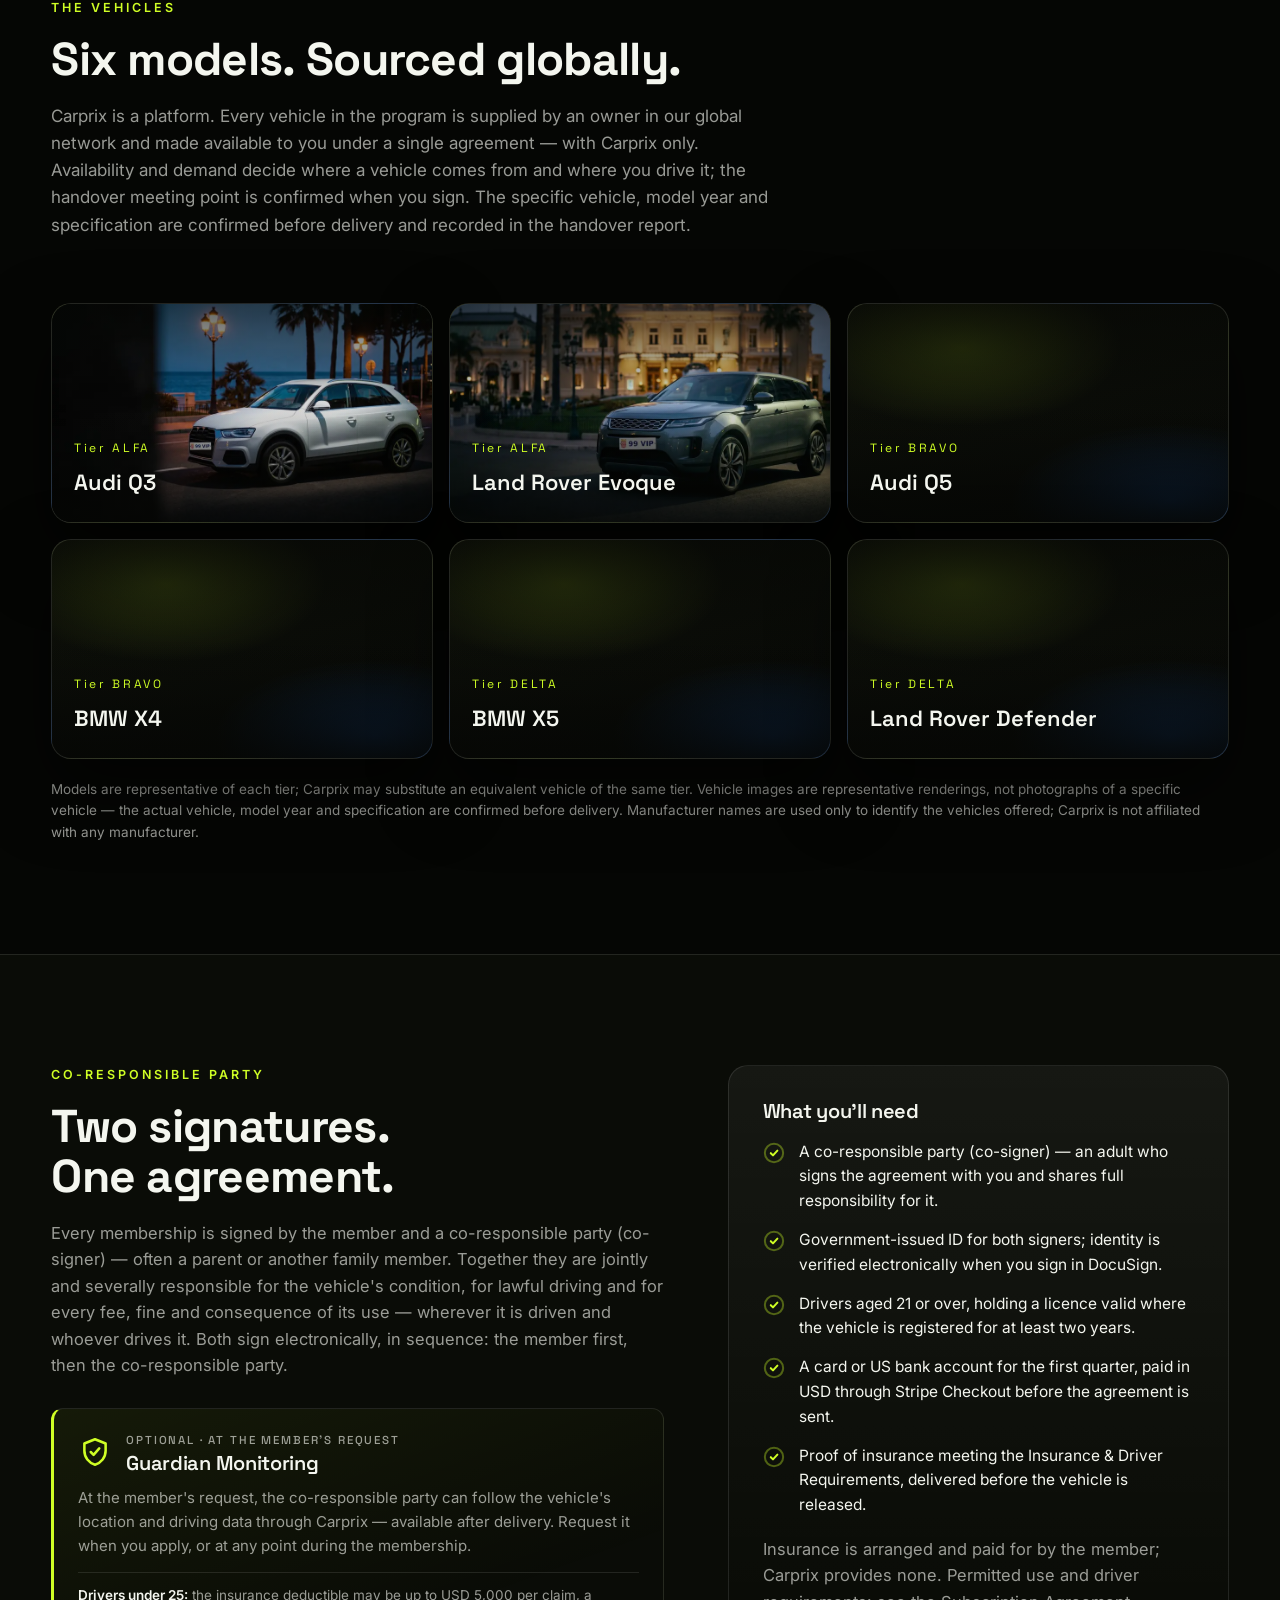
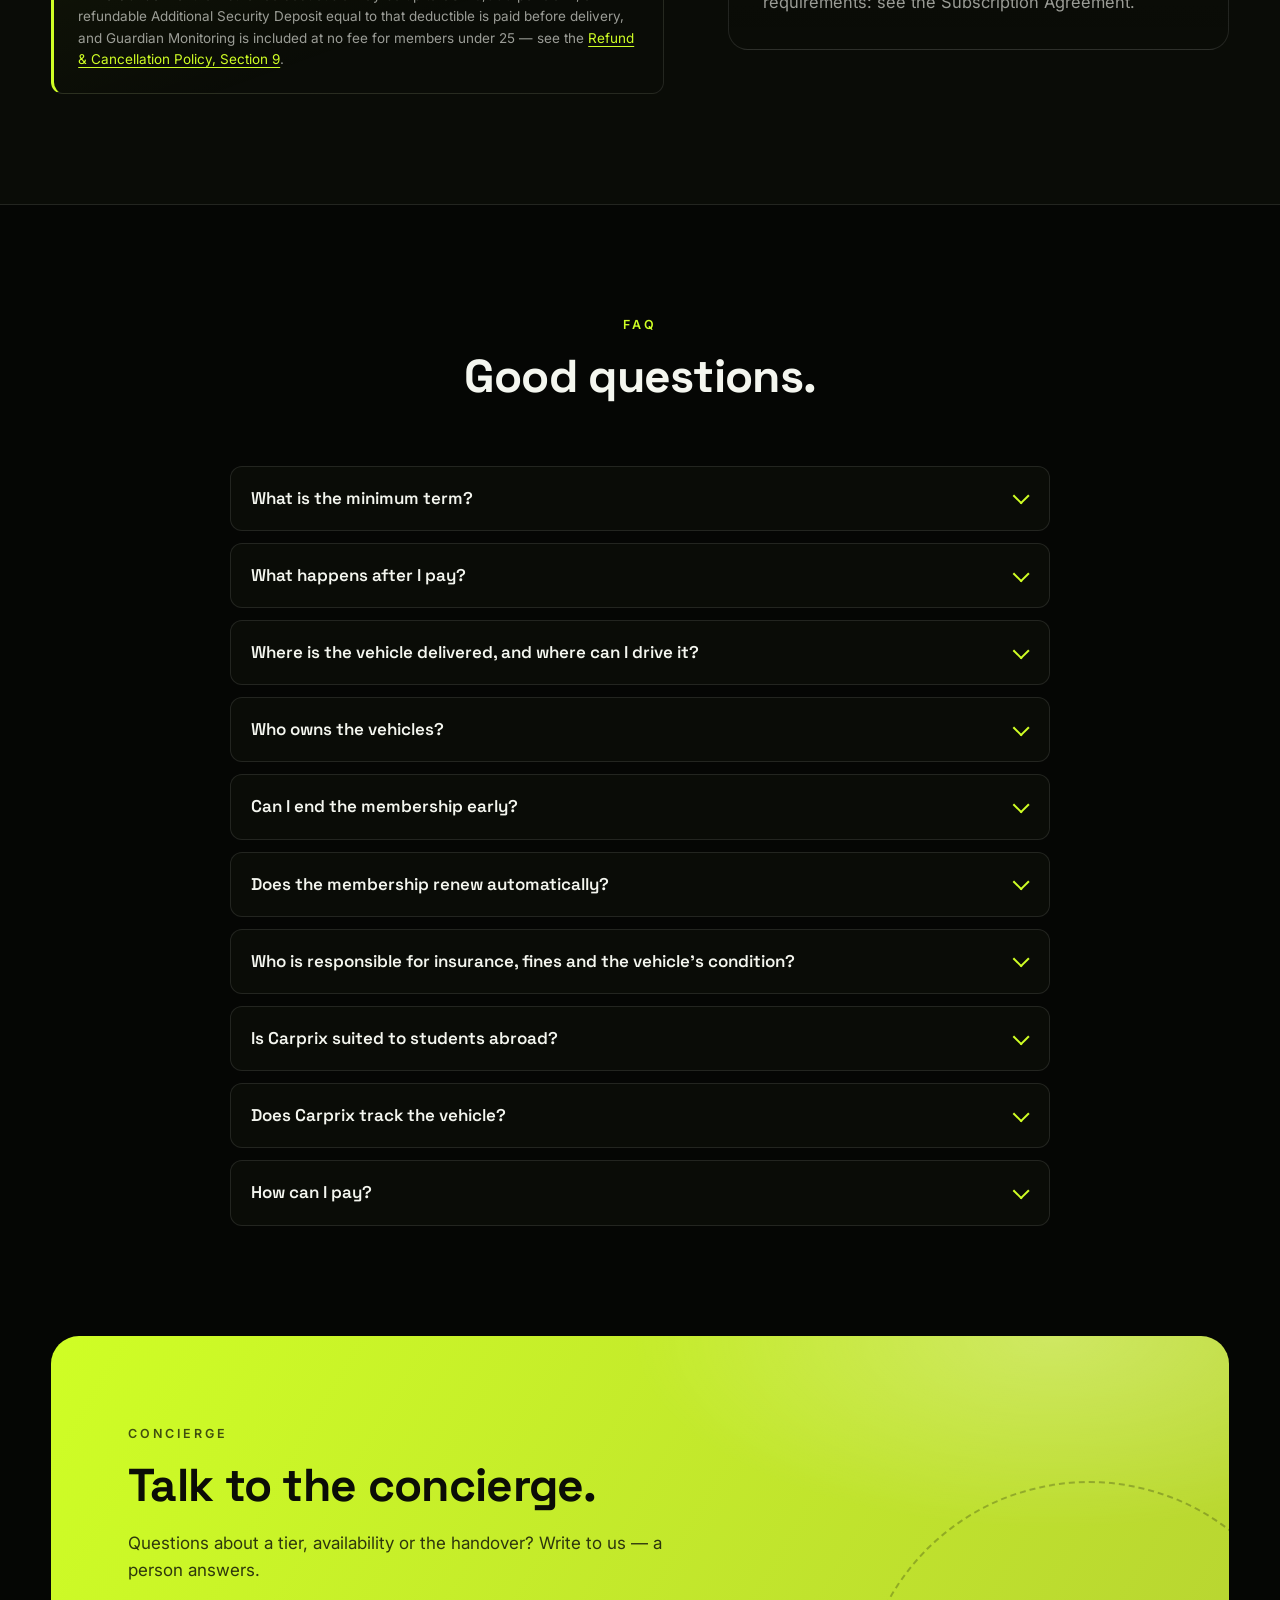
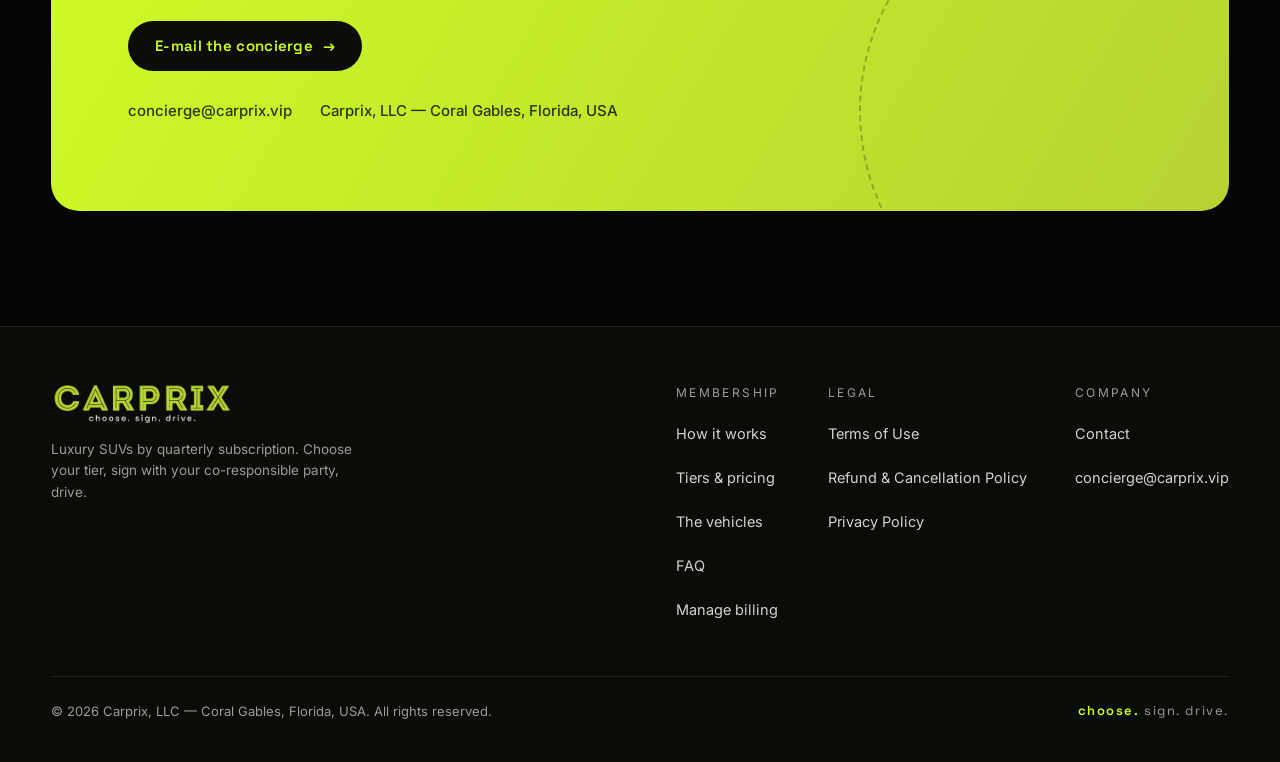
==== commit 9ce290bf: "renderings v4 — plates levelled Co-Authored-By: Claude Fable 5.1 <noreply@anthropic.com> Claude-Sess" ====
--- a/index.html
+++ b/index.html
@@ -13,14 +13,14 @@
 <meta property="og:site_name" content="Carprix">
 <meta property="og:title" content="Carprix — Luxury SUVs, by subscription">
 <meta property="og:description" content="Quarterly membership in three tiers. One flat price in USD, vehicles sourced globally, two signatures, one agreement. choose. sign. drive.">
-<meta property="og:image" content="https://carprix.vip/assets/og-image.jpg?v=3">
+<meta property="og:image" content="https://carprix.vip/assets/og-image.jpg?v=4">
 <meta property="og:image:width" content="1200">
 <meta property="og:image:height" content="630">
 <meta property="og:image:alt" content="CARPRIX — choose. sign. drive. A tier DELTA SUV on the quay of Port Hercule, Monaco, at dusk (representative rendering).">
 <meta name="twitter:card" content="summary_large_image">
 <meta name="twitter:title" content="Carprix — Luxury SUVs, by subscription">
 <meta name="twitter:description" content="Quarterly membership in three tiers. One flat price in USD, vehicles sourced globally, two signatures, one agreement. choose. sign. drive.">
-<meta name="twitter:image" content="https://carprix.vip/assets/og-image.jpg?v=3">
+<meta name="twitter:image" content="https://carprix.vip/assets/og-image.jpg?v=4">
 <!-- Icons -->
 <link rel="icon" type="image/png" sizes="32x32" href="/assets/favicon-32.png">
 <link rel="icon" type="image/png" sizes="64x64" href="/assets/favicon-64.png">
@@ -40,7 +40,7 @@
       "name": "Carprix, LLC",
       "url": "https://carprix.vip/",
       "logo": "https://carprix.vip/assets/logo-icon.png",
-      "image": "https://carprix.vip/assets/og-image.jpg?v=3",
+      "image": "https://carprix.vip/assets/og-image.jpg?v=4",
       "slogan": "choose. sign. drive.",
       "email": "concierge@carprix.vip",
       "address": { "@type": "PostalAddress", "addressLocality": "Coral Gables", "addressRegion": "FL", "addressCountry": "US" }
@@ -104,7 +104,7 @@
     <div class="hero-visual">
       <!-- Hero rendering (D21, 2026-09-03): tier DELTA vehicle at Port Hercule, Monaco — WebP 1400×1120 (118 KB) + 900w. -->
       <div class="ph hero-card has-photo">
-        <img class="ph__img" src="/assets/photos/hero-defender-1400.webp?v=3" srcset="/assets/photos/hero-defender-900.webp?v=3 900w, /assets/photos/hero-defender-1400.webp?v=3 1400w" sizes="(min-width: 1024px) 46vw, 100vw" width="1400" height="1120" alt="Land Rover Defender 110 (tier DELTA) on the quay of Port Hercule, Monaco, at dusk — representative rendering" fetchpriority="high" decoding="async">
+        <img class="ph__img" src="/assets/photos/hero-defender-1400.webp?v=4" srcset="/assets/photos/hero-defender-900.webp?v=4 900w, /assets/photos/hero-defender-1400.webp?v=4 1400w" sizes="(min-width: 1024px) 46vw, 100vw" width="1400" height="1120" alt="Land Rover Defender 110 (tier DELTA) on the quay of Port Hercule, Monaco, at dusk — representative rendering" fetchpriority="high" decoding="async">
         <div class="hero-card__words" aria-hidden="true"><span>choose.</span><span>sign.</span><span>drive.</span></div>
         <div class="hero-card__meta" aria-hidden="true">
           <div class="chip">
@@ -233,12 +233,12 @@
     <ul class="fleet__grid" role="list">
       <!-- Tiles: representative renderings of each model in a Monaco setting (D21), WebP 880×550 ≤ 52 KB, lazy.
            Every vehicle carries a Monaco-style "99 VIP" plate with a similar (not official) emblem — design/renderings/plates.py. -->
-      <li class="ph car reveal has-photo"><img class="ph__img" src="/assets/photos/tile-alfa-q3.webp?v=3" width="880" height="550" alt="Audi Q3 on the Avenue Princesse Grace seafront, Monaco — representative rendering" loading="lazy" decoding="async"><div class="car__tier">Tier ALFA</div><div class="car__name">Audi Q3</div></li>
-      <li class="ph car reveal has-photo"><img class="ph__img" src="/assets/photos/tile-alfa-evoque.webp?v=3" width="880" height="550" alt="Land Rover Evoque in front of the Casino de Monte-Carlo gardens — representative rendering" loading="lazy" decoding="async"><div class="car__tier">Tier ALFA</div><div class="car__name">Land Rover Evoque</div></li>
-      <li class="ph car reveal has-photo"><img class="ph__img" src="/assets/photos/tile-bravo-q5.webp?v=3" width="880" height="550" alt="Audi Q5 on the Moyenne Corniche above Monaco at sunset — representative rendering" loading="lazy" decoding="async"><div class="car__tier">Tier BRAVO</div><div class="car__name">Audi Q5</div></li>
-      <li class="ph car reveal has-photo"><img class="ph__img" src="/assets/photos/tile-bravo-x4.webp?v=3" width="880" height="550" alt="BMW X4 at the Fairmont hairpin tunnel, Monaco, at night — representative rendering" loading="lazy" decoding="async"><div class="car__tier">Tier BRAVO</div><div class="car__name">BMW X4</div></li>
-      <li class="ph car reveal has-photo"><img class="ph__img" src="/assets/photos/tile-delta-x5.webp?v=3" width="880" height="550" alt="BMW X5 on the Larvotto seafront, Monaco, at blue hour — representative rendering" loading="lazy" decoding="async"><div class="car__tier">Tier DELTA</div><div class="car__name">BMW X5</div></li>
-      <li class="ph car reveal has-photo"><img class="ph__img" src="/assets/photos/tile-delta-defender.webp?v=3" width="880" height="550" alt="Land Rover Defender 110 on the quay of Port Hercule, Monaco — representative rendering" loading="lazy" decoding="async"><div class="car__tier">Tier DELTA</div><div class="car__name">Land Rover Defender</div></li>
+      <li class="ph car reveal has-photo"><img class="ph__img" src="/assets/photos/tile-alfa-q3.webp?v=4" width="880" height="550" alt="Audi Q3 on the Avenue Princesse Grace seafront, Monaco — representative rendering" loading="lazy" decoding="async"><div class="car__tier">Tier ALFA</div><div class="car__name">Audi Q3</div></li>
+      <li class="ph car reveal has-photo"><img class="ph__img" src="/assets/photos/tile-alfa-evoque.webp?v=4" width="880" height="550" alt="Land Rover Evoque in front of the Casino de Monte-Carlo gardens — representative rendering" loading="lazy" decoding="async"><div class="car__tier">Tier ALFA</div><div class="car__name">Land Rover Evoque</div></li>
+      <li class="ph car reveal has-photo"><img class="ph__img" src="/assets/photos/tile-bravo-q5.webp?v=4" width="880" height="550" alt="Audi Q5 on the Moyenne Corniche above Monaco at sunset — representative rendering" loading="lazy" decoding="async"><div class="car__tier">Tier BRAVO</div><div class="car__name">Audi Q5</div></li>
+      <li class="ph car reveal has-photo"><img class="ph__img" src="/assets/photos/tile-bravo-x4.webp?v=4" width="880" height="550" alt="BMW X4 at the Fairmont hairpin tunnel, Monaco, at night — representative rendering" loading="lazy" decoding="async"><div class="car__tier">Tier BRAVO</div><div class="car__name">BMW X4</div></li>
+      <li class="ph car reveal has-photo"><img class="ph__img" src="/assets/photos/tile-delta-x5.webp?v=4" width="880" height="550" alt="BMW X5 on the Larvotto seafront, Monaco, at blue hour — representative rendering" loading="lazy" decoding="async"><div class="car__tier">Tier DELTA</div><div class="car__name">BMW X5</div></li>
+      <li class="ph car reveal has-photo"><img class="ph__img" src="/assets/photos/tile-delta-defender.webp?v=4" width="880" height="550" alt="Land Rover Defender 110 on the quay of Port Hercule, Monaco — representative rendering" loading="lazy" decoding="async"><div class="car__tier">Tier DELTA</div><div class="car__name">Land Rover Defender</div></li>
     </ul>
     <p class="fleet__note">Models are representative of each tier; Carprix may substitute an equivalent vehicle of the same tier. Vehicle images are representative renderings, not photographs of a specific vehicle — the actual vehicle, model year and specification are confirmed before delivery. Manufacturer names are used only to identify the vehicles offered; Carprix is not affiliated with any manufacturer.</p>
   </div>
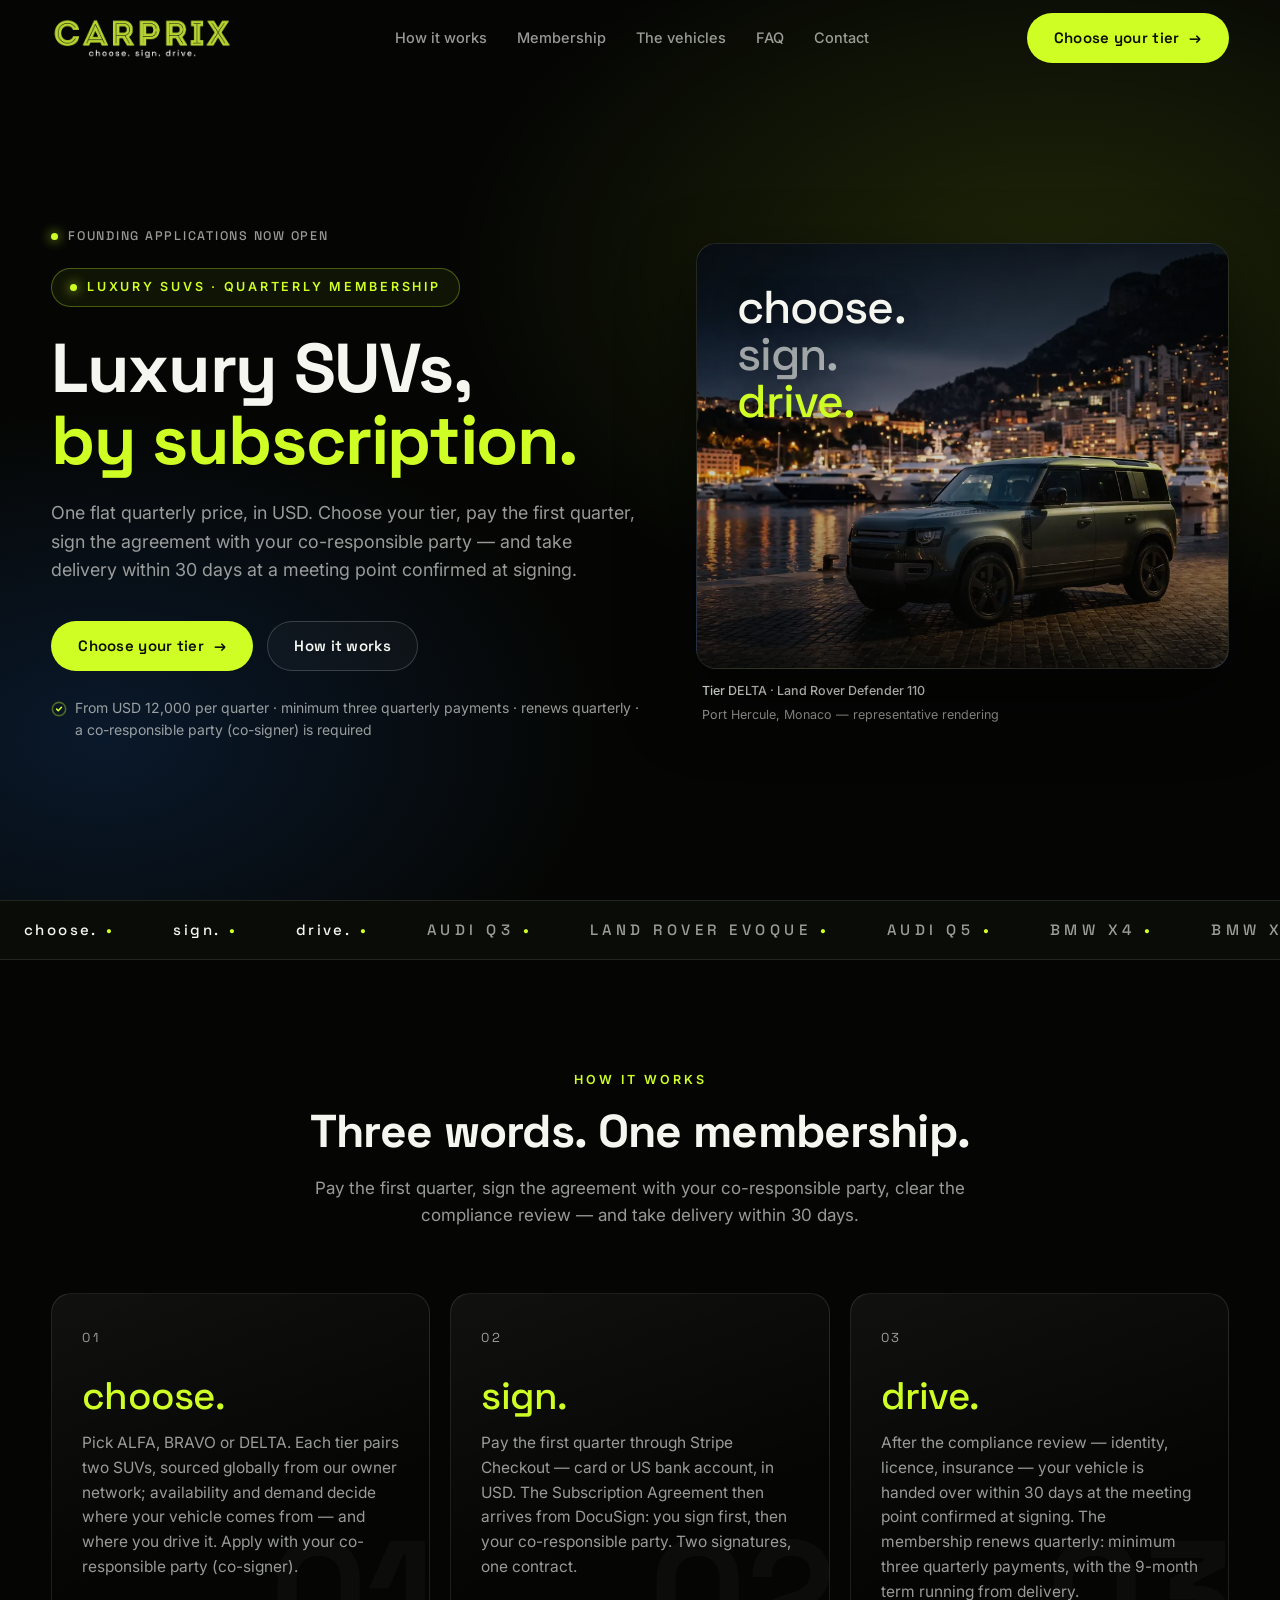
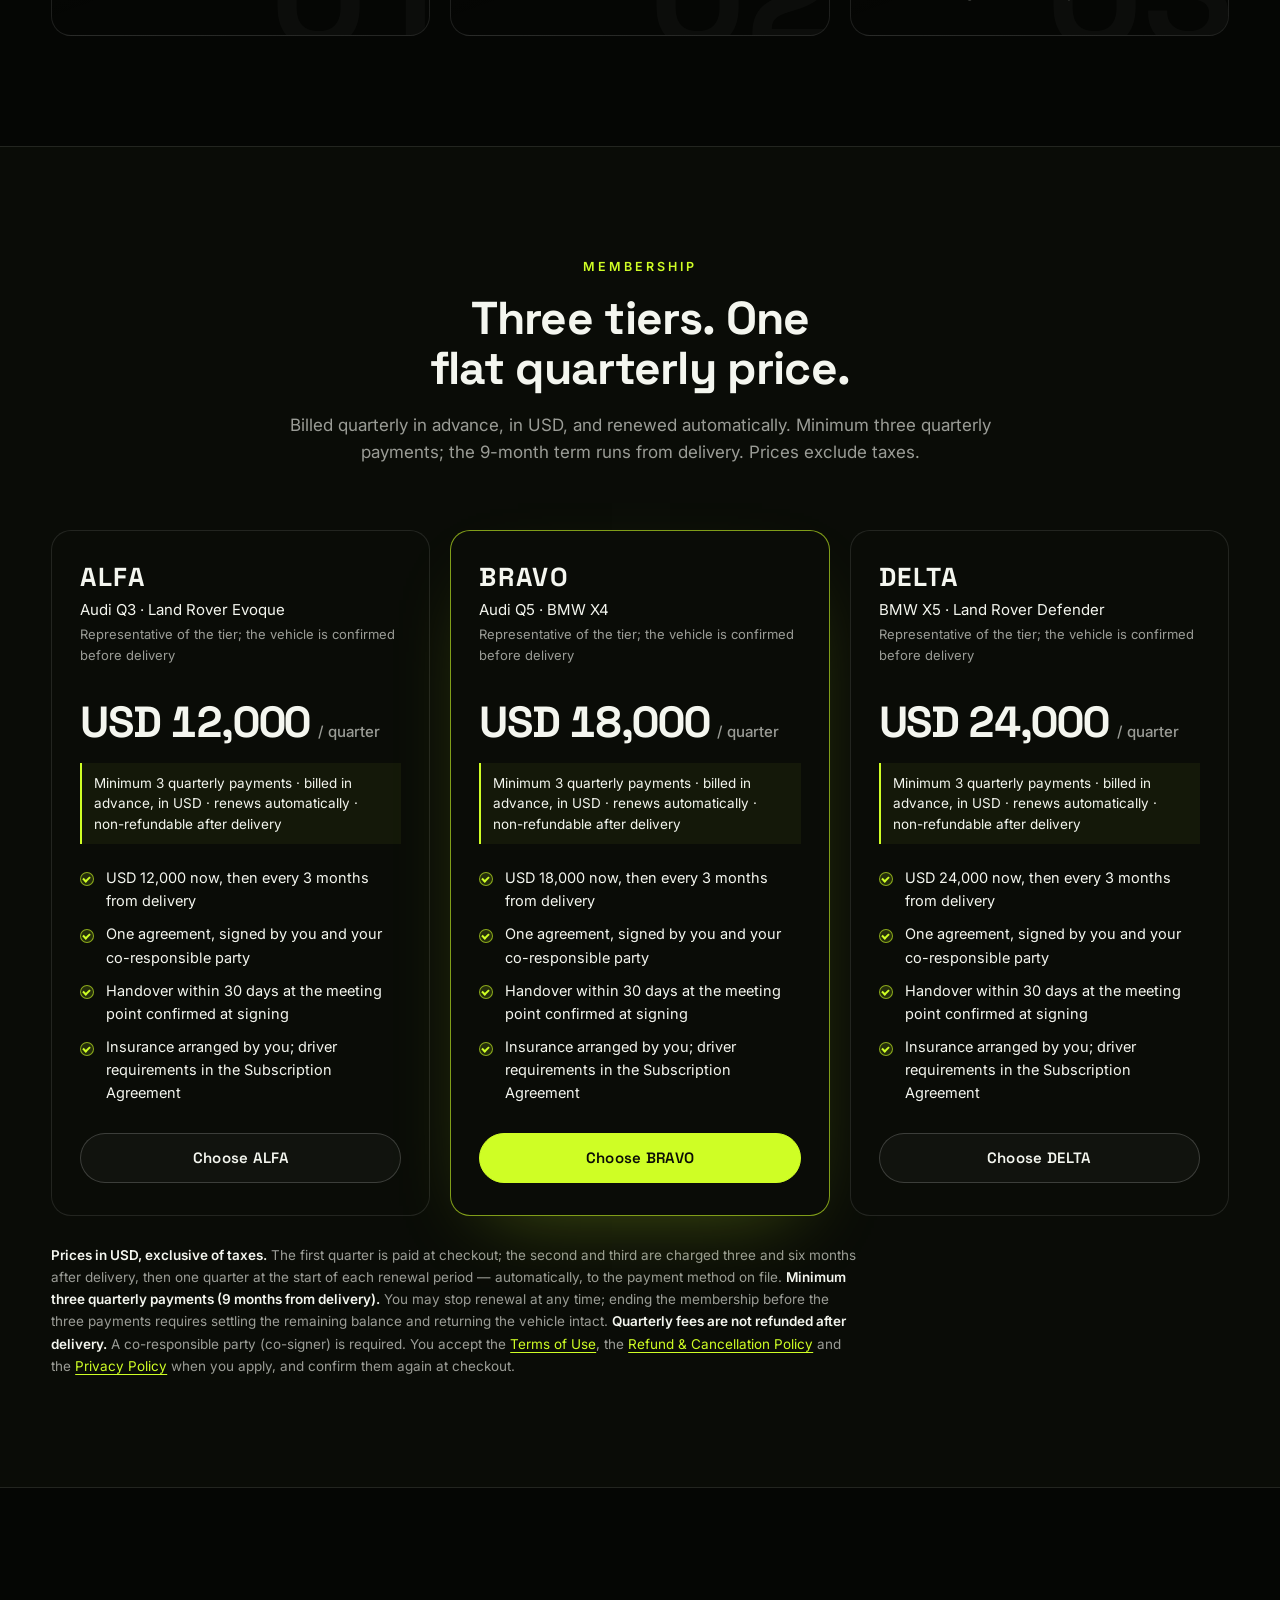
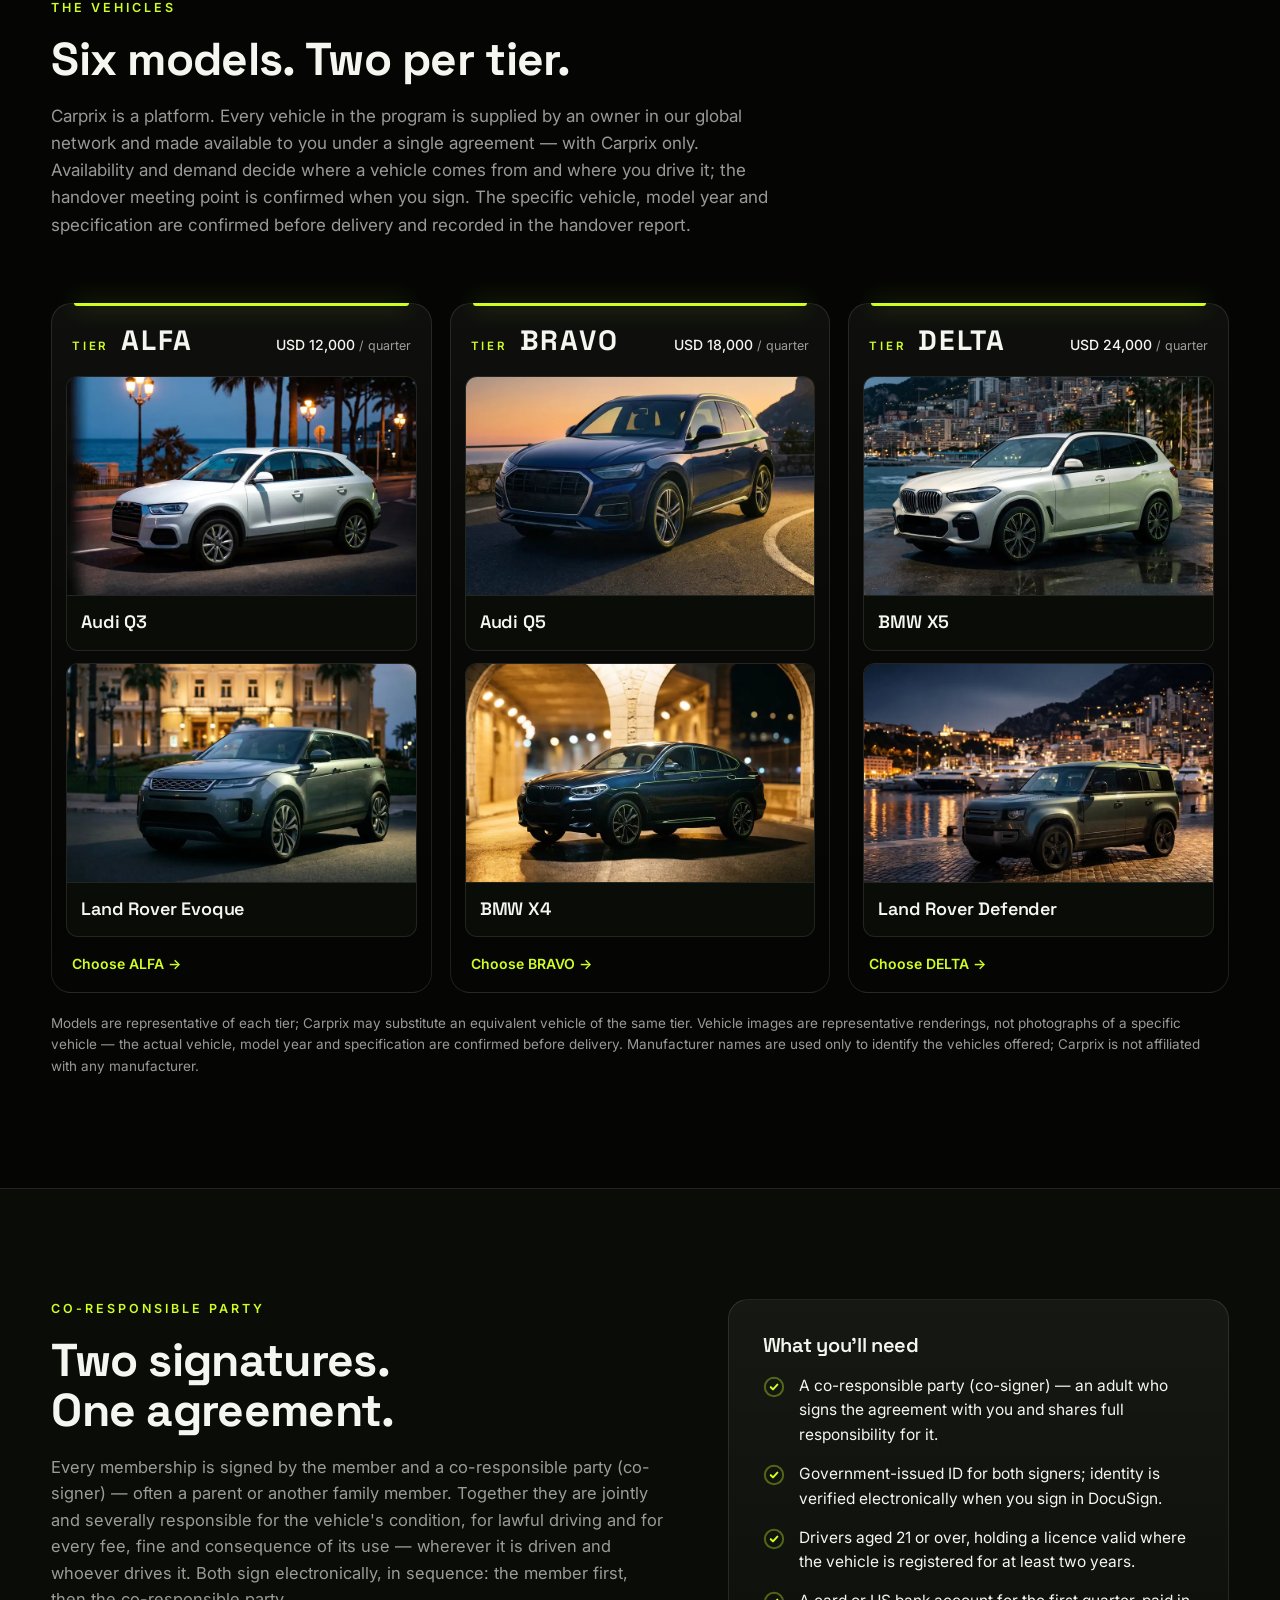
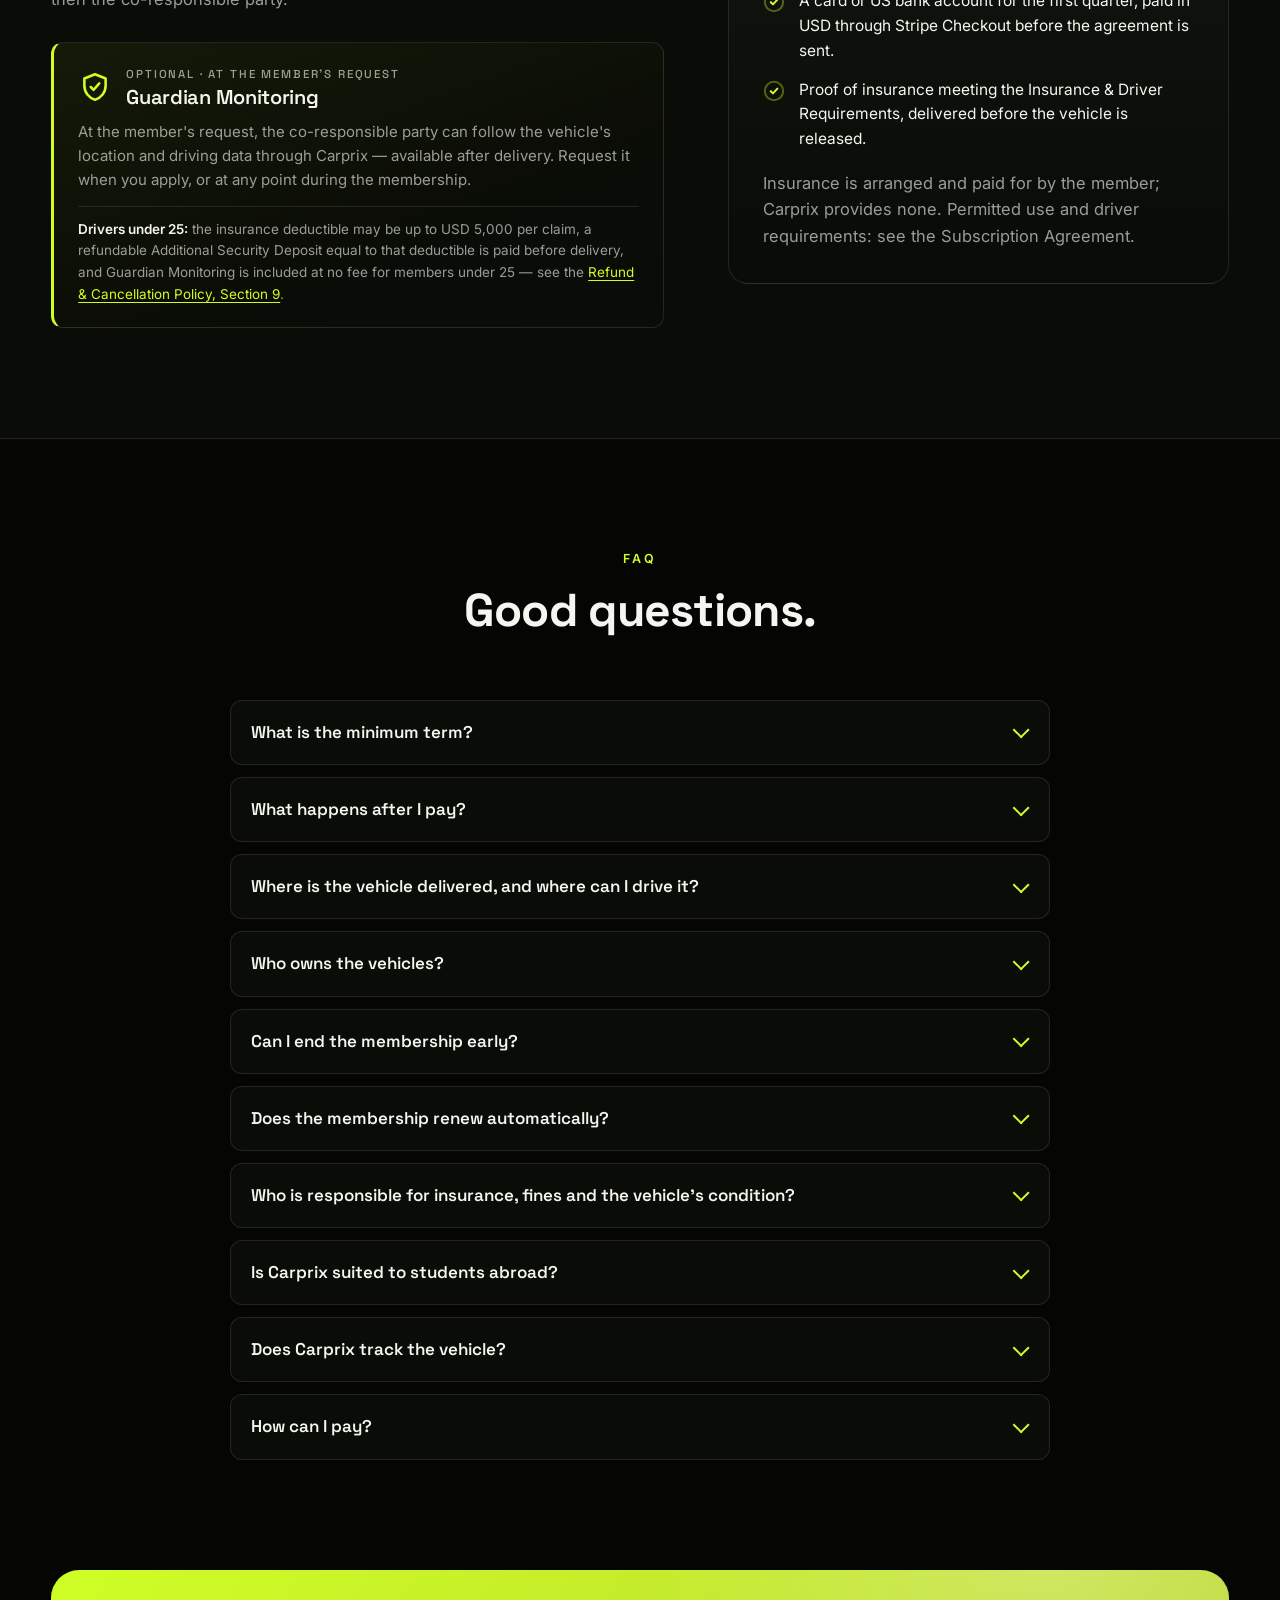
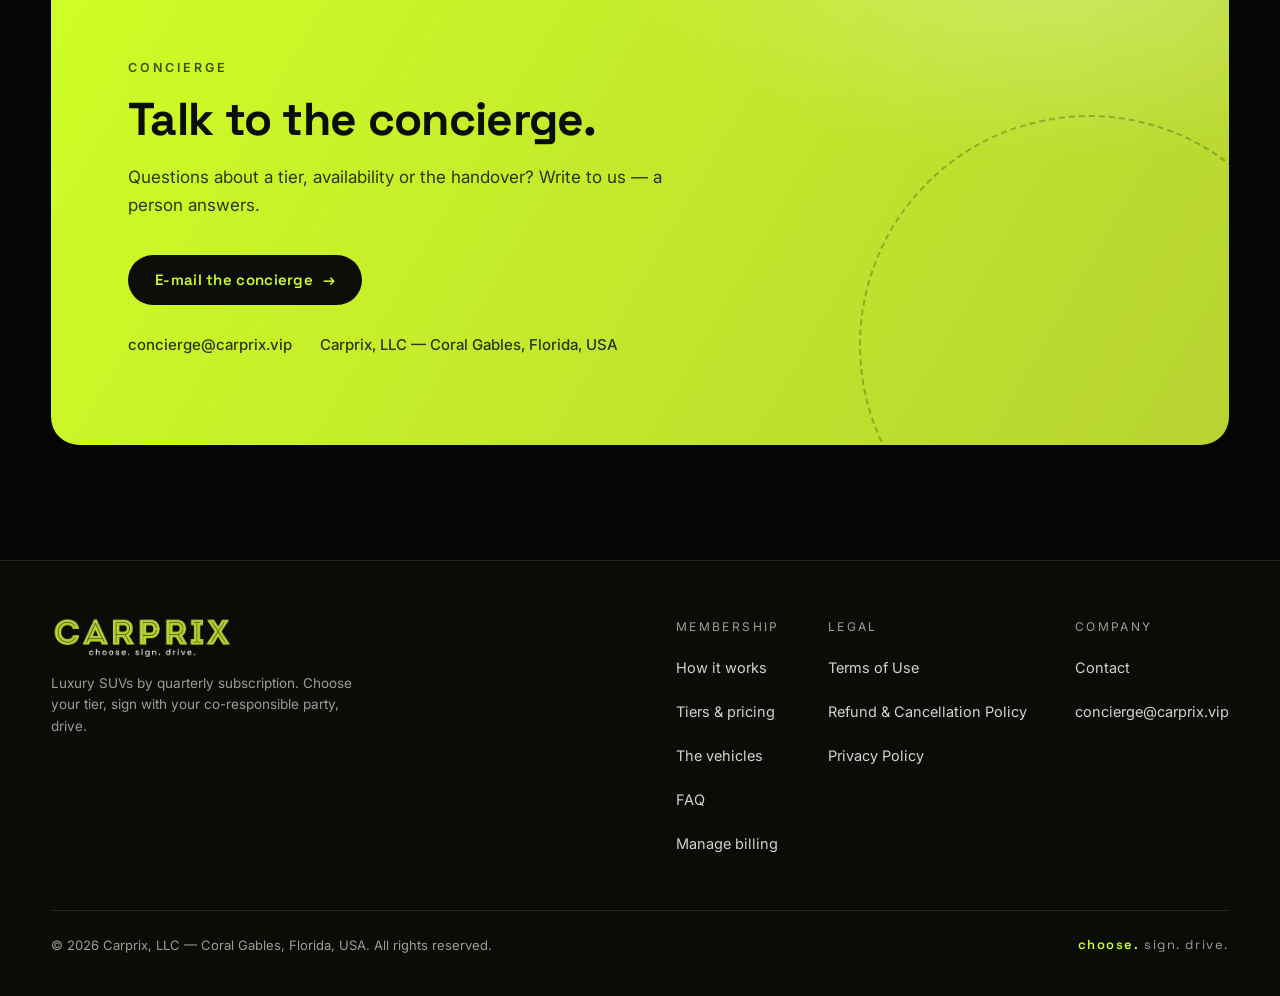
==== commit dad71420: "vehicles by tier, captions outside images, renderings without plates Co-Authored-By: Claude Fable 5." ====
--- a/index.html
+++ b/index.html
@@ -13,14 +13,14 @@
 <meta property="og:site_name" content="Carprix">
 <meta property="og:title" content="Carprix — Luxury SUVs, by subscription">
 <meta property="og:description" content="Quarterly membership in three tiers. One flat price in USD, vehicles sourced globally, two signatures, one agreement. choose. sign. drive.">
-<meta property="og:image" content="https://carprix.vip/assets/og-image.jpg?v=4">
+<meta property="og:image" content="https://carprix.vip/assets/og-image.jpg?v=5">
 <meta property="og:image:width" content="1200">
 <meta property="og:image:height" content="630">
 <meta property="og:image:alt" content="CARPRIX — choose. sign. drive. A tier DELTA SUV on the quay of Port Hercule, Monaco, at dusk (representative rendering).">
 <meta name="twitter:card" content="summary_large_image">
 <meta name="twitter:title" content="Carprix — Luxury SUVs, by subscription">
 <meta name="twitter:description" content="Quarterly membership in three tiers. One flat price in USD, vehicles sourced globally, two signatures, one agreement. choose. sign. drive.">
-<meta name="twitter:image" content="https://carprix.vip/assets/og-image.jpg?v=4">
+<meta name="twitter:image" content="https://carprix.vip/assets/og-image.jpg?v=5">
 <!-- Icons -->
 <link rel="icon" type="image/png" sizes="32x32" href="/assets/favicon-32.png">
 <link rel="icon" type="image/png" sizes="64x64" href="/assets/favicon-64.png">
@@ -29,7 +29,7 @@
 <link rel="preconnect" href="https://fonts.googleapis.com">
 <link rel="preconnect" href="https://fonts.gstatic.com" crossorigin>
 <link href="https://fonts.googleapis.com/css2?family=Space+Grotesk:wght@500;600;700&family=Inter:wght@400;500;600&display=swap" rel="stylesheet">
-<link rel="stylesheet" href="/css/carprix.css">
+<link rel="stylesheet" href="/css/carprix.css?v=5">
 <script type="application/ld+json">
 {
   "@context": "https://schema.org",
@@ -40,7 +40,7 @@
       "name": "Carprix, LLC",
       "url": "https://carprix.vip/",
       "logo": "https://carprix.vip/assets/logo-icon.png",
-      "image": "https://carprix.vip/assets/og-image.jpg?v=4",
+      "image": "https://carprix.vip/assets/og-image.jpg?v=5",
       "slogan": "choose. sign. drive.",
       "email": "concierge@carprix.vip",
       "address": { "@type": "PostalAddress", "addressLocality": "Coral Gables", "addressRegion": "FL", "addressCountry": "US" }
@@ -104,21 +104,10 @@
     <div class="hero-visual">
       <!-- Hero rendering (D21, 2026-09-03): tier DELTA vehicle at Port Hercule, Monaco — WebP 1400×1120 (118 KB) + 900w. -->
       <div class="ph hero-card has-photo">
-        <img class="ph__img" src="/assets/photos/hero-defender-1400.webp?v=4" srcset="/assets/photos/hero-defender-900.webp?v=4 900w, /assets/photos/hero-defender-1400.webp?v=4 1400w" sizes="(min-width: 1024px) 46vw, 100vw" width="1400" height="1120" alt="Land Rover Defender 110 (tier DELTA) on the quay of Port Hercule, Monaco, at dusk — representative rendering" fetchpriority="high" decoding="async">
+        <img class="ph__img" src="/assets/photos/hero-defender-1400.webp?v=5" srcset="/assets/photos/hero-defender-900.webp?v=5 900w, /assets/photos/hero-defender-1400.webp?v=5 1400w" sizes="(min-width: 1024px) 46vw, 100vw" width="1400" height="1120" alt="Land Rover Defender 110 (tier DELTA) on the quay of Port Hercule, Monaco, at dusk — representative rendering" fetchpriority="high" decoding="async">
         <div class="hero-card__words" aria-hidden="true"><span>choose.</span><span>sign.</span><span>drive.</span></div>
-        <div class="hero-card__meta" aria-hidden="true">
-          <div class="chip">
-            <div class="l">Membership tiers</div>
-            <div class="v">ALFA · BRAVO · DELTA</div>
-            <div class="s">Audi · BMW · Land Rover</div>
-          </div>
-          <div class="chip">
-            <div class="l">Billing</div>
-            <div class="v">Quarterly · USD</div>
-            <div class="s">in advance · renews quarterly</div>
-          </div>
-        </div>
       </div>
+      <p class="hero-visual__caption"><span>Tier DELTA · Land Rover Defender 110</span><span>Port Hercule, Monaco — representative rendering</span></p>
     </div>
   </div>
 </section>
@@ -227,19 +216,62 @@
   <div class="container">
     <div class="sec-head reveal">
       <div class="kicker">The vehicles</div>
-      <h2 id="fleet-title">Six models. Sourced globally.</h2>
+      <h2 id="fleet-title">Six models. Two per tier.</h2>
       <p>Carprix is a platform. Every vehicle in the program is supplied by an owner in our global network and made available to you under a single agreement — with Carprix only. Availability and demand decide where a vehicle comes from and where you drive it; the handover meeting point is confirmed when you sign. The specific vehicle, model year and specification are confirmed before delivery and recorded in the handover report.</p>
     </div>
-    <ul class="fleet__grid" role="list">
-      <!-- Tiles: representative renderings of each model in a Monaco setting (D21), WebP 880×550 ≤ 52 KB, lazy.
-           Every vehicle carries a Monaco-style "99 VIP" plate with a similar (not official) emblem — design/renderings/plates.py. -->
-      <li class="ph car reveal has-photo"><img class="ph__img" src="/assets/photos/tile-alfa-q3.webp?v=4" width="880" height="550" alt="Audi Q3 on the Avenue Princesse Grace seafront, Monaco — representative rendering" loading="lazy" decoding="async"><div class="car__tier">Tier ALFA</div><div class="car__name">Audi Q3</div></li>
-      <li class="ph car reveal has-photo"><img class="ph__img" src="/assets/photos/tile-alfa-evoque.webp?v=4" width="880" height="550" alt="Land Rover Evoque in front of the Casino de Monte-Carlo gardens — representative rendering" loading="lazy" decoding="async"><div class="car__tier">Tier ALFA</div><div class="car__name">Land Rover Evoque</div></li>
-      <li class="ph car reveal has-photo"><img class="ph__img" src="/assets/photos/tile-bravo-q5.webp?v=4" width="880" height="550" alt="Audi Q5 on the Moyenne Corniche above Monaco at sunset — representative rendering" loading="lazy" decoding="async"><div class="car__tier">Tier BRAVO</div><div class="car__name">Audi Q5</div></li>
-      <li class="ph car reveal has-photo"><img class="ph__img" src="/assets/photos/tile-bravo-x4.webp?v=4" width="880" height="550" alt="BMW X4 at the Fairmont hairpin tunnel, Monaco, at night — representative rendering" loading="lazy" decoding="async"><div class="car__tier">Tier BRAVO</div><div class="car__name">BMW X4</div></li>
-      <li class="ph car reveal has-photo"><img class="ph__img" src="/assets/photos/tile-delta-x5.webp?v=4" width="880" height="550" alt="BMW X5 on the Larvotto seafront, Monaco, at blue hour — representative rendering" loading="lazy" decoding="async"><div class="car__tier">Tier DELTA</div><div class="car__name">BMW X5</div></li>
-      <li class="ph car reveal has-photo"><img class="ph__img" src="/assets/photos/tile-delta-defender.webp?v=4" width="880" height="550" alt="Land Rover Defender 110 on the quay of Port Hercule, Monaco — representative rendering" loading="lazy" decoding="async"><div class="car__tier">Tier DELTA</div><div class="car__name">Land Rover Defender</div></li>
-    </ul>
+    <!-- Vehicles grouped BY TIER (owner, 2026-09-03): one column per tier, the tier's two models stacked, captions outside the
+         image (no text over the vehicles). Tiles: representative renderings in a Monaco setting (D21), WebP 880×550, lazy,
+         no plates (owner, 2026-09-03). Prices mirror the Membership cards — keep both in sync with the catalog. -->
+    <div class="fleet__tiers">
+      <section class="tier-col reveal" aria-labelledby="tier-alfa">
+        <header class="tier-col__head">
+          <span class="tier-col__kicker">Tier</span>
+          <h3 class="tier-col__name" id="tier-alfa">ALFA</h3>
+          <span class="tier-col__price">USD 12,000 <small>/ quarter</small></span>
+        </header>
+        <figure class="car">
+          <div class="car__media"><img src="/assets/photos/tile-alfa-q3.webp?v=5" width="880" height="550" alt="Audi Q3 on the Avenue Princesse Grace seafront, Monaco — representative rendering" loading="lazy" decoding="async"></div>
+          <figcaption class="car__name">Audi Q3</figcaption>
+        </figure>
+        <figure class="car">
+          <div class="car__media"><img src="/assets/photos/tile-alfa-evoque.webp?v=5" width="880" height="550" alt="Land Rover Evoque in front of the Casino de Monte-Carlo gardens — representative rendering" loading="lazy" decoding="async"></div>
+          <figcaption class="car__name">Land Rover Evoque</figcaption>
+        </figure>
+        <a class="tier-col__link" href="#membership">Choose ALFA <span class="arr" aria-hidden="true">→</span></a>
+      </section>
+      <section class="tier-col reveal" aria-labelledby="tier-bravo">
+        <header class="tier-col__head">
+          <span class="tier-col__kicker">Tier</span>
+          <h3 class="tier-col__name" id="tier-bravo">BRAVO</h3>
+          <span class="tier-col__price">USD 18,000 <small>/ quarter</small></span>
+        </header>
+        <figure class="car">
+          <div class="car__media"><img src="/assets/photos/tile-bravo-q5.webp?v=5" width="880" height="550" alt="Audi Q5 on the Moyenne Corniche above Monaco at sunset — representative rendering" loading="lazy" decoding="async"></div>
+          <figcaption class="car__name">Audi Q5</figcaption>
+        </figure>
+        <figure class="car">
+          <div class="car__media"><img src="/assets/photos/tile-bravo-x4.webp?v=5" width="880" height="550" alt="BMW X4 at the Fairmont hairpin tunnel, Monaco, at night — representative rendering" loading="lazy" decoding="async"></div>
+          <figcaption class="car__name">BMW X4</figcaption>
+        </figure>
+        <a class="tier-col__link" href="#membership">Choose BRAVO <span class="arr" aria-hidden="true">→</span></a>
+      </section>
+      <section class="tier-col reveal" aria-labelledby="tier-delta">
+        <header class="tier-col__head">
+          <span class="tier-col__kicker">Tier</span>
+          <h3 class="tier-col__name" id="tier-delta">DELTA</h3>
+          <span class="tier-col__price">USD 24,000 <small>/ quarter</small></span>
+        </header>
+        <figure class="car">
+          <div class="car__media"><img src="/assets/photos/tile-delta-x5.webp?v=5" width="880" height="550" alt="BMW X5 on the Larvotto seafront, Monaco, at blue hour — representative rendering" loading="lazy" decoding="async"></div>
+          <figcaption class="car__name">BMW X5</figcaption>
+        </figure>
+        <figure class="car">
+          <div class="car__media"><img src="/assets/photos/tile-delta-defender.webp?v=5" width="880" height="550" alt="Land Rover Defender 110 on the quay of Port Hercule, Monaco — representative rendering" loading="lazy" decoding="async"></div>
+          <figcaption class="car__name">Land Rover Defender</figcaption>
+        </figure>
+        <a class="tier-col__link" href="#membership">Choose DELTA <span class="arr" aria-hidden="true">→</span></a>
+      </section>
+    </div>
     <p class="fleet__note">Models are representative of each tier; Carprix may substitute an equivalent vehicle of the same tier. Vehicle images are representative renderings, not photographs of a specific vehicle — the actual vehicle, model year and specification are confirmed before delivery. Manufacturer names are used only to identify the vehicles offered; Carprix is not affiliated with any manufacturer.</p>
   </div>
 </section>
--- a/css/carprix.css
+++ b/css/carprix.css
@@ -189,7 +189,7 @@
 .hero-card.has-photo .chip { padding: 10px 14px; }
 .hero-card.has-photo .chip .v { font-size: 15px; }
 .hero-visual { position: relative; }
-.hero-card { min-height: 380px; padding: clamp(24px, 4vw, 40px); display: flex; flex-direction: column; justify-content: space-between; gap: 28px; }
+.hero-card { min-height: 380px; padding: clamp(24px, 4vw, 40px); display: flex; flex-direction: column; justify-content: flex-start; gap: 28px; }
 .hero-card__words { position: relative; z-index: 2; text-shadow: 0 2px 24px rgba(0, 0, 0, .55); font-family: var(--font-display); font-weight: 500; font-size: clamp(34px, 5vw, 62px); line-height: 1.02; letter-spacing: -.02em; }
 .hero-card__words span { display: block; color: var(--muted); }
 .hero-card__words span:first-child { color: var(--text); }
@@ -266,12 +266,32 @@
 .pricing__foot { margin-top: 28px; font-size: 13.5px; line-height: 1.65; color: var(--muted); max-width: 90ch; }
 .pricing__foot strong { color: var(--text); font-weight: 600; }
 
-/* Fleet */
-.fleet__grid { display: grid; gap: 16px; grid-template-columns: 1fr; }
-.car { min-height: 220px; padding: 22px; display: flex; flex-direction: column; justify-content: flex-end; }
-.car__tier { position: relative; z-index: 2; font-family: var(--font-display); font-size: 12px; letter-spacing: .22em; color: var(--lime); }
-.car__name { position: relative; z-index: 2; font-family: var(--font-display); font-weight: 600; font-size: 22px; margin-top: 6px; }
+/* Fleet — one column per tier (owner, 2026-09-03): the tier's two models stacked, captions under the images (never over
+   the vehicle), a lime rule + tier name on top of each column so the grouping reads at a glance. */
+.fleet__tiers { display: grid; gap: 18px; grid-template-columns: 1fr; }
+.tier-col {
+  position: relative; display: flex; flex-direction: column; gap: 12px; padding: 18px 14px 16px;
+  border-radius: var(--radius); border: 1px solid var(--line);
+  background: linear-gradient(180deg, rgba(255, 255, 255, .045), rgba(255, 255, 255, .012) 60%, transparent);
+}
+.tier-col::before { content: ""; position: absolute; top: -1px; left: 22px; right: 22px; height: 3px; border-radius: 0 0 3px 3px; background: var(--lime); box-shadow: 0 0 22px rgba(207, 254, 37, .45); }
+.tier-col__head { display: flex; align-items: baseline; flex-wrap: wrap; gap: 4px 12px; padding: 4px 6px 8px; }
+.tier-col__kicker { font-size: 11.5px; font-weight: 600; letter-spacing: .24em; text-transform: uppercase; color: var(--lime); }
+.tier-col__name { font-family: var(--font-display); font-weight: 700; font-size: 28px; letter-spacing: .06em; line-height: 1; margin: 0; }
+.tier-col__price { margin-left: auto; font-size: 14px; color: var(--text); font-weight: 500; white-space: nowrap; }
+.tier-col__price small { font-size: 12.5px; color: var(--muted); font-weight: 400; }
+.car { margin: 0; border-radius: var(--radius-sm); overflow: hidden; border: 1px solid var(--line); background: var(--bg-2); }
+.car__media { aspect-ratio: 16 / 10; overflow: hidden; background: #0F120A; }
+.car__media img { display: block; width: 100%; height: 100%; object-fit: cover; transition: transform .6s ease; }
+.car:hover .car__media img { transform: scale(1.03); }
+.car__name { padding: 12px 14px 13px; font-family: var(--font-display); font-weight: 600; font-size: 18px; letter-spacing: -.01em; border-top: 1px solid var(--line); }
+.tier-col__link { align-self: flex-start; margin: 4px 6px 0; font-weight: 600; font-size: 14px; color: var(--lime); text-decoration: none; }
+.tier-col__link .arr { display: inline-block; transition: transform .2s ease; }
+.tier-col__link:hover .arr { transform: translateX(4px); }
 .fleet__note { margin-top: 20px; font-size: 13.5px; color: var(--muted); }
+/* Hero caption under the rendering (text never over the vehicle) */
+.hero-visual__caption { display: flex; justify-content: space-between; flex-wrap: wrap; gap: 4px 16px; margin: 12px 6px 0; font-size: 12.5px; color: var(--muted); }
+.hero-visual__caption span:first-child { color: var(--text); font-weight: 500; }
 
 /* Co-responsible party (co-signer) */
 .cosign__grid { display: grid; grid-template-columns: 1fr; gap: 40px; align-items: start; }
@@ -538,7 +558,6 @@
 @media (min-width: 640px) {
   .fields { grid-template-columns: 1fr 1fr; }
   .fields .field--full { grid-column: 1 / -1; }
-  .fleet__grid { grid-template-columns: repeat(2, 1fr); }
   .tier-picker { grid-template-columns: repeat(3, 1fr); }
 }
 @media (min-width: 760px) {
@@ -547,7 +566,7 @@
 }
 @media (min-width: 900px) {
   .brand img, .brand picture img { height: 40px; }
-  .fleet__grid { grid-template-columns: repeat(3, 1fr); }
+  .fleet__tiers { grid-template-columns: repeat(3, 1fr); }
   .cosign__grid { grid-template-columns: 1.1fr .9fr; gap: 64px; }
   .legal__grid { grid-template-columns: 220px 1fr; gap: 56px; }
   .legal__toc { display: block; }
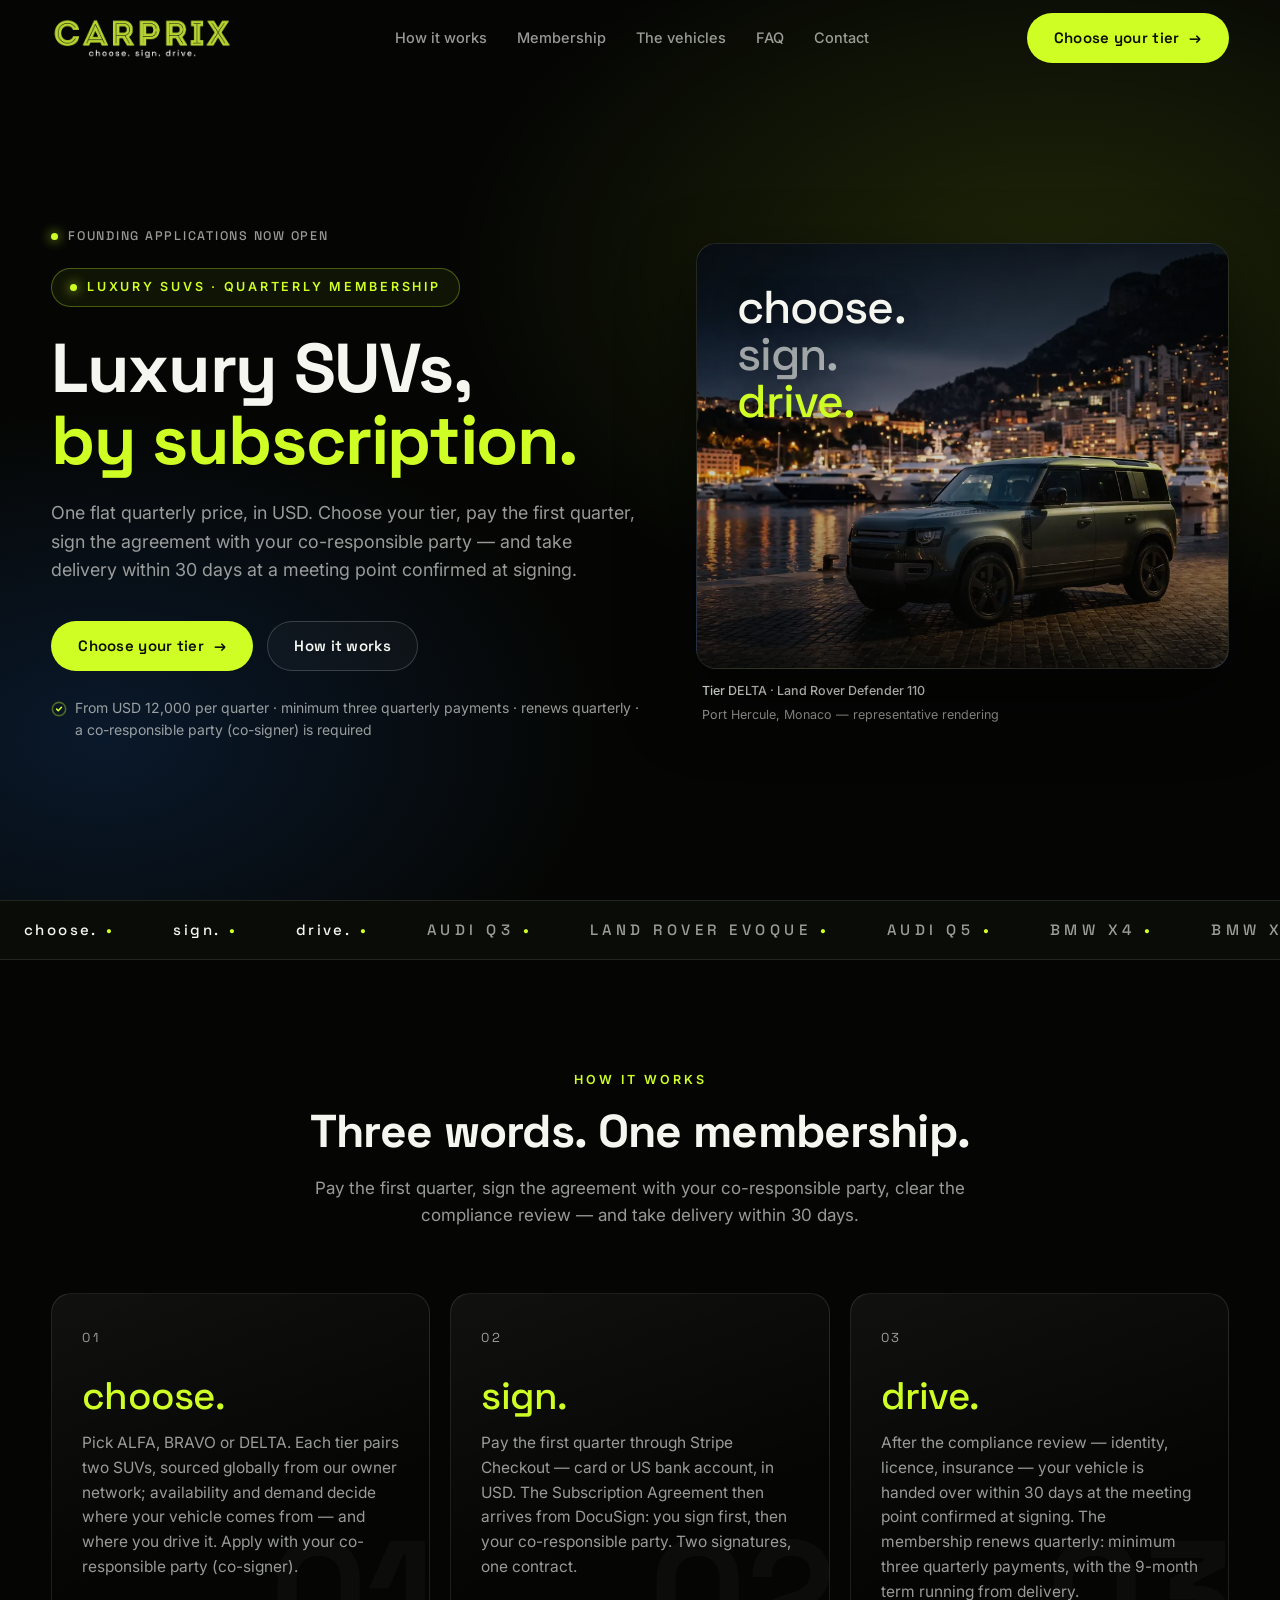
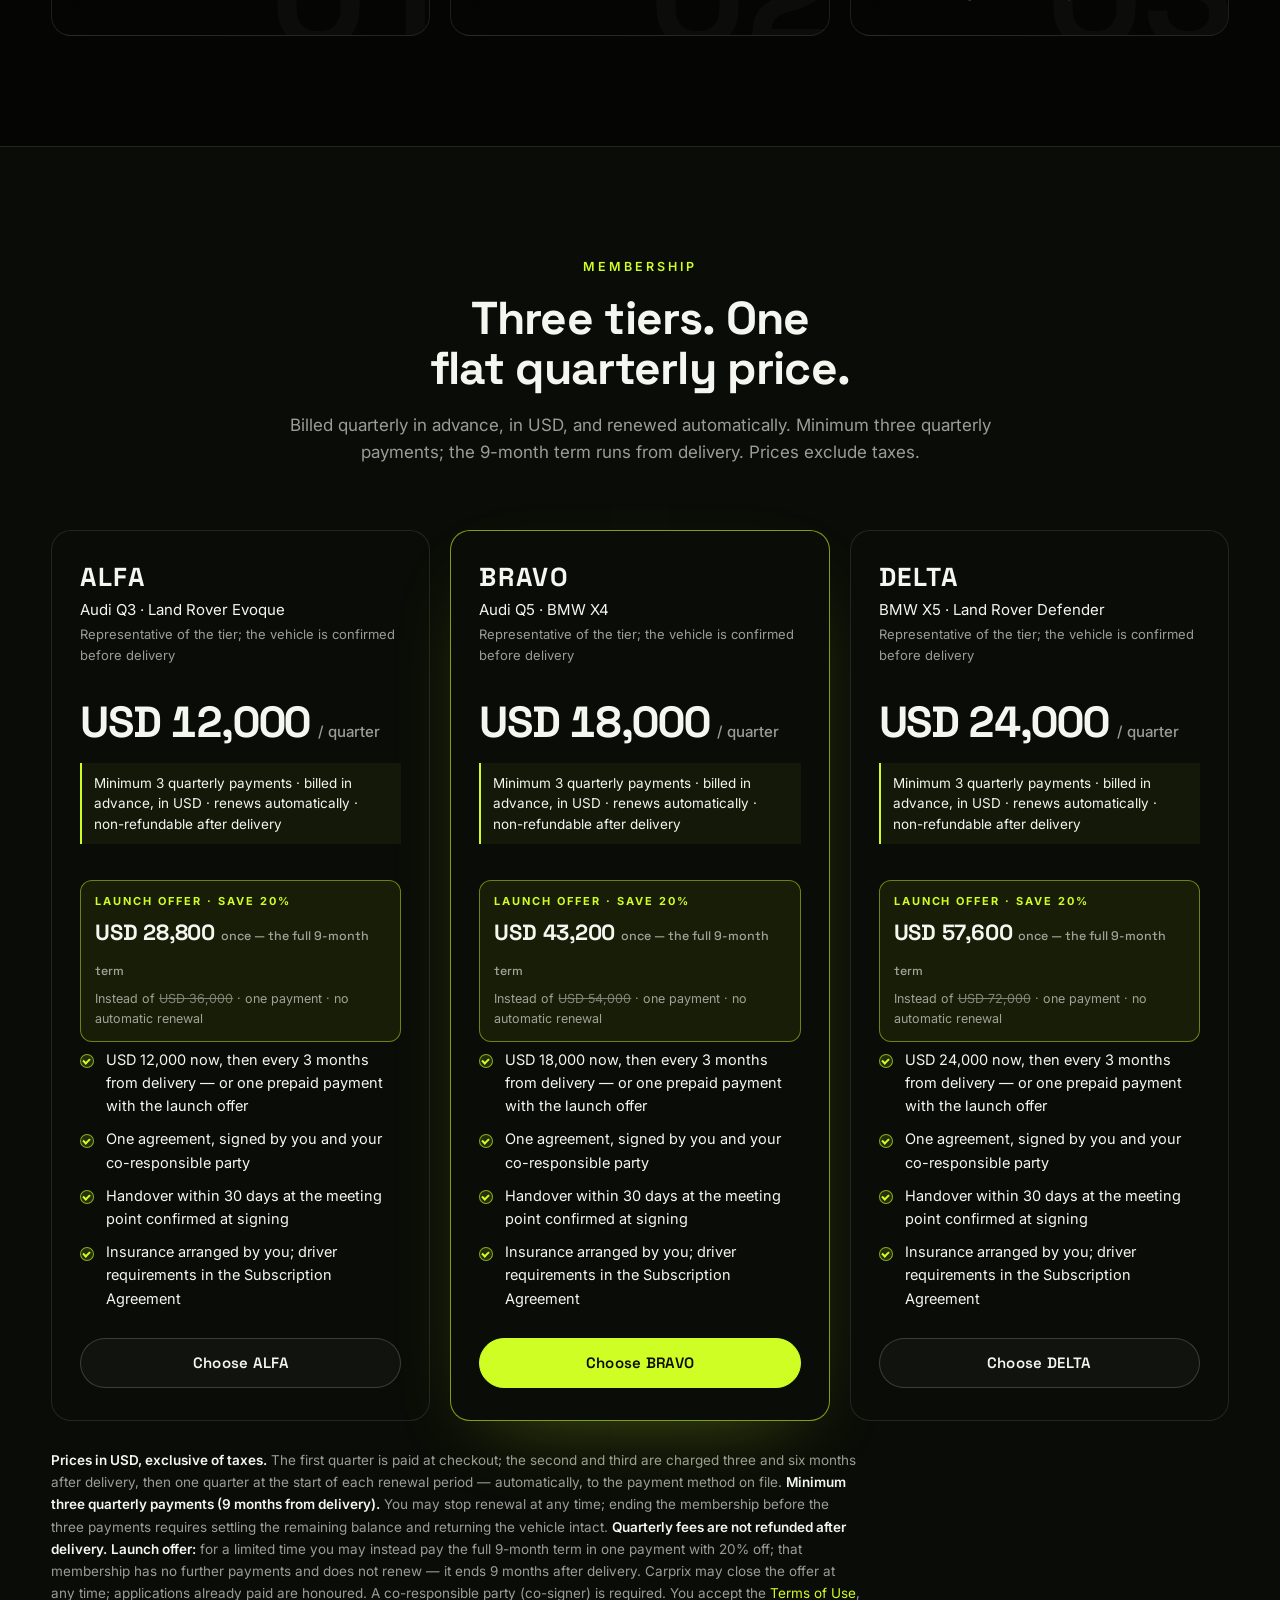
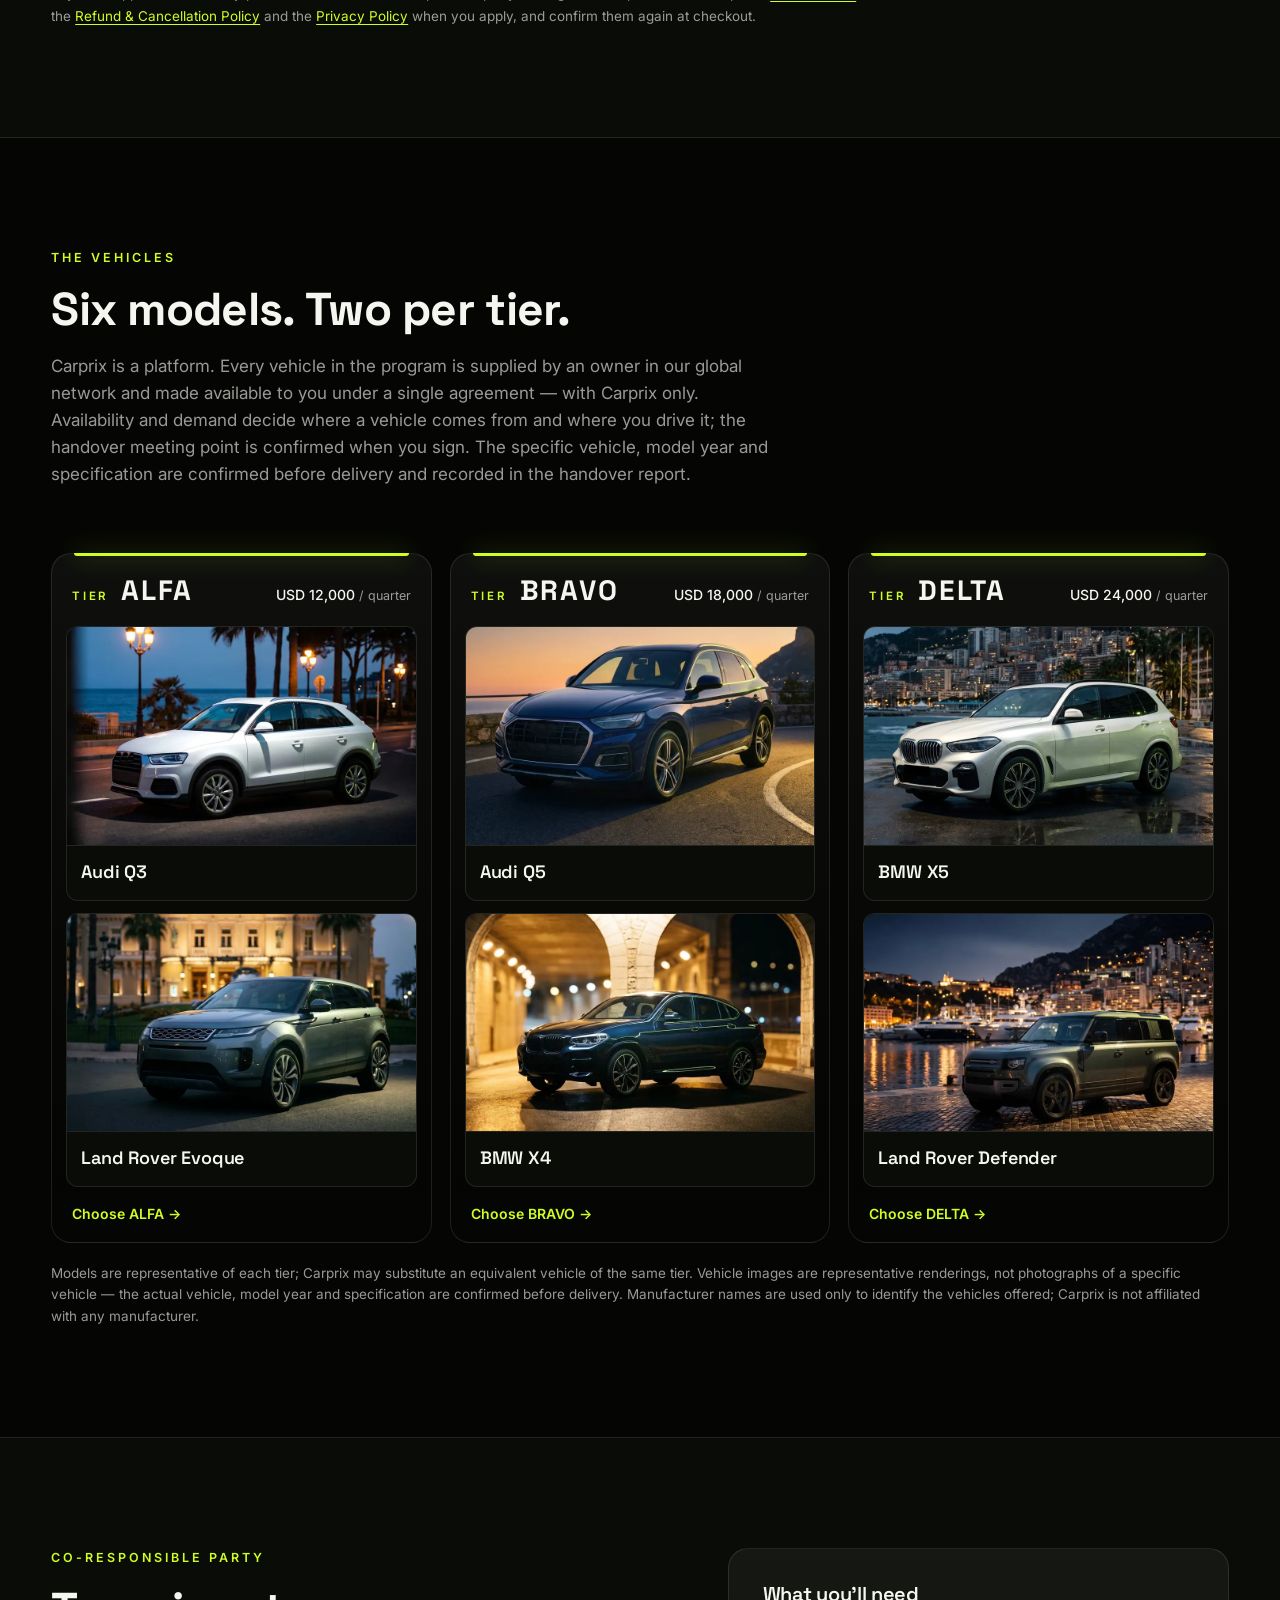
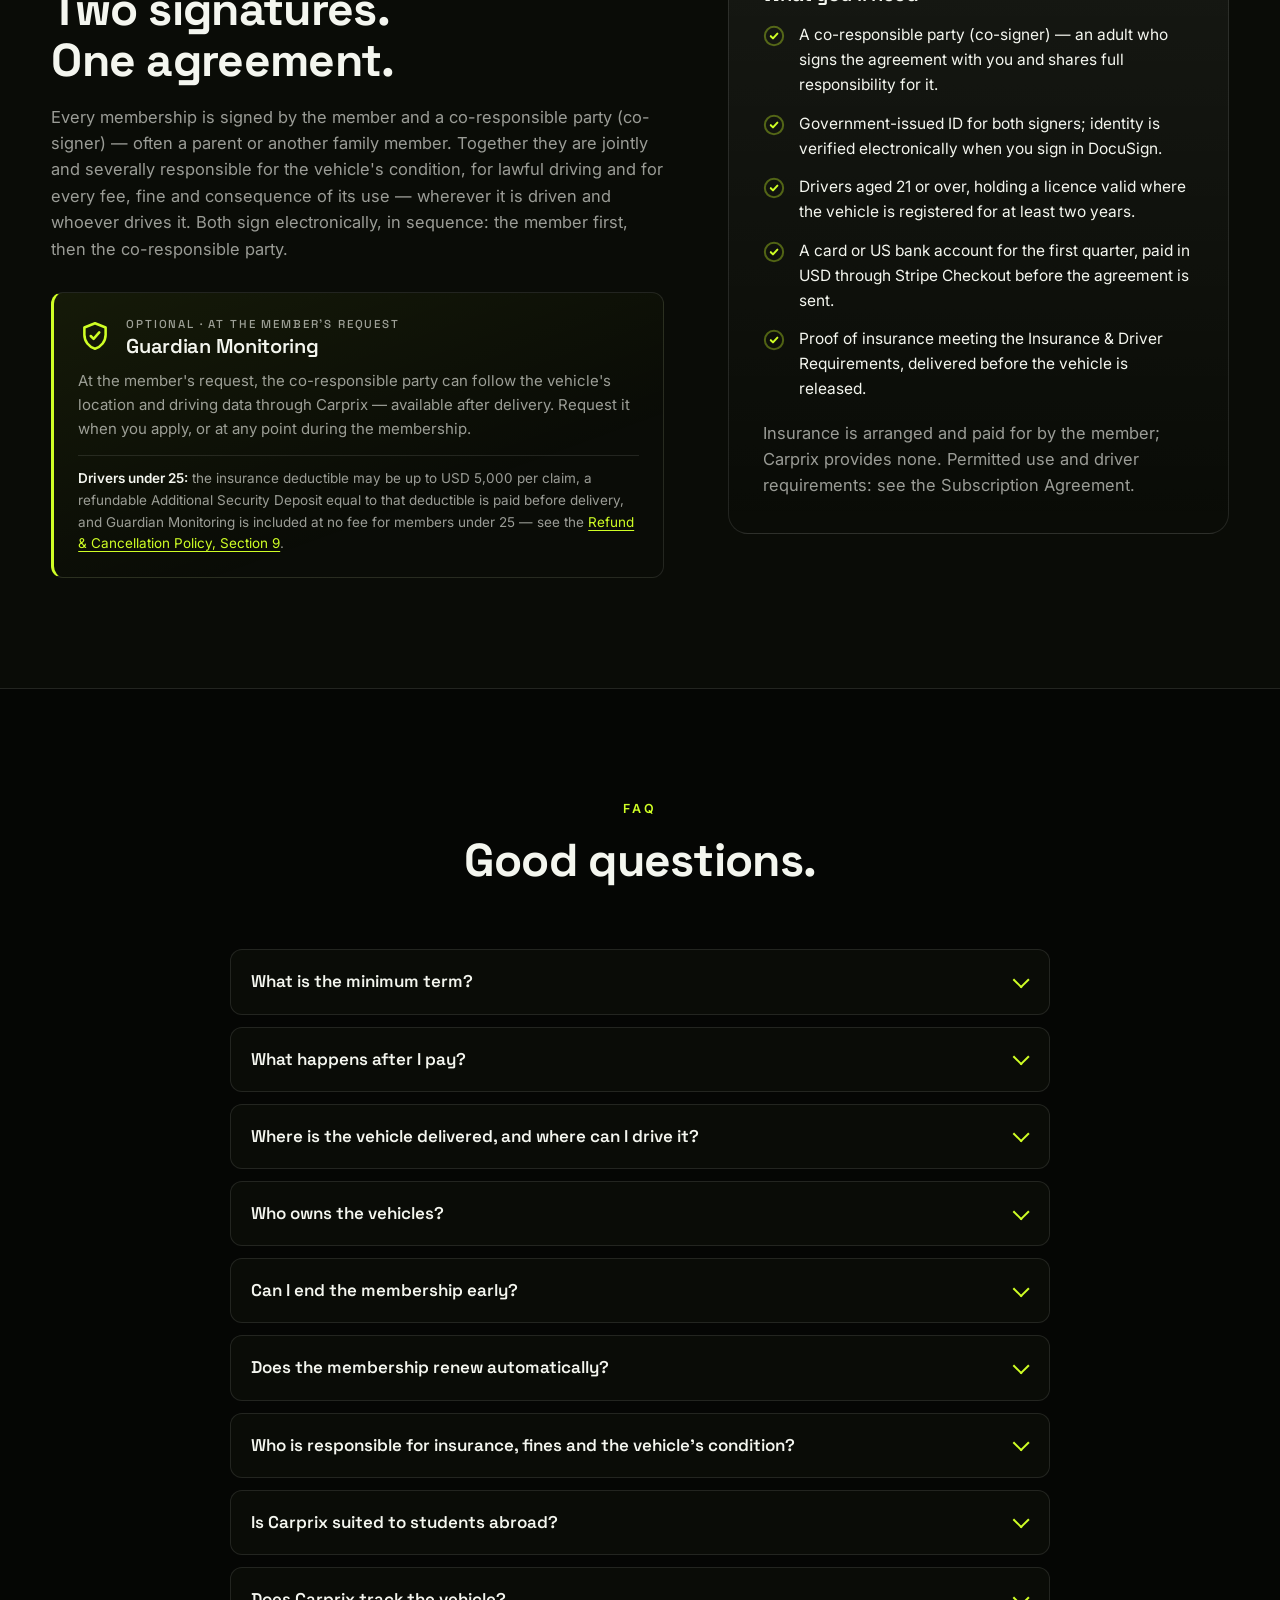
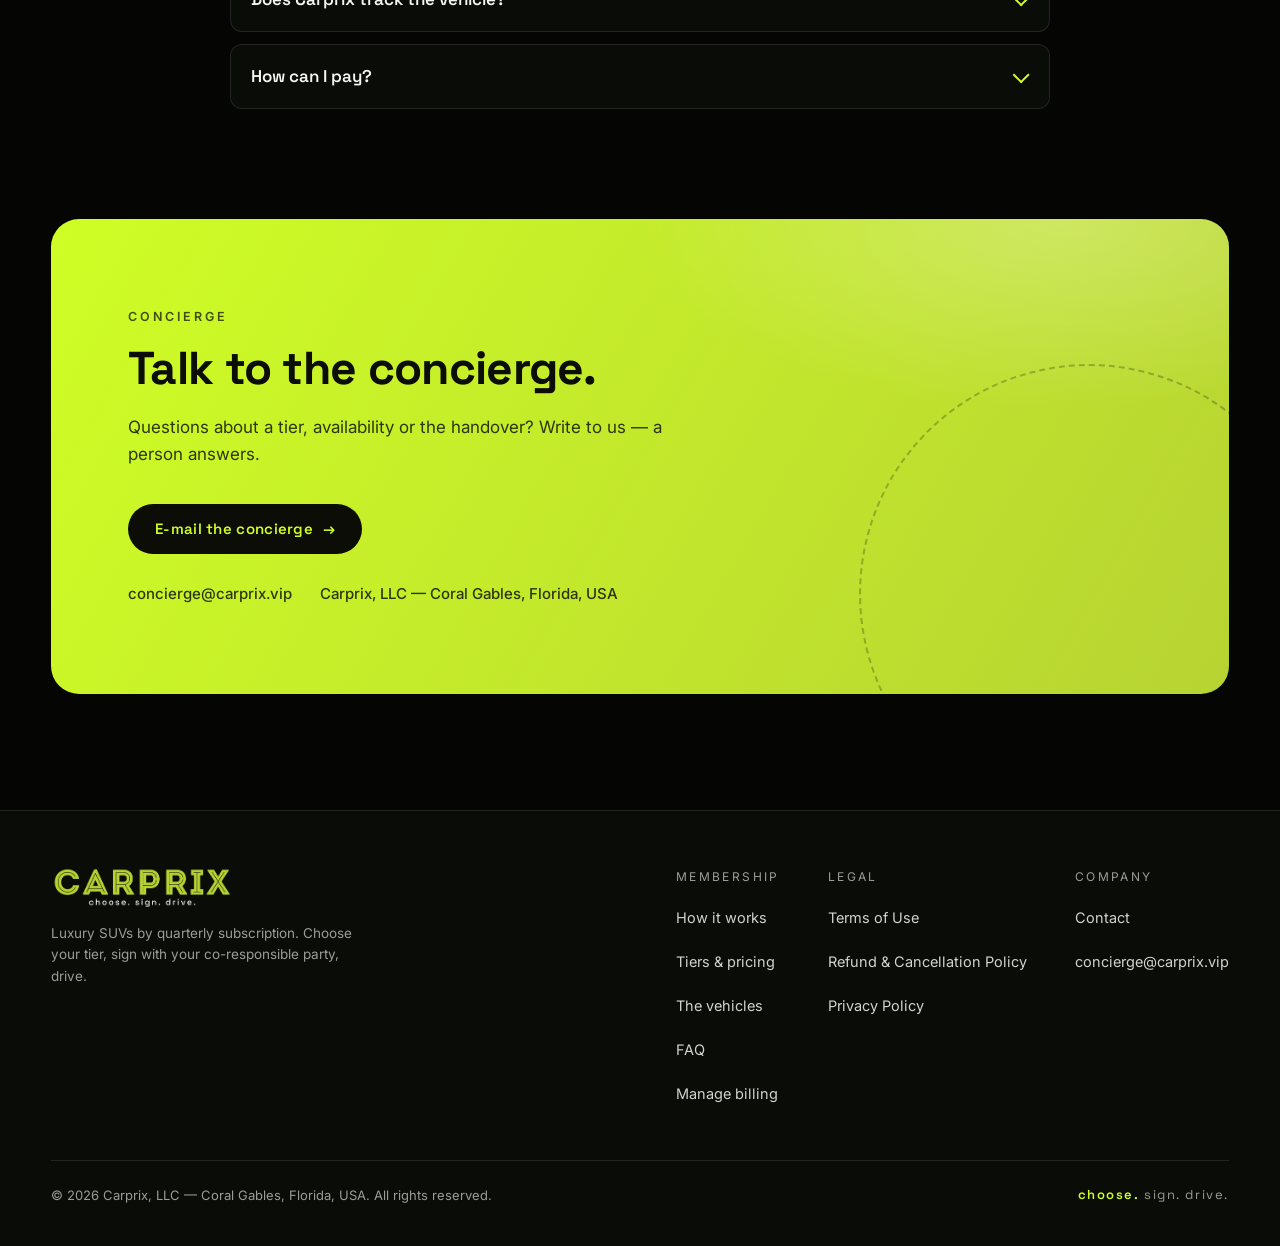
==== commit aa443977: "Launch offer (D24): prepaid term on the pricing cards, join form billing choice, continue/manage pre" ====
--- a/index.html
+++ b/index.html
@@ -167,8 +167,14 @@
         <p class="plan__vehicles">Audi Q3 · Land Rover Evoque <small>Representative of the tier; the vehicle is confirmed before delivery</small></p>
         <div class="plan__price"><span class="plan__amount">USD 12,000</span><span class="plan__period">/ quarter</span></div>
         <p class="plan__note">Minimum 3 quarterly payments · billed in advance, in USD · renews automatically · non-refundable after delivery</p>
+        <!-- D24 launch offer (v0.3.8): amounts mirror lambda/src/lib/catalog.mjs launchPrepayAmount(); hidden by JS when GET /health says the offer is closed -->
+        <div class="plan__offer" data-launch-offer="alfa">
+          <span class="plan__offer-tag">Launch offer · save 20%</span>
+          <span class="plan__offer-price"><span data-offer-amount>USD 28,800</span> <small>once — the full 9-month term</small></span>
+          <span class="plan__offer-note">Instead of <s data-offer-full>USD 36,000</s> · one payment · no automatic renewal</span>
+        </div>
         <ul class="plan__features">
-          <li>USD 12,000 now, then every 3 months from delivery</li>
+          <li>USD 12,000 now, then every 3 months from delivery — or one prepaid payment with the launch offer</li>
           <li>One agreement, signed by you and your co-responsible party</li>
           <li>Handover within 30 days at the meeting point confirmed at signing</li>
           <li>Insurance arranged by you; driver requirements in the Subscription Agreement</li>
@@ -181,8 +187,14 @@
         <p class="plan__vehicles">Audi Q5 · BMW X4 <small>Representative of the tier; the vehicle is confirmed before delivery</small></p>
         <div class="plan__price"><span class="plan__amount">USD 18,000</span><span class="plan__period">/ quarter</span></div>
         <p class="plan__note">Minimum 3 quarterly payments · billed in advance, in USD · renews automatically · non-refundable after delivery</p>
+        <!-- D24 launch offer (v0.3.8): amounts mirror lambda/src/lib/catalog.mjs launchPrepayAmount(); hidden by JS when GET /health says the offer is closed -->
+        <div class="plan__offer" data-launch-offer="bravo">
+          <span class="plan__offer-tag">Launch offer · save 20%</span>
+          <span class="plan__offer-price"><span data-offer-amount>USD 43,200</span> <small>once — the full 9-month term</small></span>
+          <span class="plan__offer-note">Instead of <s data-offer-full>USD 54,000</s> · one payment · no automatic renewal</span>
+        </div>
         <ul class="plan__features">
-          <li>USD 18,000 now, then every 3 months from delivery</li>
+          <li>USD 18,000 now, then every 3 months from delivery — or one prepaid payment with the launch offer</li>
           <li>One agreement, signed by you and your co-responsible party</li>
           <li>Handover within 30 days at the meeting point confirmed at signing</li>
           <li>Insurance arranged by you; driver requirements in the Subscription Agreement</li>
@@ -195,8 +207,14 @@
         <p class="plan__vehicles">BMW X5 · Land Rover Defender <small>Representative of the tier; the vehicle is confirmed before delivery</small></p>
         <div class="plan__price"><span class="plan__amount">USD 24,000</span><span class="plan__period">/ quarter</span></div>
         <p class="plan__note">Minimum 3 quarterly payments · billed in advance, in USD · renews automatically · non-refundable after delivery</p>
+        <!-- D24 launch offer (v0.3.8): amounts mirror lambda/src/lib/catalog.mjs launchPrepayAmount(); hidden by JS when GET /health says the offer is closed -->
+        <div class="plan__offer" data-launch-offer="delta">
+          <span class="plan__offer-tag">Launch offer · save 20%</span>
+          <span class="plan__offer-price"><span data-offer-amount>USD 57,600</span> <small>once — the full 9-month term</small></span>
+          <span class="plan__offer-note">Instead of <s data-offer-full>USD 72,000</s> · one payment · no automatic renewal</span>
+        </div>
         <ul class="plan__features">
-          <li>USD 24,000 now, then every 3 months from delivery</li>
+          <li>USD 24,000 now, then every 3 months from delivery — or one prepaid payment with the launch offer</li>
           <li>One agreement, signed by you and your co-responsible party</li>
           <li>Handover within 30 days at the meeting point confirmed at signing</li>
           <li>Insurance arranged by you; driver requirements in the Subscription Agreement</li>
@@ -206,7 +224,7 @@
     </div>
 
     <p class="pricing__foot reveal">
-      <strong>Prices in USD, exclusive of taxes.</strong> The first quarter is paid at checkout; the second and third are charged three and six months after delivery, then one quarter at the start of each renewal period — automatically, to the payment method on file. <strong>Minimum three quarterly payments (9 months from delivery).</strong> You may stop renewal at any time; ending the membership before the three payments requires settling the remaining balance and returning the vehicle intact. <strong>Quarterly fees are not refunded after delivery.</strong> A co-responsible party (co-signer) is required. You accept the <a href="/terms/">Terms of Use</a>, the <a href="/refund-policy/">Refund &amp; Cancellation Policy</a> and the <a href="/privacy/">Privacy Policy</a> when you apply, and confirm them again at checkout.
+      <strong>Prices in USD, exclusive of taxes.</strong> The first quarter is paid at checkout; the second and third are charged three and six months after delivery, then one quarter at the start of each renewal period — automatically, to the payment method on file. <strong>Minimum three quarterly payments (9 months from delivery).</strong> You may stop renewal at any time; ending the membership before the three payments requires settling the remaining balance and returning the vehicle intact. <strong>Quarterly fees are not refunded after delivery.</strong> <span data-launch-offer><strong>Launch offer:</strong> for a limited time you may instead pay the full 9-month term in one payment with 20% off; that membership has no further payments and does not renew — it ends 9 months after delivery. Carprix may close the offer at any time; applications already paid are honoured.</span> A co-responsible party (co-signer) is required. You accept the <a href="/terms/">Terms of Use</a>, the <a href="/refund-policy/">Refund &amp; Cancellation Policy</a> and the <a href="/privacy/">Privacy Policy</a> when you apply, and confirm them again at checkout.
     </p>
   </div>
 </section>
@@ -428,5 +446,13 @@
 </footer>
 
 <script src="/js/site.js" defer></script>
+<script src="/js/billing.js" defer></script>
+<script>
+  // D24: hide the launch-offer blocks when the API says the offer is closed (default markup shows them; the API is the switch).
+  window.addEventListener('DOMContentLoaded', function () {
+    if (!window.CB || !CB.health) return;
+    CB.health().then(function (h) { CB.ui.renderLaunchOffer(document, h); }).catch(function () {});
+  });
+</script>
 </body>
 </html>
--- a/css/carprix.css
+++ b/css/carprix.css
@@ -266,6 +266,18 @@
 .pricing__foot { margin-top: 28px; font-size: 13.5px; line-height: 1.65; color: var(--muted); max-width: 90ch; }
 .pricing__foot strong { color: var(--text); font-weight: 600; }
 
+/* Launch offer (D24) — block inside the pricing cards + the join form's billing option */
+.plan__offer { margin: 14px 0 6px; padding: 12px 14px; border-radius: var(--radius-sm); border: 1px solid rgba(207, 254, 37, .45); background: rgba(207, 254, 37, .07); display: grid; gap: 4px; }
+.plan__offer-tag { font-size: 11px; font-weight: 700; letter-spacing: .18em; text-transform: uppercase; color: var(--lime); }
+.plan__offer-price { font-family: var(--font-display); font-weight: 700; font-size: 22px; letter-spacing: -.01em; }
+.plan__offer-price small { font-family: var(--font-body, inherit); font-weight: 500; font-size: 12.5px; color: var(--muted); letter-spacing: 0; }
+.plan__offer-note { font-size: 12.5px; color: var(--muted); }
+.plan__offer-note s { color: var(--muted-2); }
+.tier-picker--billing { grid-template-columns: 1fr; }
+.tier-option--offer .tier-option__box { border-color: rgba(207, 254, 37, .45); }
+.offer-tag { color: var(--lime); font-weight: 700; }
+@media (min-width: 640px) { .tier-picker--billing { grid-template-columns: repeat(2, 1fr); } }
+
 /* Fleet — one column per tier (owner, 2026-09-03): the tier's two models stacked, captions under the images (never over
    the vehicle), a lime rule + tier name on top of each column so the grouping reads at a glance. */
 .fleet__tiers { display: grid; gap: 18px; grid-template-columns: 1fr; }
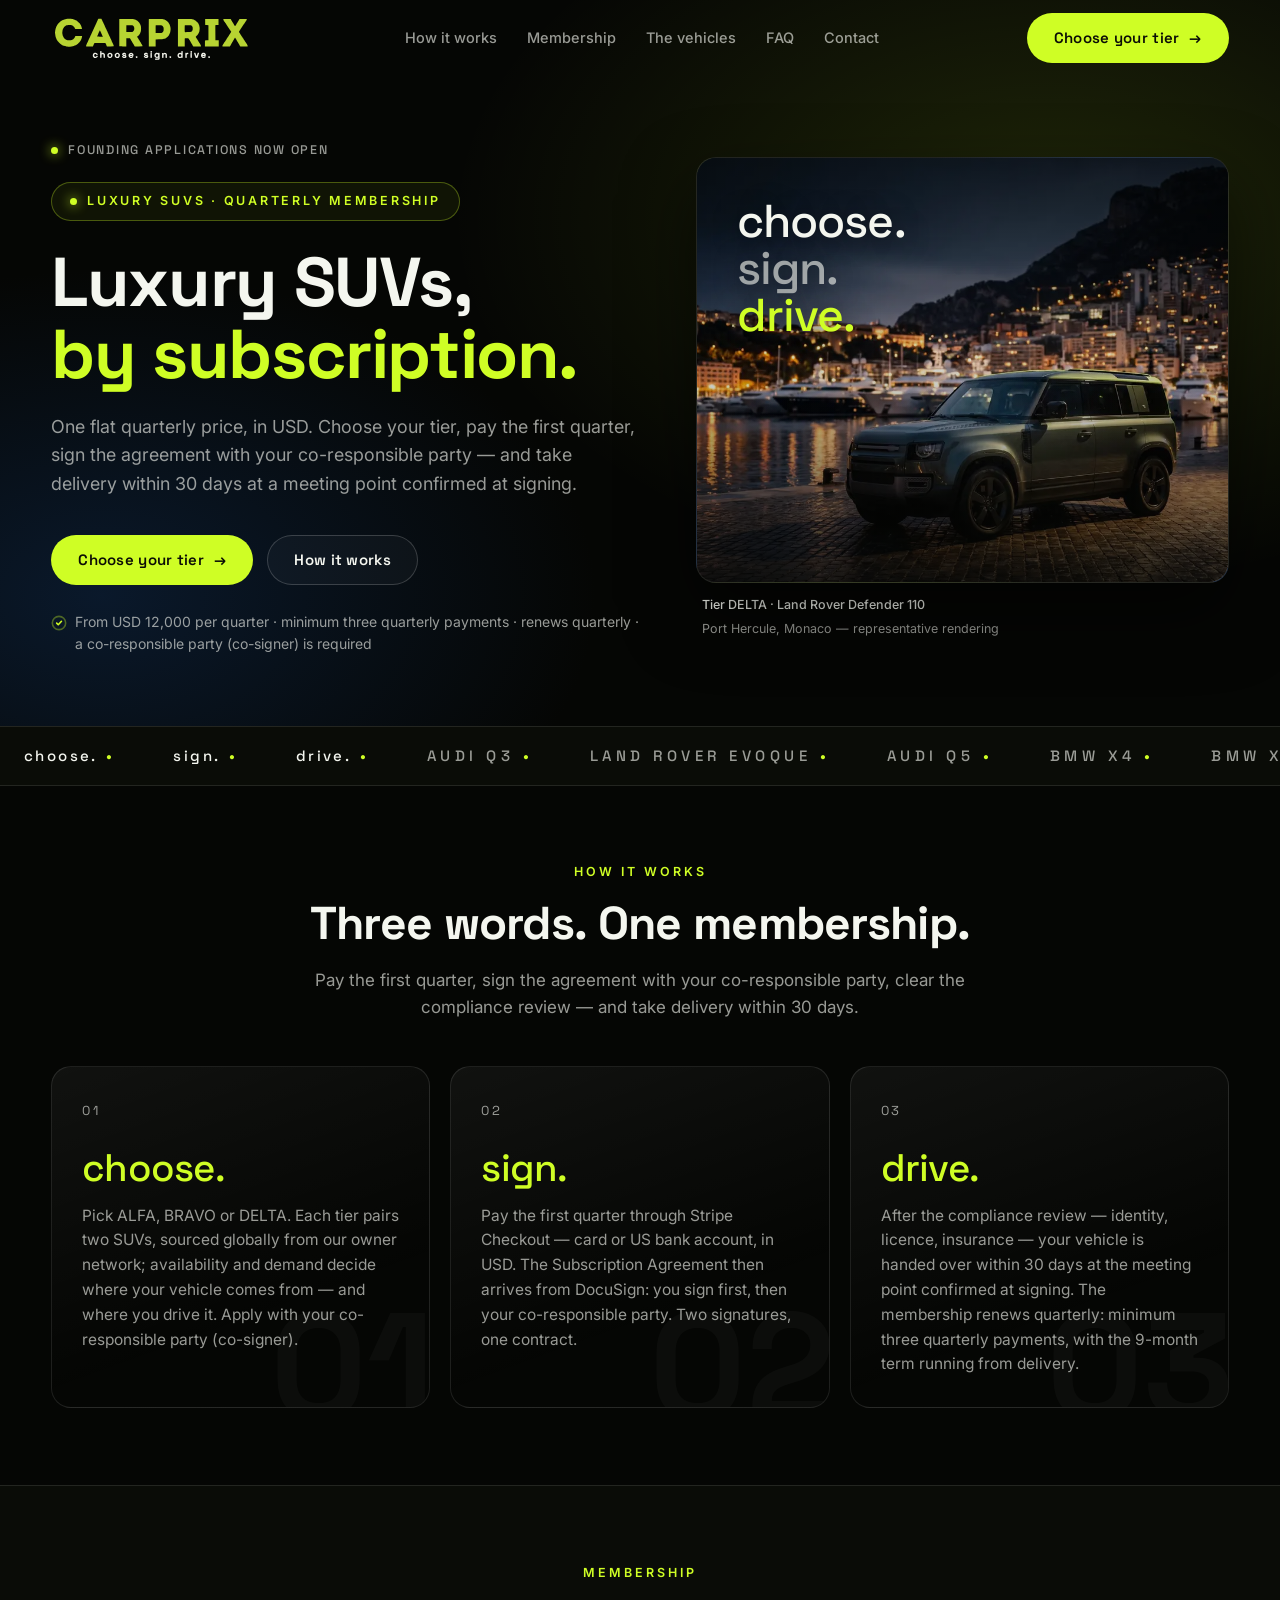
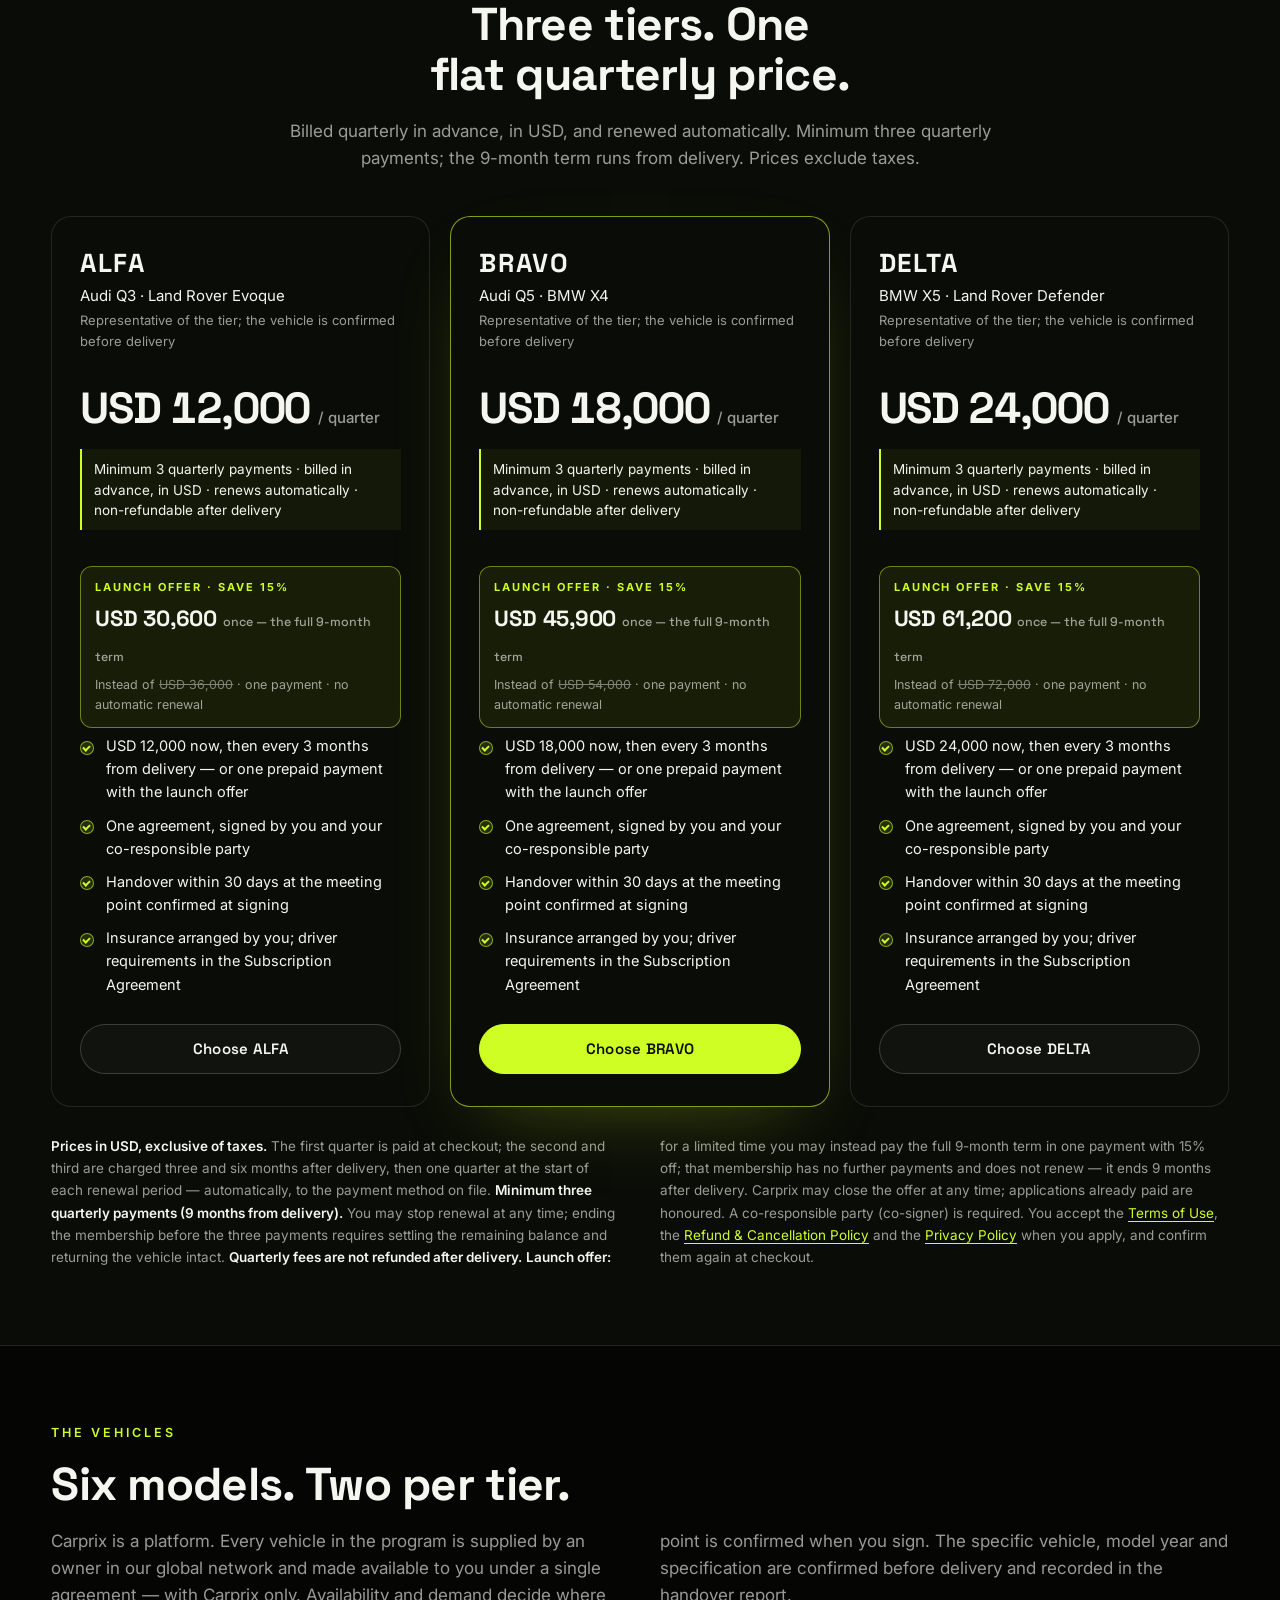
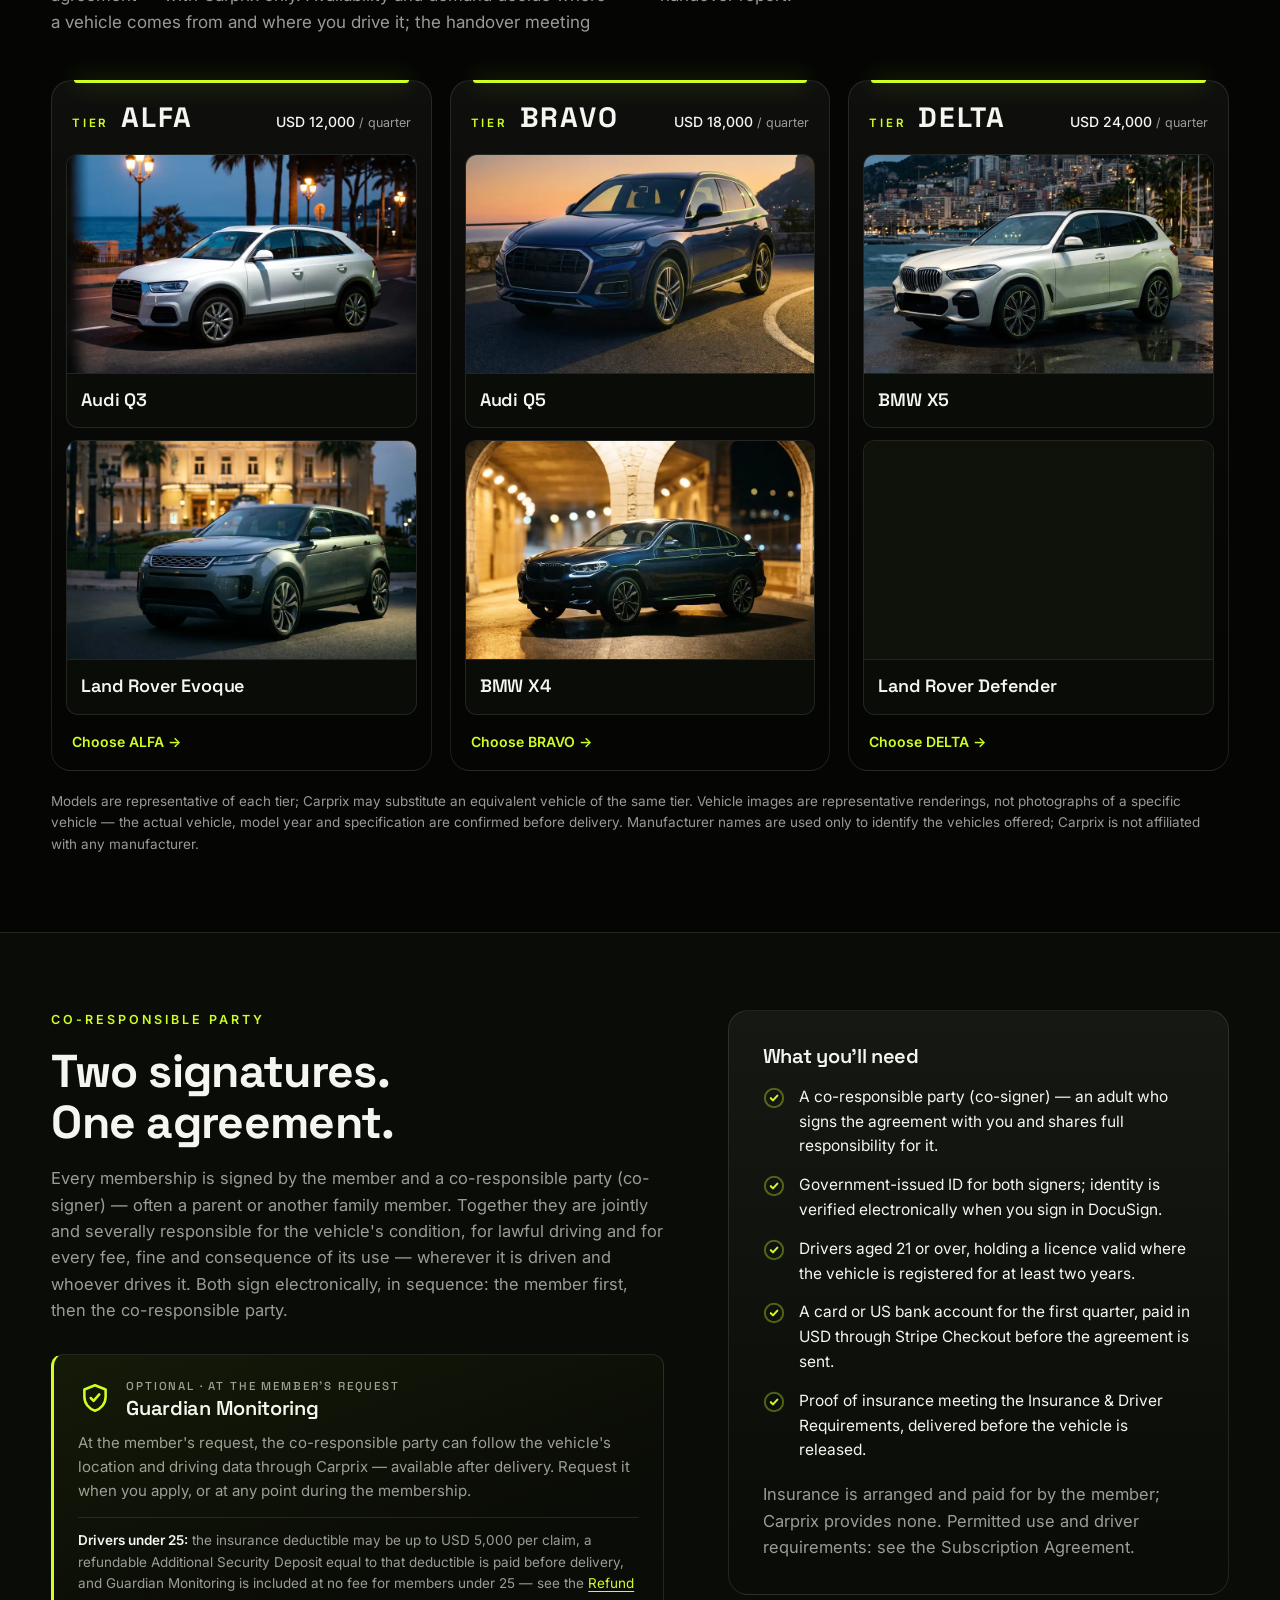
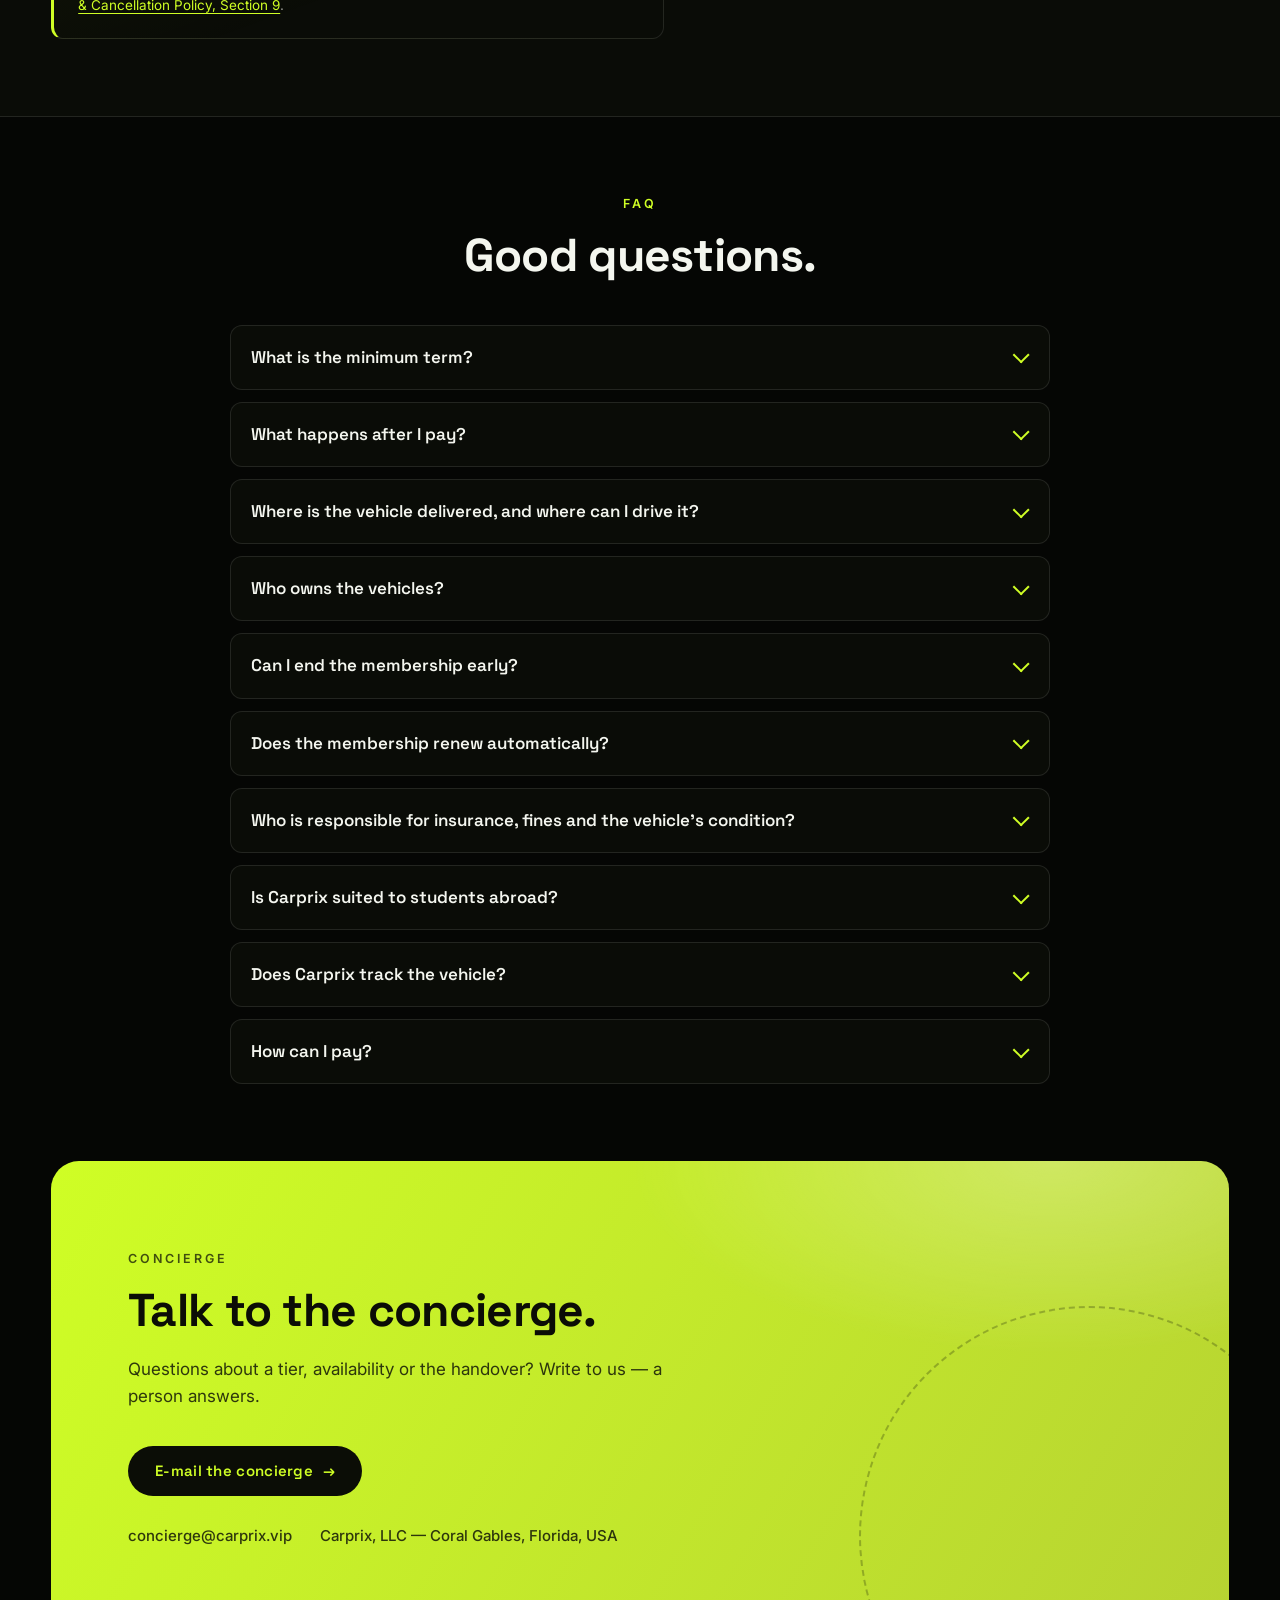
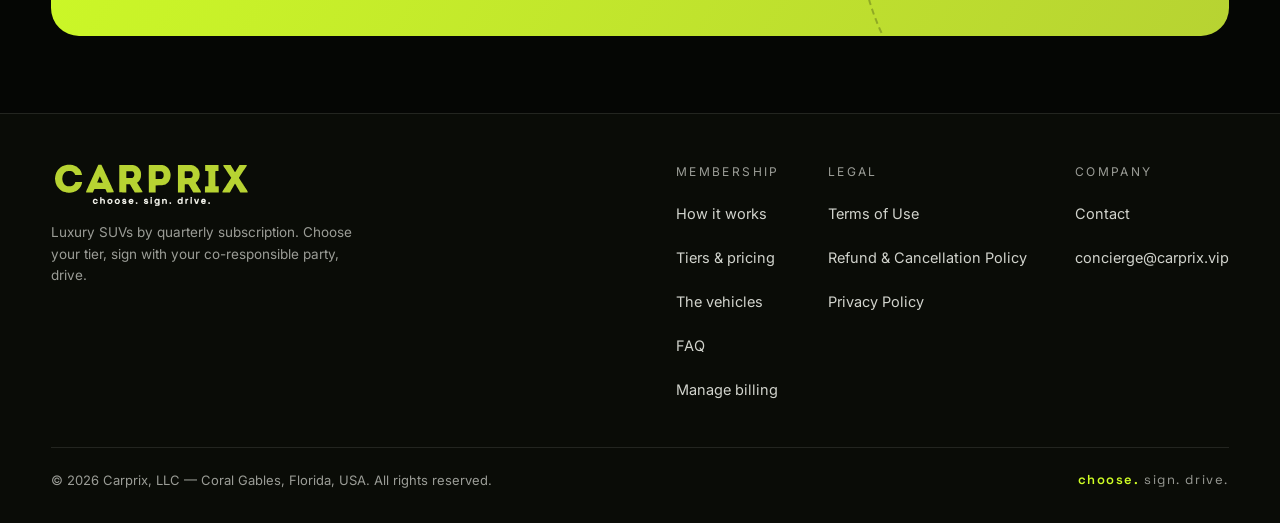
==== commit 0cef53ea: "D25 design review + launch offer at 15%: vector logo, uniform section rhythm, grid-aligned copy, joi" ====
--- a/index.html
+++ b/index.html
@@ -29,7 +29,7 @@
 <link rel="preconnect" href="https://fonts.googleapis.com">
 <link rel="preconnect" href="https://fonts.gstatic.com" crossorigin>
 <link href="https://fonts.googleapis.com/css2?family=Space+Grotesk:wght@500;600;700&family=Inter:wght@400;500;600&display=swap" rel="stylesheet">
-<link rel="stylesheet" href="/css/carprix.css?v=5">
+<link rel="stylesheet" href="/css/carprix.css?v=6">
 <script type="application/ld+json">
 {
   "@context": "https://schema.org",
@@ -64,8 +64,10 @@
   <div class="container nav">
     <a class="brand" href="/" aria-label="Carprix — home">
       <picture>
-        <source srcset="/assets/logo-wordmark.webp" type="image/webp">
-        <img src="/assets/logo-wordmark.png" alt="CARPRIX — choose. sign. drive." width="1756" height="376" fetchpriority="high">
+        <!-- Vector wordmark (2026-09-03): the full lock-up (inline letters) on ≥ 2 dppx screens; the solid variant with a
+             bolder tagline on 1× screens, where the 3 px inline and the thin tagline blur below ~60 px. Same viewBox. -->
+        <source srcset="/assets/logo-wordmark.svg?v=6" type="image/svg+xml" media="(-webkit-min-device-pixel-ratio: 2), (min-resolution: 2dppx)">
+        <img src="/assets/logo-wordmark-solid.svg?v=6" alt="CARPRIX — choose. sign. drive." width="1756" height="376" fetchpriority="high">
       </picture>
     </a>
     <nav class="nav-links" id="navLinks" aria-label="Main navigation">
@@ -167,10 +169,10 @@
         <p class="plan__vehicles">Audi Q3 · Land Rover Evoque <small>Representative of the tier; the vehicle is confirmed before delivery</small></p>
         <div class="plan__price"><span class="plan__amount">USD 12,000</span><span class="plan__period">/ quarter</span></div>
         <p class="plan__note">Minimum 3 quarterly payments · billed in advance, in USD · renews automatically · non-refundable after delivery</p>
-        <!-- D24 launch offer (v0.3.8): amounts mirror lambda/src/lib/catalog.mjs launchPrepayAmount(); hidden by JS when GET /health says the offer is closed -->
+        <!-- D24 launch offer (v0.3.8; 15 % since v0.3.9): amounts mirror lambda/src/lib/catalog.mjs launchPrepayAmount(); hidden by JS when GET /health says the offer is closed -->
         <div class="plan__offer" data-launch-offer="alfa">
-          <span class="plan__offer-tag">Launch offer · save 20%</span>
-          <span class="plan__offer-price"><span data-offer-amount>USD 28,800</span> <small>once — the full 9-month term</small></span>
+          <span class="plan__offer-tag">Launch offer · save 15%</span>
+          <span class="plan__offer-price"><span data-offer-amount>USD 30,600</span> <small>once — the full 9-month term</small></span>
           <span class="plan__offer-note">Instead of <s data-offer-full>USD 36,000</s> · one payment · no automatic renewal</span>
         </div>
         <ul class="plan__features">
@@ -187,10 +189,10 @@
         <p class="plan__vehicles">Audi Q5 · BMW X4 <small>Representative of the tier; the vehicle is confirmed before delivery</small></p>
         <div class="plan__price"><span class="plan__amount">USD 18,000</span><span class="plan__period">/ quarter</span></div>
         <p class="plan__note">Minimum 3 quarterly payments · billed in advance, in USD · renews automatically · non-refundable after delivery</p>
-        <!-- D24 launch offer (v0.3.8): amounts mirror lambda/src/lib/catalog.mjs launchPrepayAmount(); hidden by JS when GET /health says the offer is closed -->
+        <!-- D24 launch offer (v0.3.8; 15 % since v0.3.9): amounts mirror lambda/src/lib/catalog.mjs launchPrepayAmount(); hidden by JS when GET /health says the offer is closed -->
         <div class="plan__offer" data-launch-offer="bravo">
-          <span class="plan__offer-tag">Launch offer · save 20%</span>
-          <span class="plan__offer-price"><span data-offer-amount>USD 43,200</span> <small>once — the full 9-month term</small></span>
+          <span class="plan__offer-tag">Launch offer · save 15%</span>
+          <span class="plan__offer-price"><span data-offer-amount>USD 45,900</span> <small>once — the full 9-month term</small></span>
           <span class="plan__offer-note">Instead of <s data-offer-full>USD 54,000</s> · one payment · no automatic renewal</span>
         </div>
         <ul class="plan__features">
@@ -207,10 +209,10 @@
         <p class="plan__vehicles">BMW X5 · Land Rover Defender <small>Representative of the tier; the vehicle is confirmed before delivery</small></p>
         <div class="plan__price"><span class="plan__amount">USD 24,000</span><span class="plan__period">/ quarter</span></div>
         <p class="plan__note">Minimum 3 quarterly payments · billed in advance, in USD · renews automatically · non-refundable after delivery</p>
-        <!-- D24 launch offer (v0.3.8): amounts mirror lambda/src/lib/catalog.mjs launchPrepayAmount(); hidden by JS when GET /health says the offer is closed -->
+        <!-- D24 launch offer (v0.3.8; 15 % since v0.3.9): amounts mirror lambda/src/lib/catalog.mjs launchPrepayAmount(); hidden by JS when GET /health says the offer is closed -->
         <div class="plan__offer" data-launch-offer="delta">
-          <span class="plan__offer-tag">Launch offer · save 20%</span>
-          <span class="plan__offer-price"><span data-offer-amount>USD 57,600</span> <small>once — the full 9-month term</small></span>
+          <span class="plan__offer-tag">Launch offer · save 15%</span>
+          <span class="plan__offer-price"><span data-offer-amount>USD 61,200</span> <small>once — the full 9-month term</small></span>
           <span class="plan__offer-note">Instead of <s data-offer-full>USD 72,000</s> · one payment · no automatic renewal</span>
         </div>
         <ul class="plan__features">
@@ -224,7 +226,7 @@
     </div>
 
     <p class="pricing__foot reveal">
-      <strong>Prices in USD, exclusive of taxes.</strong> The first quarter is paid at checkout; the second and third are charged three and six months after delivery, then one quarter at the start of each renewal period — automatically, to the payment method on file. <strong>Minimum three quarterly payments (9 months from delivery).</strong> You may stop renewal at any time; ending the membership before the three payments requires settling the remaining balance and returning the vehicle intact. <strong>Quarterly fees are not refunded after delivery.</strong> <span data-launch-offer><strong>Launch offer:</strong> for a limited time you may instead pay the full 9-month term in one payment with 20% off; that membership has no further payments and does not renew — it ends 9 months after delivery. Carprix may close the offer at any time; applications already paid are honoured.</span> A co-responsible party (co-signer) is required. You accept the <a href="/terms/">Terms of Use</a>, the <a href="/refund-policy/">Refund &amp; Cancellation Policy</a> and the <a href="/privacy/">Privacy Policy</a> when you apply, and confirm them again at checkout.
+      <strong>Prices in USD, exclusive of taxes.</strong> The first quarter is paid at checkout; the second and third are charged three and six months after delivery, then one quarter at the start of each renewal period — automatically, to the payment method on file. <strong>Minimum three quarterly payments (9 months from delivery).</strong> You may stop renewal at any time; ending the membership before the three payments requires settling the remaining balance and returning the vehicle intact. <strong>Quarterly fees are not refunded after delivery.</strong> <span data-launch-offer><strong>Launch offer:</strong> for a limited time you may instead pay the full 9-month term in one payment with 15% off; that membership has no further payments and does not renew — it ends 9 months after delivery. Carprix may close the offer at any time; applications already paid are honoured.</span> A co-responsible party (co-signer) is required. You accept the <a href="/terms/">Terms of Use</a>, the <a href="/refund-policy/">Refund &amp; Cancellation Policy</a> and the <a href="/privacy/">Privacy Policy</a> when you apply, and confirm them again at checkout.
     </p>
   </div>
 </section>
@@ -232,7 +234,7 @@
 <!-- THE VEHICLES (anchor kept as #fleet for existing links) -->
 <section class="section fleet" id="fleet" aria-labelledby="fleet-title">
   <div class="container">
-    <div class="sec-head reveal">
+    <div class="sec-head sec-head--wide reveal">
       <div class="kicker">The vehicles</div>
       <h2 id="fleet-title">Six models. Two per tier.</h2>
       <p>Carprix is a platform. Every vehicle in the program is supplied by an owner in our global network and made available to you under a single agreement — with Carprix only. Availability and demand decide where a vehicle comes from and where you drive it; the handover meeting point is confirmed when you sign. The specific vehicle, model year and specification are confirmed before delivery and recorded in the handover report.</p>
@@ -411,9 +413,11 @@
     <div class="foot-grid">
       <div class="foot-brand">
         <picture>
-          <source srcset="/assets/logo-wordmark.webp" type="image/webp">
-          <img src="/assets/logo-wordmark.png" alt="CARPRIX — choose. sign. drive." width="1756" height="376" loading="lazy">
-        </picture>
+        <!-- Vector wordmark (2026-09-03): the full lock-up (inline letters) on ≥ 2 dppx screens; the solid variant with a
+             bolder tagline on 1× screens, where the 3 px inline and the thin tagline blur below ~60 px. Same viewBox. -->
+        <source srcset="/assets/logo-wordmark.svg?v=6" type="image/svg+xml" media="(-webkit-min-device-pixel-ratio: 2), (min-resolution: 2dppx)">
+        <img src="/assets/logo-wordmark-solid.svg?v=6" alt="CARPRIX — choose. sign. drive." width="1756" height="376" loading="lazy">
+      </picture>
         <p>Luxury SUVs by quarterly subscription. Choose your tier, sign with your co-responsible party, drive.</p>
       </div>
       <nav class="foot-links" aria-label="Footer">
--- a/css/carprix.css
+++ b/css/carprix.css
@@ -129,8 +129,11 @@
 
 /* ---------- Hero ---------- */
 .hero {
-  min-height: 100svh; display: flex; align-items: center; overflow: clip;
-  padding: calc(var(--header-h) + 64px) 0 72px;
+  display: flex; align-items: center; overflow: clip;
+  /* Owner, 2026-09-03: "o espaço entre o topo e o início do conteúdo está muito grande, reduza pela metade" — the hero no
+     longer stretches to 100svh (which centred the content and left ~300 px above it on a desktop screen); the content
+     starts right under the header with the same rhythm as the other sections. */
+  padding: calc(var(--header-h) + clamp(40px, 5vw, 64px)) 0 clamp(48px, 5.5vw, 72px);
   background:
     radial-gradient(1000px 620px at 82% 30%, rgba(207, 254, 37, .13), transparent 60%),
     radial-gradient(760px 500px at 8% 82%, rgba(14, 40, 75, .55), transparent 65%),
@@ -217,10 +220,20 @@
 @keyframes scroll { to { transform: translateX(-50%); } }
 
 /* ---------- Sections ---------- */
-.section { padding: clamp(72px, 9vw, 110px) 0; }
+/* Uniform vertical rhythm (owner, 2026-09-03): every section — hero, how, membership, vehicles, co-responsible, FAQ, CTA —
+   uses the same block padding (--section-y), so the gaps between blocks are equal top and bottom. */
+:root { --section-y: clamp(52px, 6vw, 80px); }
+.section { padding: var(--section-y) 0; }
 .section--alt { background: var(--bg-2); border-block: 1px solid var(--line); }
-.sec-head { max-width: 720px; margin-bottom: clamp(36px, 5vw, 64px); }
+.sec-head { max-width: 720px; margin-bottom: clamp(28px, 3.5vw, 44px); }
 .sec-head.center { margin-inline: auto; text-align: center; }
+/* Section head aligned with the grid below it (owner: explanatory texts "amontoados na esquerda" → follow the frames):
+   full container width; on wide screens the paragraph runs in two columns whose outer edges meet the grid's edges. */
+.sec-head--wide { max-width: none; }
+.sec-head--wide h2 { max-width: 20ch; }
+@media (min-width: 900px) {
+  .sec-head--wide p { column-count: 2; column-gap: 40px; max-width: none; }
+}
 .kicker { font-size: 12.5px; font-weight: 600; letter-spacing: .24em; text-transform: uppercase; color: var(--lime); margin-bottom: 16px; }
 h2 { font-size: clamp(30px, 3.6vw, 48px); font-weight: 700; }
 .sec-head p { margin-top: 18px; color: var(--muted); font-size: 17px; }
@@ -263,7 +276,8 @@
 .plan__features li::after { content: ""; position: absolute; left: 4px; top: calc(.45em + 3px); width: 5px; height: 7px; border: solid var(--lime); border-width: 0 2px 2px 0; transform: rotate(45deg); }
 .plan__cta { margin-top: auto; }
 .plan--highlight .plan__cta { background: var(--lime); color: var(--on-lime); border-color: var(--lime); }
-.pricing__foot { margin-top: 28px; font-size: 13.5px; line-height: 1.65; color: var(--muted); max-width: 90ch; }
+.pricing__foot { margin-top: 28px; font-size: 13.5px; line-height: 1.65; color: var(--muted); max-width: none; }
+@media (min-width: 900px) { .pricing__foot { column-count: 2; column-gap: 40px; } }  /* aligned with the three cards above */
 .pricing__foot strong { color: var(--text); font-weight: 600; }
 
 /* Launch offer (D24) — block inside the pricing cards + the join form's billing option */
@@ -274,6 +288,8 @@
 .plan__offer-note { font-size: 12.5px; color: var(--muted); }
 .plan__offer-note s { color: var(--muted-2); }
 .tier-picker--billing { grid-template-columns: 1fr; }
+.tier-picker--billing .tier-option__box { height: 100%; box-sizing: border-box; }
+.tier-picker--billing .tier-option__name { flex-wrap: wrap; gap: 4px 12px; }
 .tier-option--offer .tier-option__box { border-color: rgba(207, 254, 37, .45); }
 .offer-tag { color: var(--lime); font-weight: 700; }
 @media (min-width: 640px) { .tier-picker--billing { grid-template-columns: repeat(2, 1fr); } }
@@ -300,7 +316,7 @@
 .tier-col__link { align-self: flex-start; margin: 4px 6px 0; font-weight: 600; font-size: 14px; color: var(--lime); text-decoration: none; }
 .tier-col__link .arr { display: inline-block; transition: transform .2s ease; }
 .tier-col__link:hover .arr { transform: translateX(4px); }
-.fleet__note { margin-top: 20px; font-size: 13.5px; color: var(--muted); }
+.fleet__note { margin-top: 20px; font-size: 13.5px; color: var(--muted); max-width: none; }
 /* Hero caption under the rendering (text never over the vehicle) */
 .hero-visual__caption { display: flex; justify-content: space-between; flex-wrap: wrap; gap: 4px 16px; margin: 12px 6px 0; font-size: 12.5px; color: var(--muted); }
 .hero-visual__caption span:first-child { color: var(--text); font-weight: 500; }
@@ -354,7 +370,7 @@
 .faq .faq__a p + p { margin-top: 10px; }
 
 /* Contact / CTA */
-.cta { padding: 0 0 clamp(72px, 9vw, 120px); }
+.cta { padding: 0 0 var(--section-y); }
 .cta-box {
   border-radius: 28px; padding: clamp(40px, 7vw, 88px) clamp(24px, 6vw, 80px);
   background:
@@ -371,15 +387,15 @@
 .cta-box .contact-lines { position: relative; display: flex; flex-wrap: wrap; gap: 12px 28px; margin-top: 28px; font-size: 15px; font-weight: 500; color: rgba(11, 13, 6, .82); }
 
 /* Footer */
-.footer { border-top: 1px solid var(--line); padding: 56px 0 40px; background: var(--bg-2); }
+.footer { border-top: 1px solid var(--line); padding: 48px 0 32px; background: var(--bg-2); }
 .foot-grid { display: flex; justify-content: space-between; gap: 36px; flex-wrap: wrap; align-items: flex-start; }
-.foot-brand img, .foot-brand picture img { height: 40px; width: auto; margin-bottom: 16px; }
+.foot-brand img, .foot-brand picture img { height: 44px; width: auto; margin-bottom: 16px; }
 .foot-brand p { font-size: 13.5px; color: var(--muted); max-width: 36ch; }
 .foot-links { display: flex; gap: 48px; flex-wrap: wrap; }
 .foot-links .col .t { font-size: 12px; letter-spacing: .2em; text-transform: uppercase; color: var(--muted); margin-bottom: 10px; }
 .foot-links .col a { display: inline-flex; align-items: center; min-height: 44px; font-size: 14.5px; color: var(--text); opacity: .85; transition: color .2s; }
 .foot-links .col a:hover { color: var(--lime); opacity: 1; }
-.foot-bottom { margin-top: 44px; padding-top: 24px; border-top: 1px solid var(--line); display: flex; justify-content: space-between; gap: 16px; flex-wrap: wrap; font-size: 13px; color: var(--muted); }
+.foot-bottom { margin-top: 36px; padding-top: 22px; border-top: 1px solid var(--line); display: flex; justify-content: space-between; gap: 16px; flex-wrap: wrap; font-size: 13px; color: var(--muted); }
 .foot-bottom b { color: var(--lime); font-weight: 600; }
 .foot-bottom a { display: inline-block; padding: 12px 4px; margin: -12px -4px; color: var(--text); text-decoration: underline; text-underline-offset: 3px; }
 .foot-bottom a:hover { color: var(--lime); }
@@ -436,6 +452,7 @@
   background: rgba(207, 254, 37, .05); padding: 14px 16px; font-size: 14px; line-height: 1.6; color: var(--text);
 }
 .disclosure strong { font-weight: 600; }
+.disclosure--justify { text-align: justify; hyphens: auto; -webkit-hyphens: auto; text-wrap: pretty; }
 .disclosure ul { margin: 8px 0 0 18px; }
 .disclosure li + li { margin-top: 4px; }
 
@@ -445,7 +462,7 @@
 legend { font-family: var(--font-display); font-weight: 600; font-size: 19px; margin-bottom: 14px; color: var(--text); }
 legend small { display: block; font-family: var(--font-text); font-weight: 400; font-size: 14px; color: var(--muted); margin-top: 4px; }
 .fields { display: grid; gap: 16px; grid-template-columns: 1fr; }
-.field { display: grid; gap: 6px; }
+.field { display: grid; gap: 6px; align-content: start; }  /* inputs keep their height and top alignment next to a taller field */
 .field__label { font-weight: 500; font-size: 14.5px; }
 .field__label .opt { color: var(--muted); font-weight: 400; }
 .field__hint { font-size: 13px; color: var(--muted); }
@@ -577,7 +594,7 @@
   .pricing__grid { grid-template-columns: repeat(3, 1fr); }
 }
 @media (min-width: 900px) {
-  .brand img, .brand picture img { height: 40px; }
+  .brand img, .brand picture img { height: 44px; }
   .fleet__tiers { grid-template-columns: repeat(3, 1fr); }
   .cosign__grid { grid-template-columns: 1.1fr .9fr; gap: 64px; }
   .legal__grid { grid-template-columns: 220px 1fr; gap: 56px; }
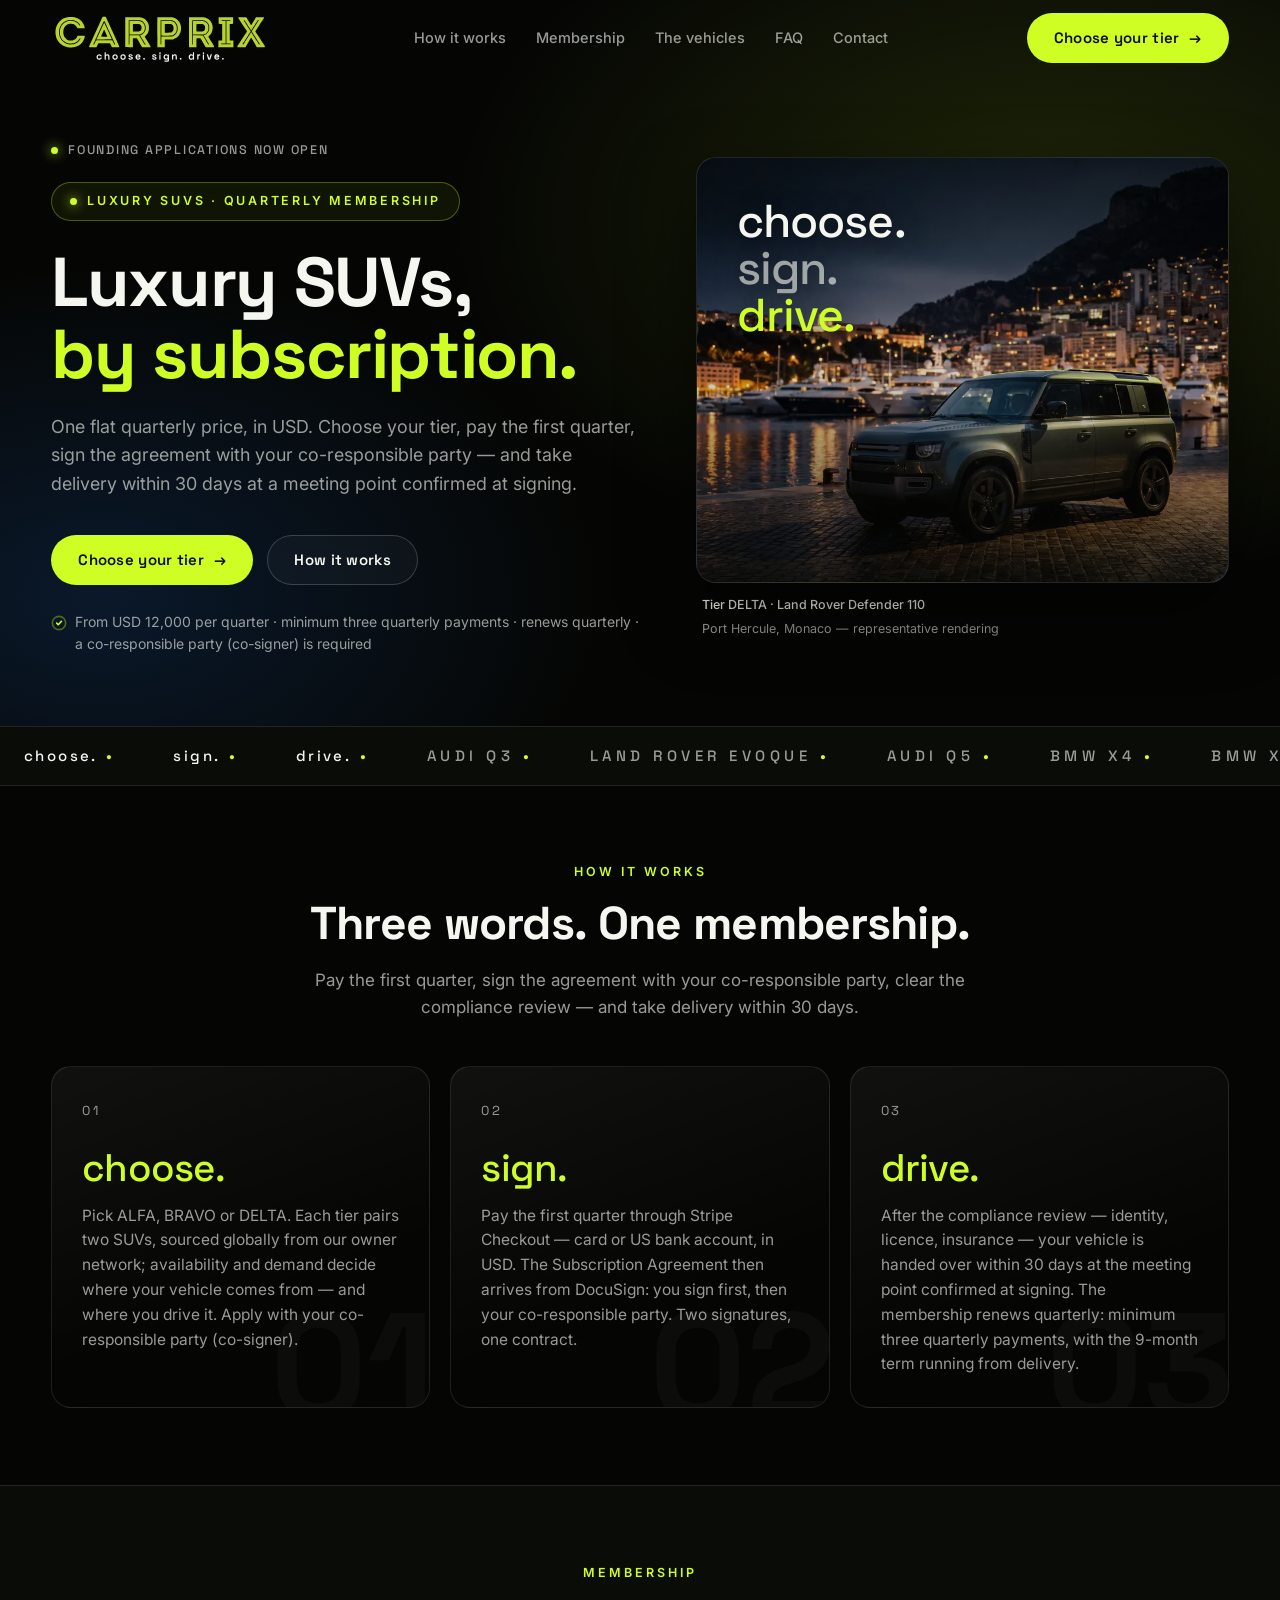
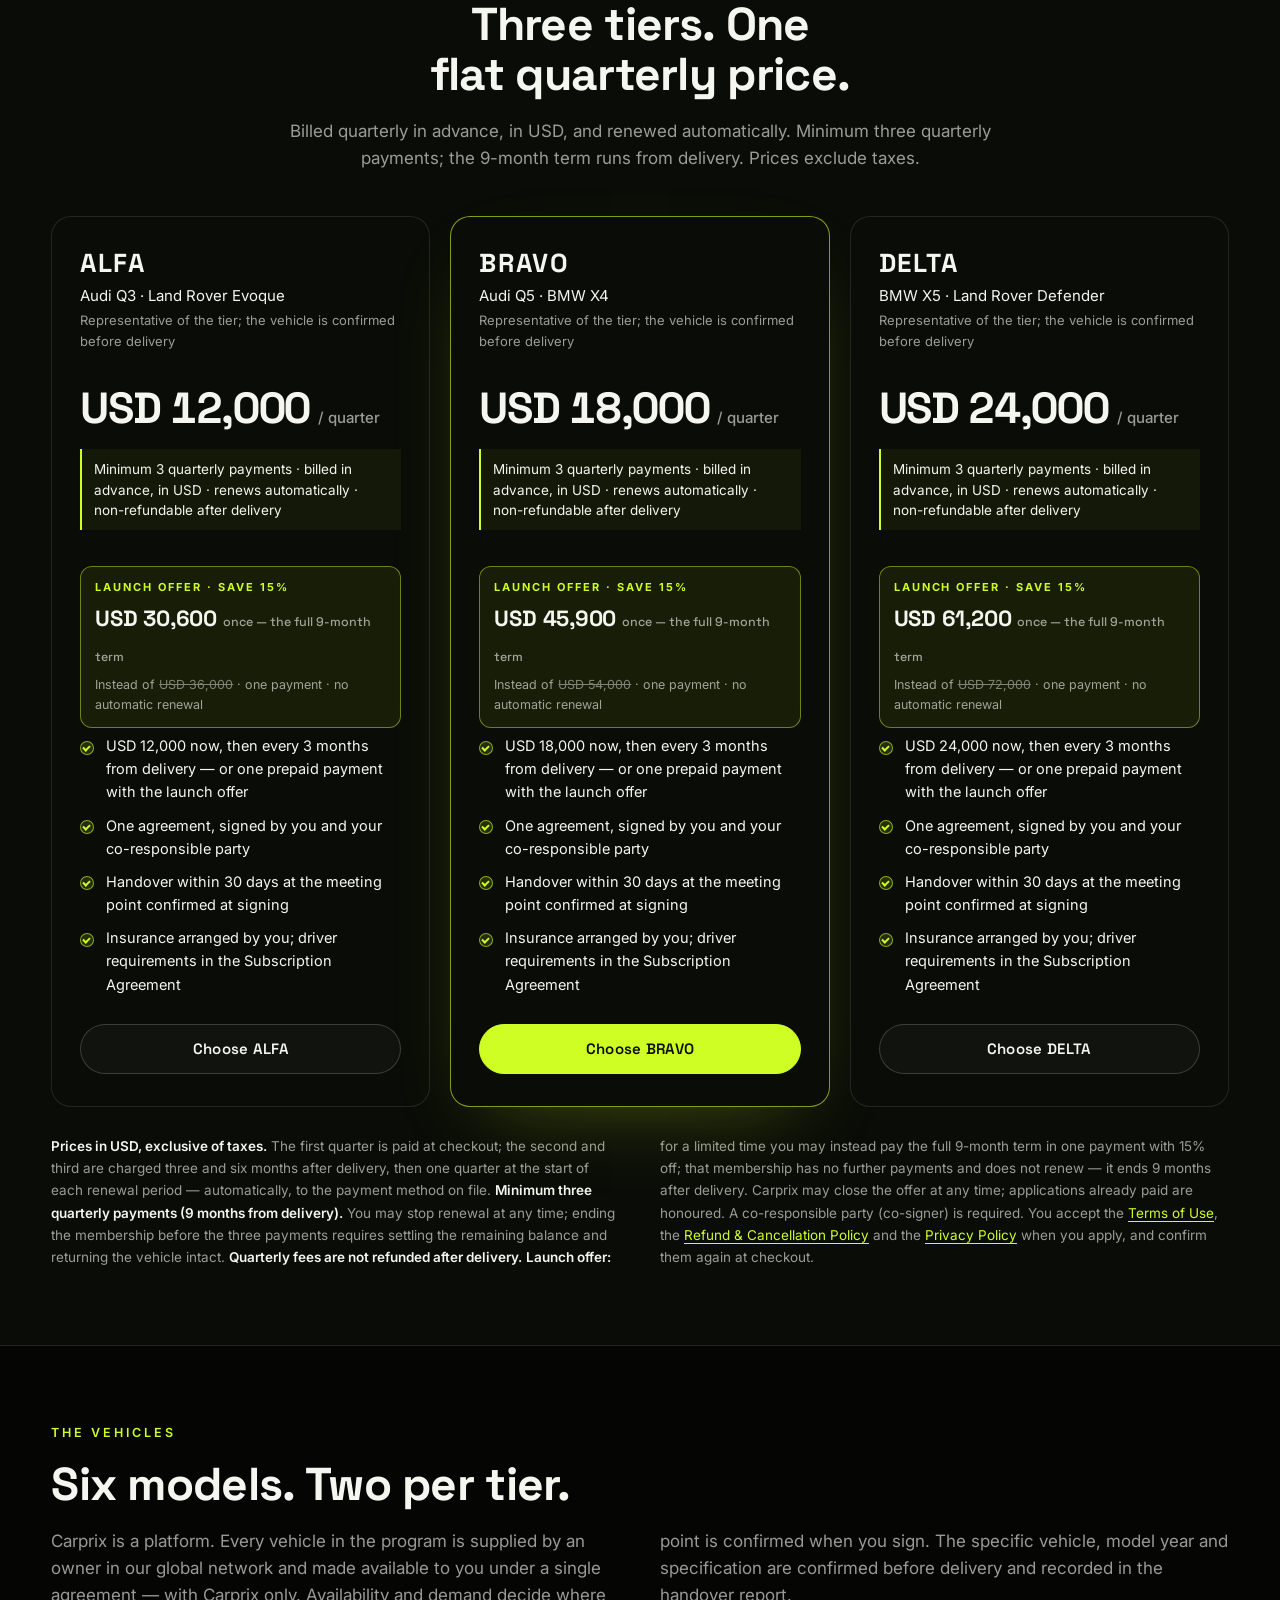
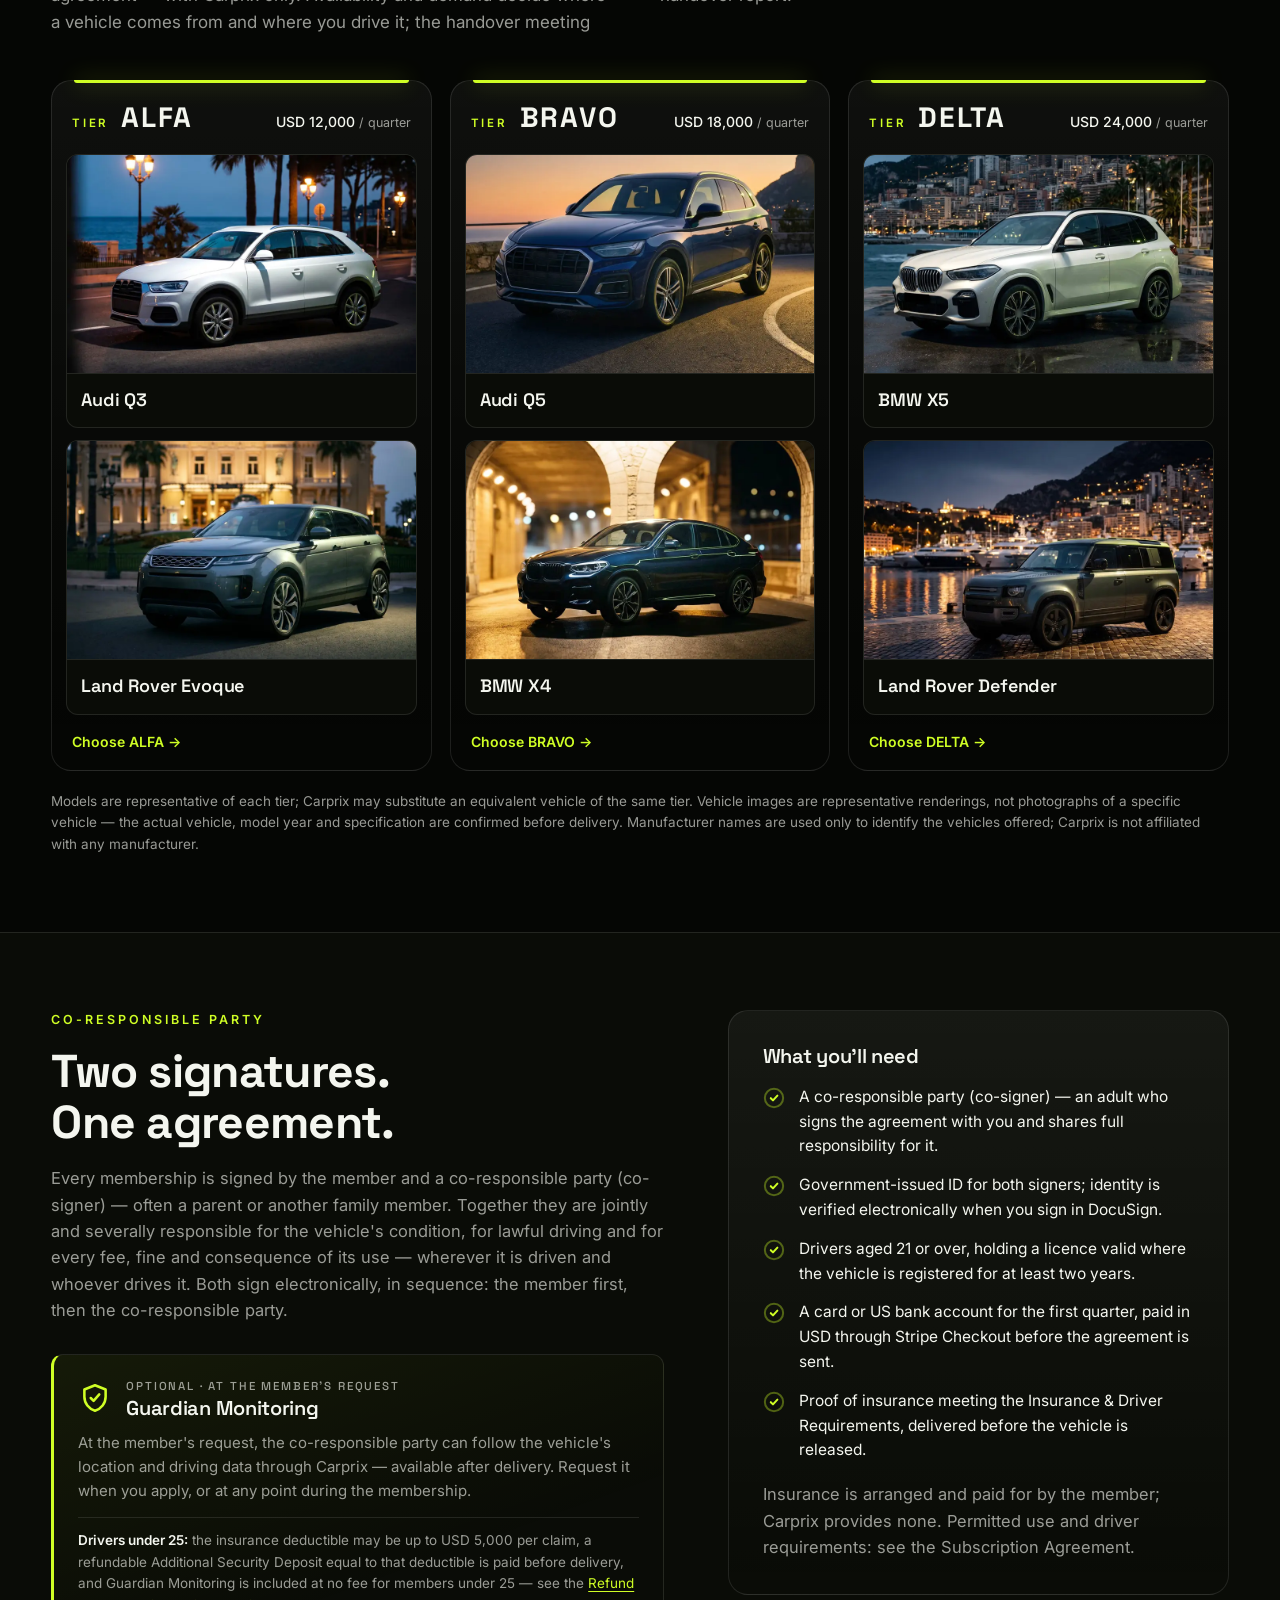
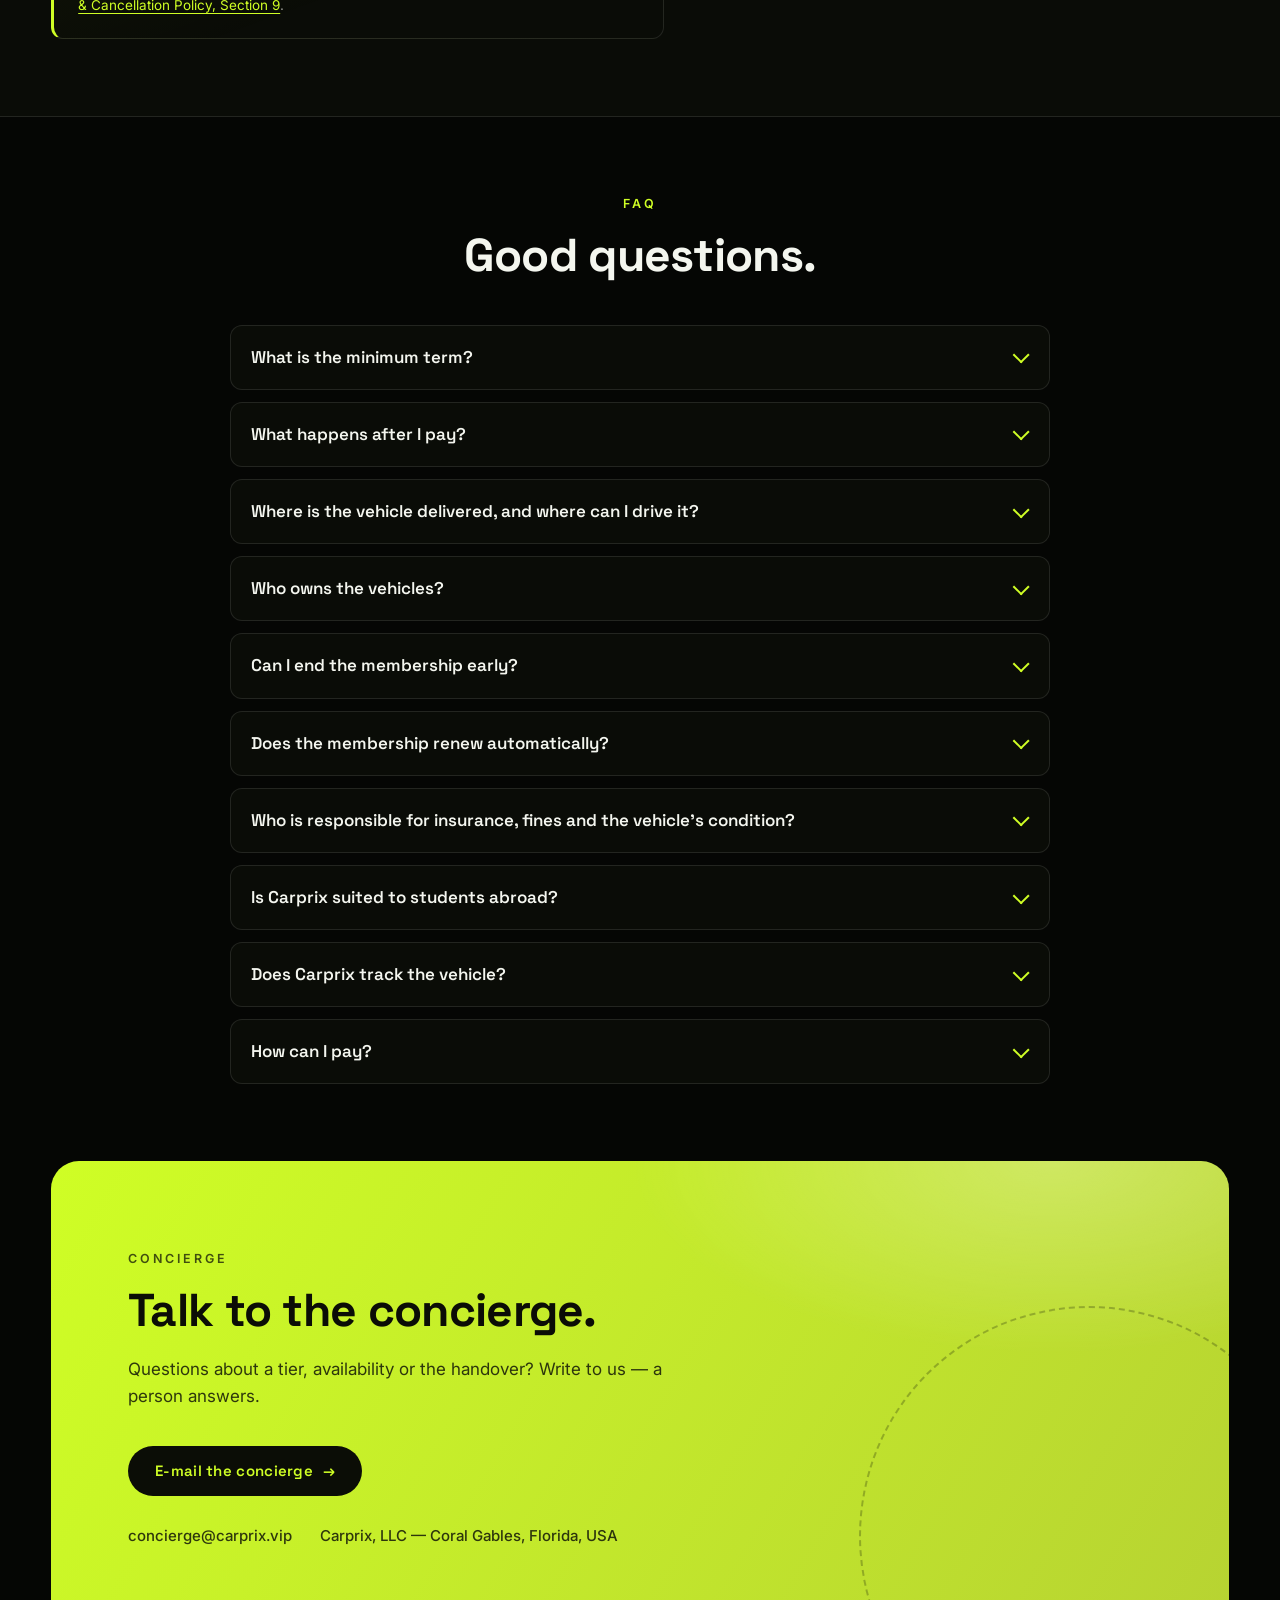
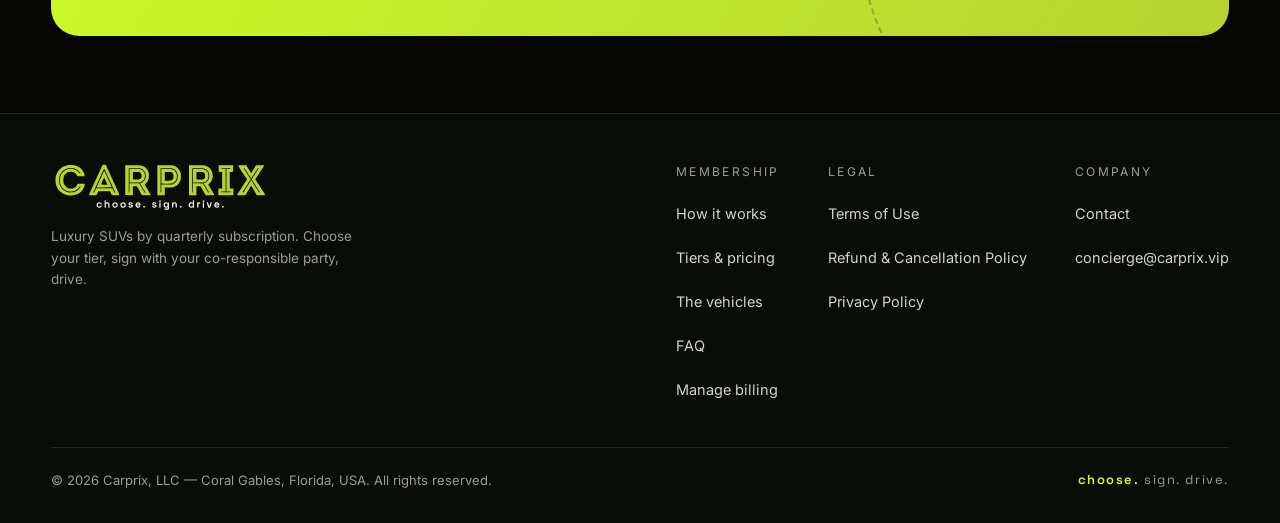
==== commit 76b6dba8: "The mark stays the mark: exact vector wordmark on ≥ 2 dppx, same drawing with a wider inline on 1×; " ====
--- a/index.html
+++ b/index.html
@@ -29,7 +29,7 @@
 <link rel="preconnect" href="https://fonts.googleapis.com">
 <link rel="preconnect" href="https://fonts.gstatic.com" crossorigin>
 <link href="https://fonts.googleapis.com/css2?family=Space+Grotesk:wght@500;600;700&family=Inter:wght@400;500;600&display=swap" rel="stylesheet">
-<link rel="stylesheet" href="/css/carprix.css?v=6">
+<link rel="stylesheet" href="/css/carprix.css?v=7">
 <script type="application/ld+json">
 {
   "@context": "https://schema.org",
@@ -64,10 +64,10 @@
   <div class="container nav">
     <a class="brand" href="/" aria-label="Carprix — home">
       <picture>
-        <!-- Vector wordmark (2026-09-03): the full lock-up (inline letters) on ≥ 2 dppx screens; the solid variant with a
-             bolder tagline on 1× screens, where the 3 px inline and the thin tagline blur below ~60 px. Same viewBox. -->
-        <source srcset="/assets/logo-wordmark.svg?v=6" type="image/svg+xml" media="(-webkit-min-device-pixel-ratio: 2), (min-resolution: 2dppx)">
-        <img src="/assets/logo-wordmark-solid.svg?v=6" alt="CARPRIX — choose. sign. drive." width="1756" height="376" fetchpriority="high">
+        <!-- Vector wordmark (2026-09-03): the mark as designed on ≥ 2 dppx screens; on 1× screens the same drawing with the inline
+             widened 3 → 5 px and the tagline +1 px so the detail survives at 44–48 px (design/brand/logo/). Same viewBox. -->
+        <source srcset="/assets/logo-wordmark.svg?v=7" type="image/svg+xml" media="(-webkit-min-device-pixel-ratio: 2), (min-resolution: 2dppx)">
+        <img src="/assets/logo-wordmark-1x.svg?v=7" alt="CARPRIX — choose. sign. drive." width="1756" height="376" fetchpriority="high">
       </picture>
     </a>
     <nav class="nav-links" id="navLinks" aria-label="Main navigation">
@@ -413,10 +413,10 @@
     <div class="foot-grid">
       <div class="foot-brand">
         <picture>
-        <!-- Vector wordmark (2026-09-03): the full lock-up (inline letters) on ≥ 2 dppx screens; the solid variant with a
-             bolder tagline on 1× screens, where the 3 px inline and the thin tagline blur below ~60 px. Same viewBox. -->
-        <source srcset="/assets/logo-wordmark.svg?v=6" type="image/svg+xml" media="(-webkit-min-device-pixel-ratio: 2), (min-resolution: 2dppx)">
-        <img src="/assets/logo-wordmark-solid.svg?v=6" alt="CARPRIX — choose. sign. drive." width="1756" height="376" loading="lazy">
+        <!-- Vector wordmark (2026-09-03): the mark as designed on ≥ 2 dppx screens; on 1× screens the same drawing with the inline
+             widened 3 → 5 px and the tagline +1 px so the detail survives at 44–48 px (design/brand/logo/). Same viewBox. -->
+        <source srcset="/assets/logo-wordmark.svg?v=7" type="image/svg+xml" media="(-webkit-min-device-pixel-ratio: 2), (min-resolution: 2dppx)">
+        <img src="/assets/logo-wordmark-1x.svg?v=7" alt="CARPRIX — choose. sign. drive." width="1756" height="376" loading="lazy">
       </picture>
         <p>Luxury SUVs by quarterly subscription. Choose your tier, sign with your co-responsible party, drive.</p>
       </div>
--- a/css/carprix.css
+++ b/css/carprix.css
@@ -389,7 +389,7 @@
 /* Footer */
 .footer { border-top: 1px solid var(--line); padding: 48px 0 32px; background: var(--bg-2); }
 .foot-grid { display: flex; justify-content: space-between; gap: 36px; flex-wrap: wrap; align-items: flex-start; }
-.foot-brand img, .foot-brand picture img { height: 44px; width: auto; margin-bottom: 16px; }
+.foot-brand img, .foot-brand picture img { height: 48px; width: auto; margin-bottom: 16px; }
 .foot-brand p { font-size: 13.5px; color: var(--muted); max-width: 36ch; }
 .foot-links { display: flex; gap: 48px; flex-wrap: wrap; }
 .foot-links .col .t { font-size: 12px; letter-spacing: .2em; text-transform: uppercase; color: var(--muted); margin-bottom: 10px; }
@@ -594,7 +594,7 @@
   .pricing__grid { grid-template-columns: repeat(3, 1fr); }
 }
 @media (min-width: 900px) {
-  .brand img, .brand picture img { height: 44px; }
+  .brand img, .brand picture img { height: 48px; }  /* vector mark: 48 px gives the inline detail room on 1× screens */
   .fleet__tiers { grid-template-columns: repeat(3, 1fr); }
   .cosign__grid { grid-template-columns: 1.1fr .9fr; gap: 64px; }
   .legal__grid { grid-template-columns: 220px 1fr; gap: 56px; }
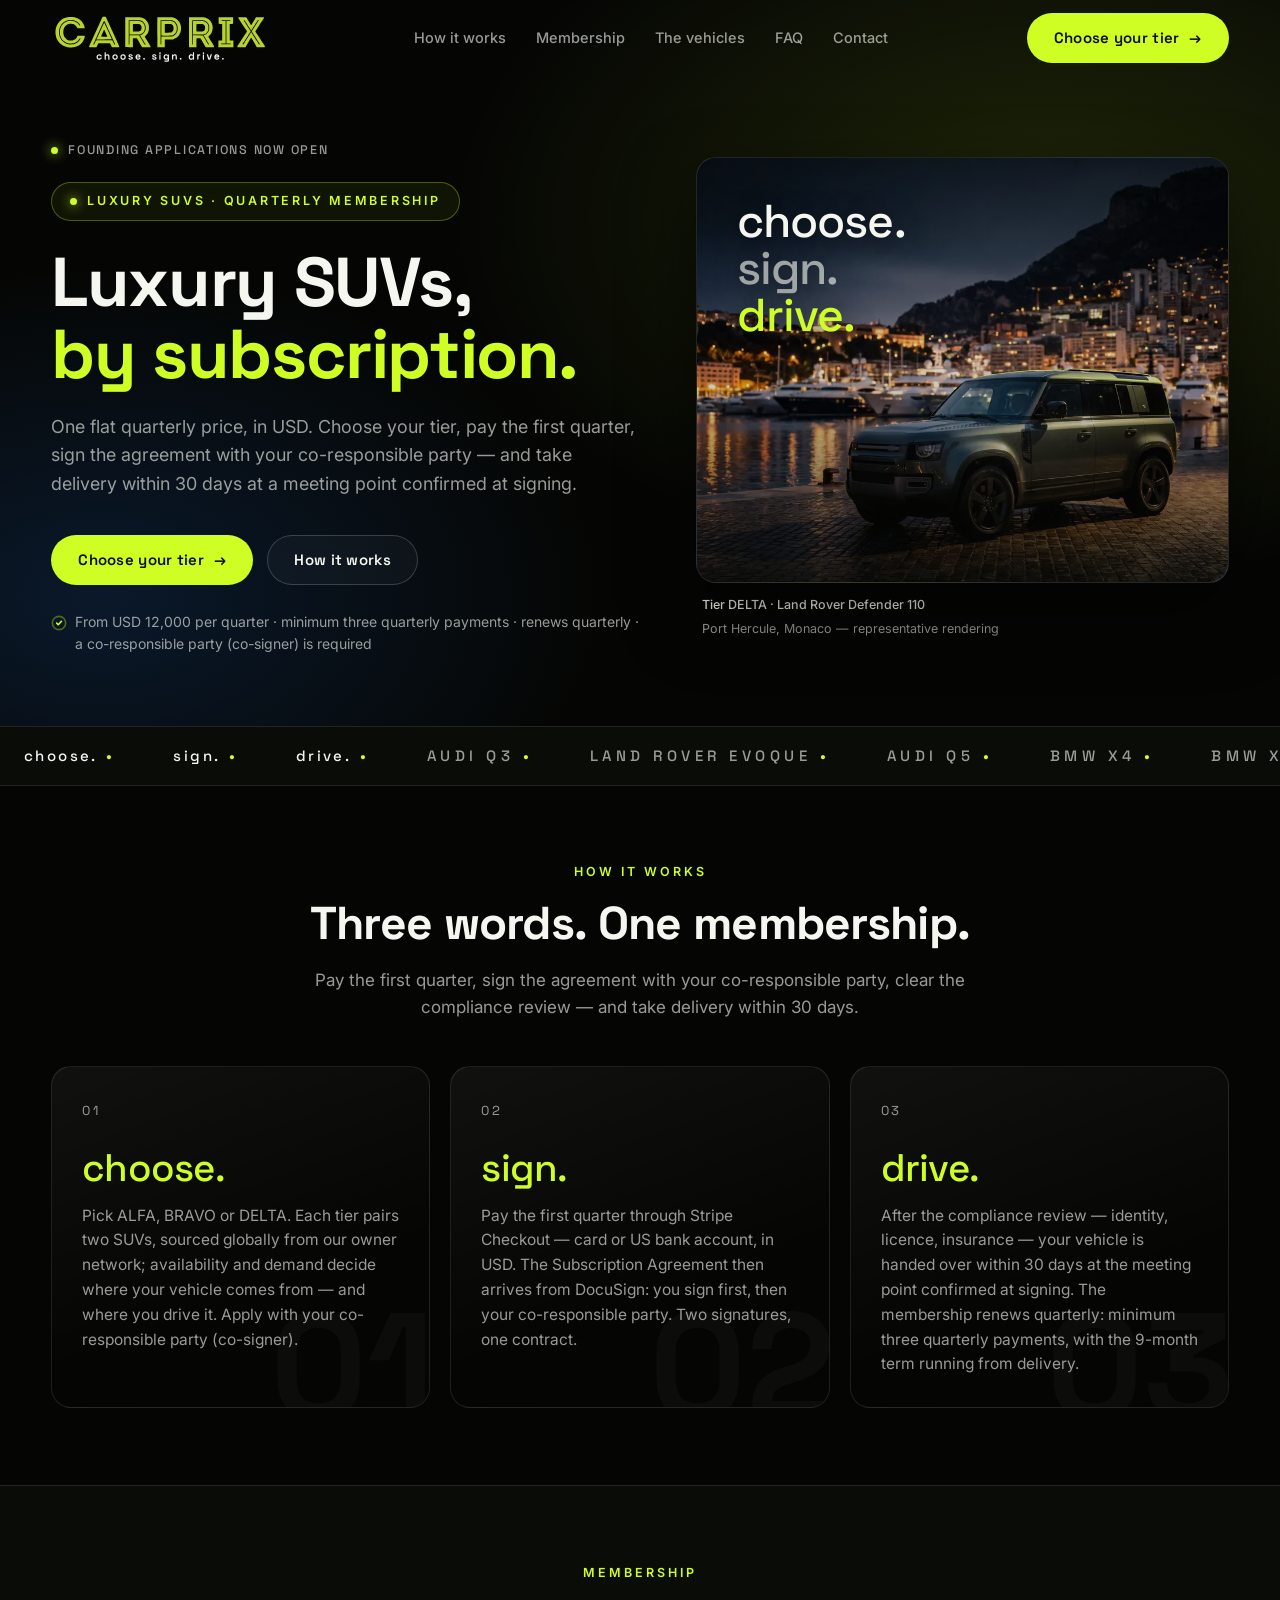
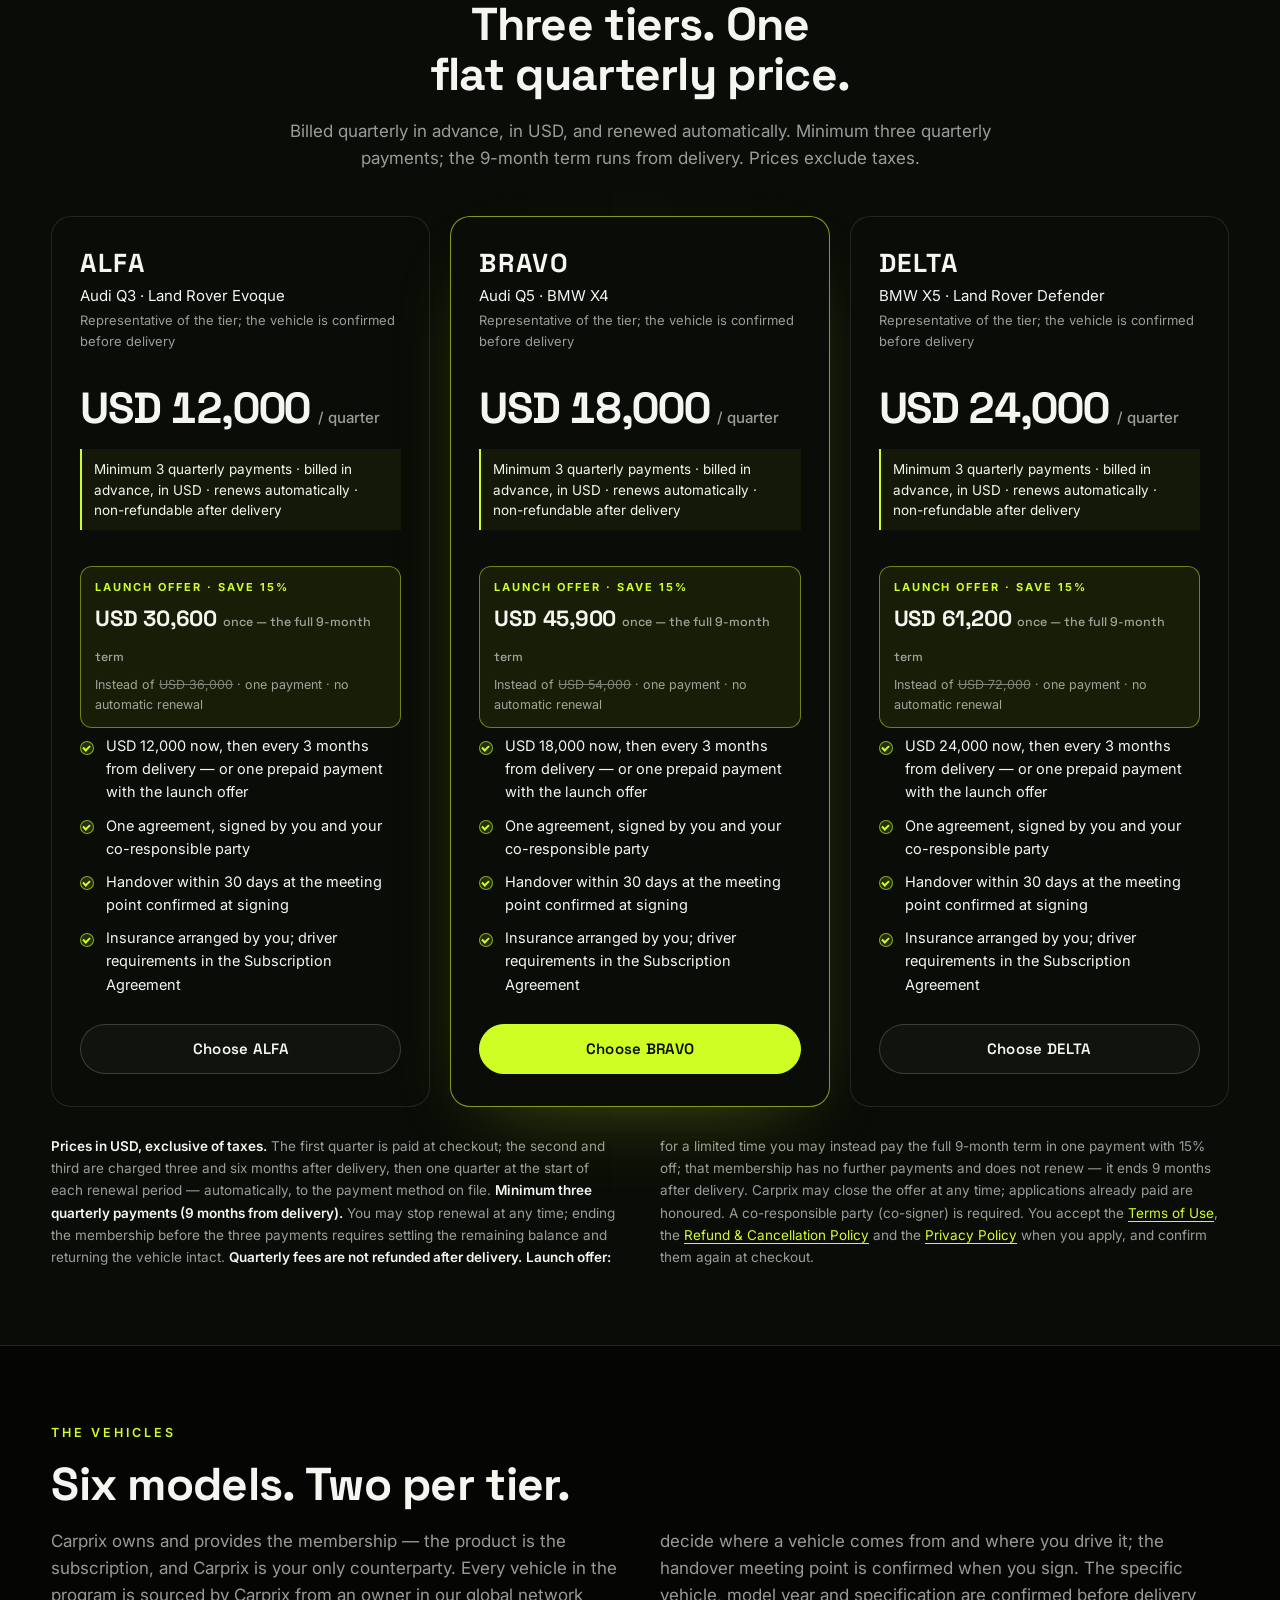
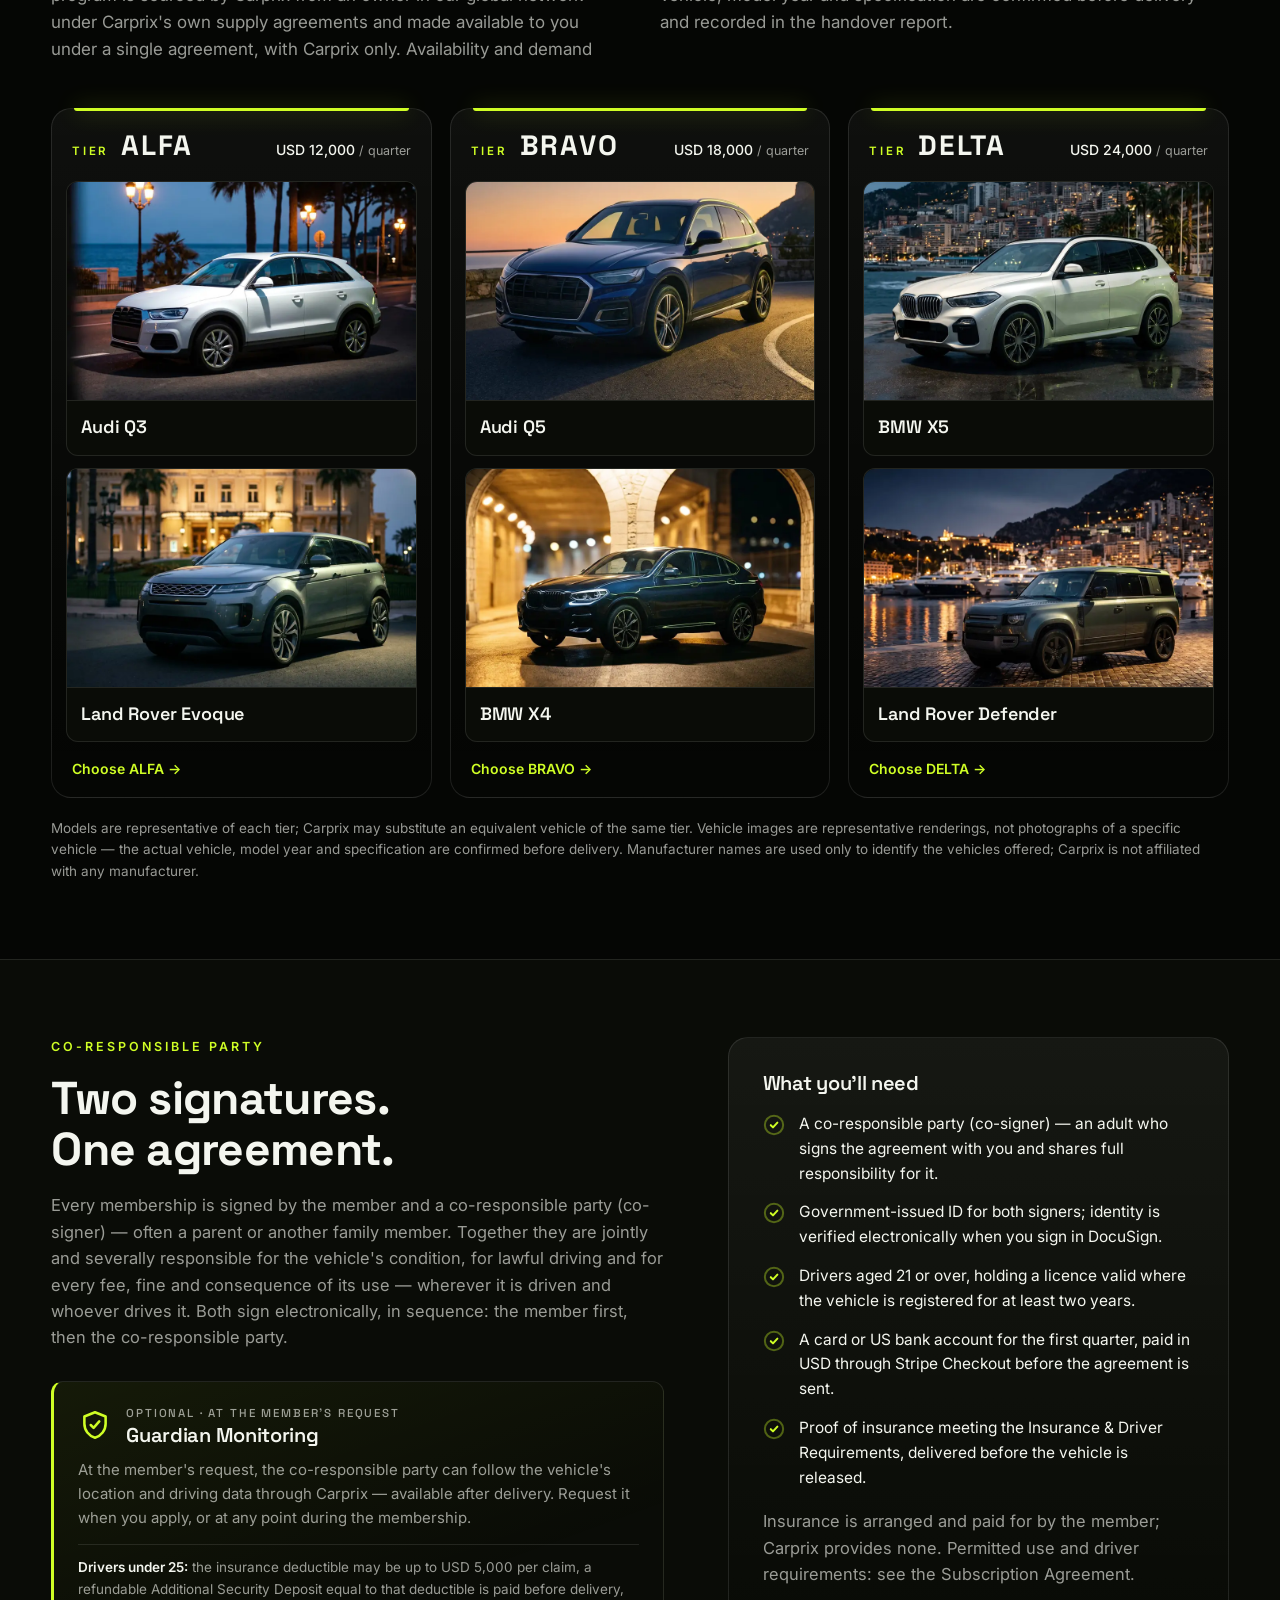
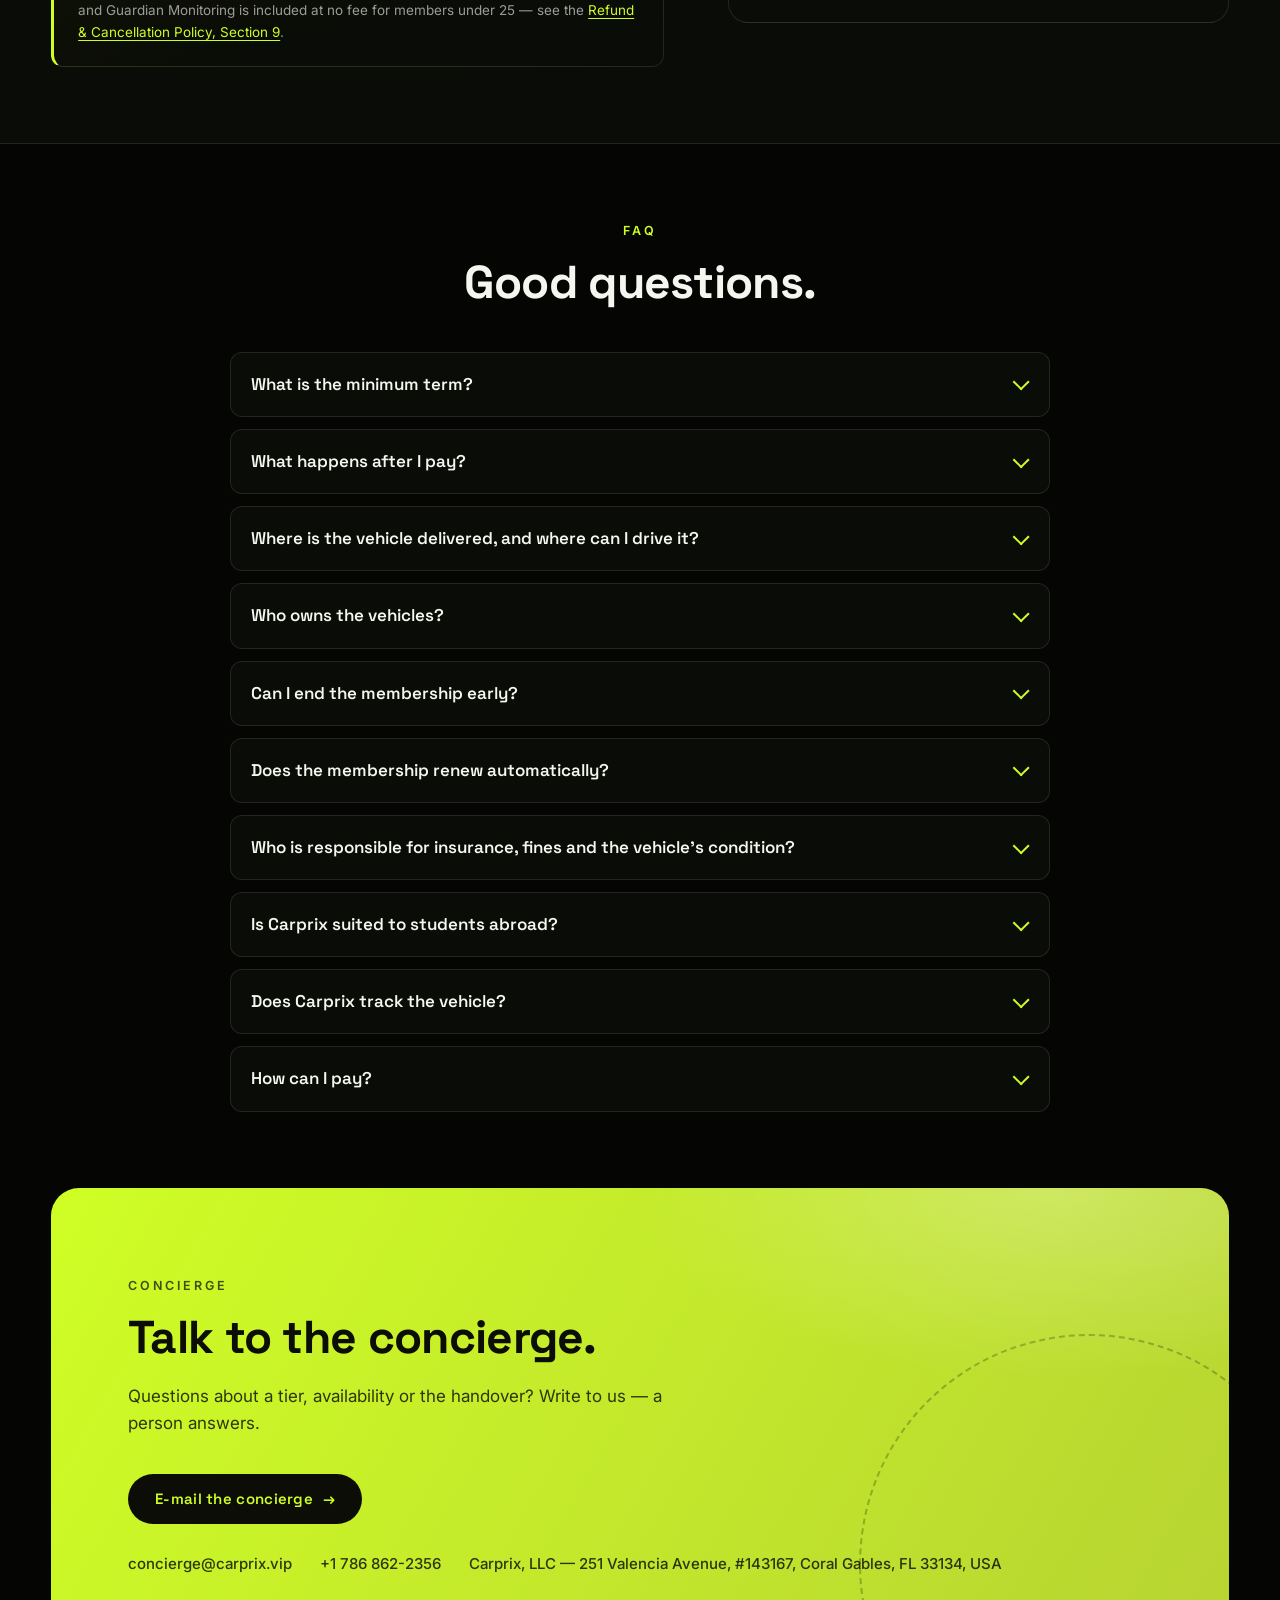
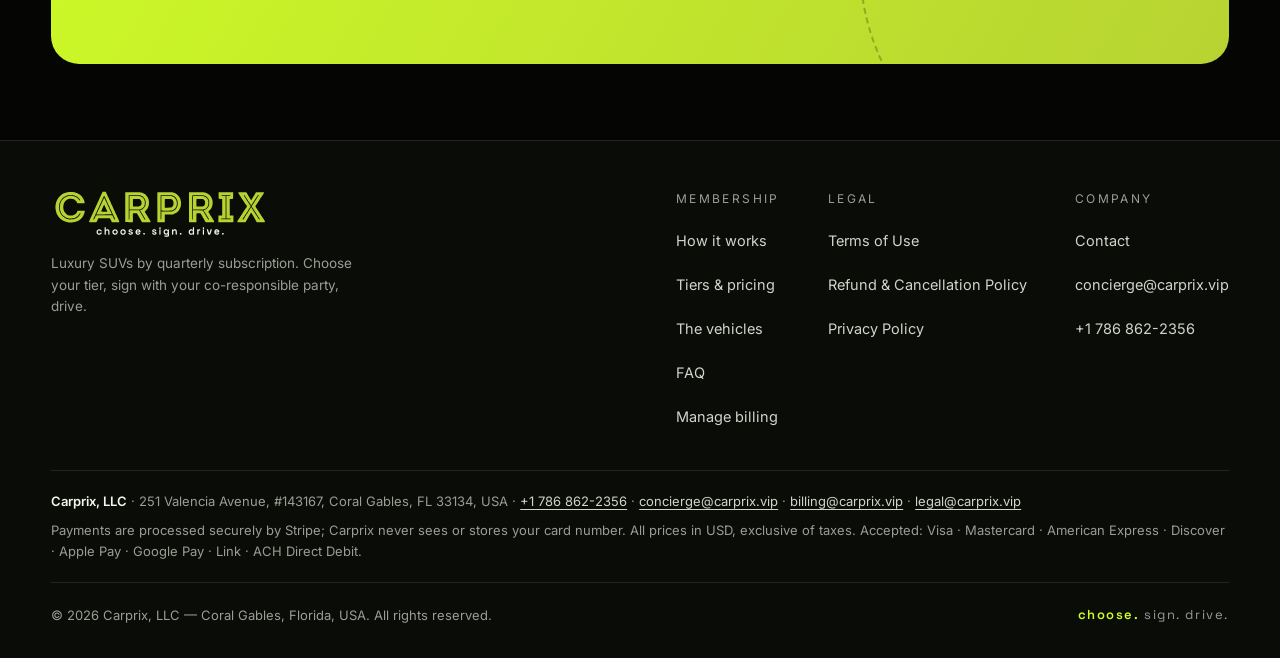
==== commit f68f2efc: "Stripe compliance (D26): owner of the membership / product = subscription; company details + payment" ====
--- a/index.html
+++ b/index.html
@@ -29,7 +29,7 @@
 <link rel="preconnect" href="https://fonts.googleapis.com">
 <link rel="preconnect" href="https://fonts.gstatic.com" crossorigin>
 <link href="https://fonts.googleapis.com/css2?family=Space+Grotesk:wght@500;600;700&family=Inter:wght@400;500;600&display=swap" rel="stylesheet">
-<link rel="stylesheet" href="/css/carprix.css?v=7">
+<link rel="stylesheet" href="/css/carprix.css?v=8">
 <script type="application/ld+json">
 {
   "@context": "https://schema.org",
@@ -43,7 +43,8 @@
       "image": "https://carprix.vip/assets/og-image.jpg?v=5",
       "slogan": "choose. sign. drive.",
       "email": "concierge@carprix.vip",
-      "address": { "@type": "PostalAddress", "addressLocality": "Coral Gables", "addressRegion": "FL", "addressCountry": "US" }
+      "telephone": "+1-786-862-2356",
+      "address": { "@type": "PostalAddress", "streetAddress": "251 Valencia Avenue, #143167", "addressLocality": "Coral Gables", "addressRegion": "FL", "postalCode": "33134", "addressCountry": "US" }
     },
     {
       "@type": "WebSite",
@@ -237,7 +238,7 @@
     <div class="sec-head sec-head--wide reveal">
       <div class="kicker">The vehicles</div>
       <h2 id="fleet-title">Six models. Two per tier.</h2>
-      <p>Carprix is a platform. Every vehicle in the program is supplied by an owner in our global network and made available to you under a single agreement — with Carprix only. Availability and demand decide where a vehicle comes from and where you drive it; the handover meeting point is confirmed when you sign. The specific vehicle, model year and specification are confirmed before delivery and recorded in the handover report.</p>
+      <p>Carprix owns and provides the membership — the product is the subscription, and Carprix is your only counterparty. Every vehicle in the program is sourced by Carprix from an owner in our global network under Carprix's own supply agreements and made available to you under a single agreement, with Carprix only. Availability and demand decide where a vehicle comes from and where you drive it; the handover meeting point is confirmed when you sign. The specific vehicle, model year and specification are confirmed before delivery and recorded in the handover report.</p>
     </div>
     <!-- Vehicles grouped BY TIER (owner, 2026-09-03): one column per tier, the tier's two models stacked, captions outside the
          image (no text over the vehicles). Tiles: representative renderings in a Monaco setting (D21), WebP 880×550, lazy,
@@ -354,7 +355,7 @@
       </details>
       <details>
         <summary>Who owns the vehicles?</summary>
-        <div class="faq__a"><p>Carprix is a platform. Vehicles are supplied by owners in our global network under separate agreements with Carprix; your contract is with Carprix, LLC only, and you deal with Carprix only — one agreement, one point of contact.</p></div>
+        <div class="faq__a"><p>Their owners, in our global network, who supply them to Carprix under Carprix's own supply agreements. What you buy is the Carprix membership: Carprix sells it, invoices it and supports it, and your contract is with Carprix, LLC only — one agreement, one point of contact. Carprix is not the owner, lessor or operator of any vehicle.</p></div>
       </details>
       <details>
         <summary>Can I end the membership early?</summary>
@@ -400,7 +401,8 @@
       <a class="btn btn-dark" href="mailto:concierge@carprix.vip?subject=Carprix%20membership%20enquiry">E-mail the concierge <span class="arr" aria-hidden="true">→</span></a>
       <div class="contact-lines">
         <span>concierge@carprix.vip</span>
-        <span>Carprix, LLC — Coral Gables, Florida, USA</span>
+        <span>+1 786 862-2356</span>
+        <span>Carprix, LLC — 251 Valencia Avenue, #143167, Coral Gables, FL 33134, USA</span>
       </div>
     </div>
   </div>
@@ -438,9 +440,15 @@
         <div class="col">
           <div class="t">Company</div>
           <a href="#contact">Contact</a><br>
-          <a href="mailto:concierge@carprix.vip">concierge@carprix.vip</a>
+          <a href="mailto:concierge@carprix.vip">concierge@carprix.vip</a><br>
+          <a href="tel:+17868622356">+1 786 862-2356</a>
         </div>
       </nav>
+    </div>
+    <!-- D26/S5 (2026-09-09): company identification, contact and payment-security details (Stripe website checklist). -->
+    <div class="foot-legal">
+      <p><strong>Carprix, LLC</strong> · 251 Valencia Avenue, #143167, Coral Gables, FL 33134, USA · <a href="tel:+17868622356">+1 786 862-2356</a> · <a href="mailto:concierge@carprix.vip">concierge@carprix.vip</a> · <a href="mailto:billing@carprix.vip">billing@carprix.vip</a> · <a href="mailto:legal@carprix.vip">legal@carprix.vip</a></p>
+      <p>Payments are processed securely by Stripe; Carprix never sees or stores your card number. All prices in USD, exclusive of taxes. Accepted: Visa · Mastercard · American Express · Discover · Apple Pay · Google Pay · Link · ACH Direct Debit.</p>
     </div>
     <div class="foot-bottom">
       <span>© 2026 Carprix, LLC — Coral Gables, Florida, USA. All rights reserved.</span>
--- a/css/carprix.css
+++ b/css/carprix.css
@@ -395,6 +395,13 @@
 .foot-links .col .t { font-size: 12px; letter-spacing: .2em; text-transform: uppercase; color: var(--muted); margin-bottom: 10px; }
 .foot-links .col a { display: inline-flex; align-items: center; min-height: 44px; font-size: 14.5px; color: var(--text); opacity: .85; transition: color .2s; }
 .foot-links .col a:hover { color: var(--lime); opacity: 1; }
+/* D26/S5 (2026-09-09): company identification + payment-security line above the copyright row (Stripe website checklist) */
+.foot-legal { margin-top: 32px; padding-top: 20px; border-top: 1px solid var(--line); display: grid; gap: 8px; font-size: 13px; line-height: 1.6; color: var(--muted); }
+.foot-legal p { margin: 0; max-width: none; }
+.foot-legal strong { color: var(--text); font-weight: 600; }
+.foot-legal a { color: var(--text); opacity: .85; text-decoration: underline; text-underline-offset: 3px; display: inline-block; padding: 8px 2px; margin: -8px -2px; }
+.foot-legal a:hover { color: var(--lime); opacity: 1; }
+.foot-legal + .foot-bottom { margin-top: 20px; }
 .foot-bottom { margin-top: 36px; padding-top: 22px; border-top: 1px solid var(--line); display: flex; justify-content: space-between; gap: 16px; flex-wrap: wrap; font-size: 13px; color: var(--muted); }
 .foot-bottom b { color: var(--lime); font-weight: 600; }
 .foot-bottom a { display: inline-block; padding: 12px 4px; margin: -12px -4px; color: var(--text); text-decoration: underline; text-underline-offset: 3px; }
